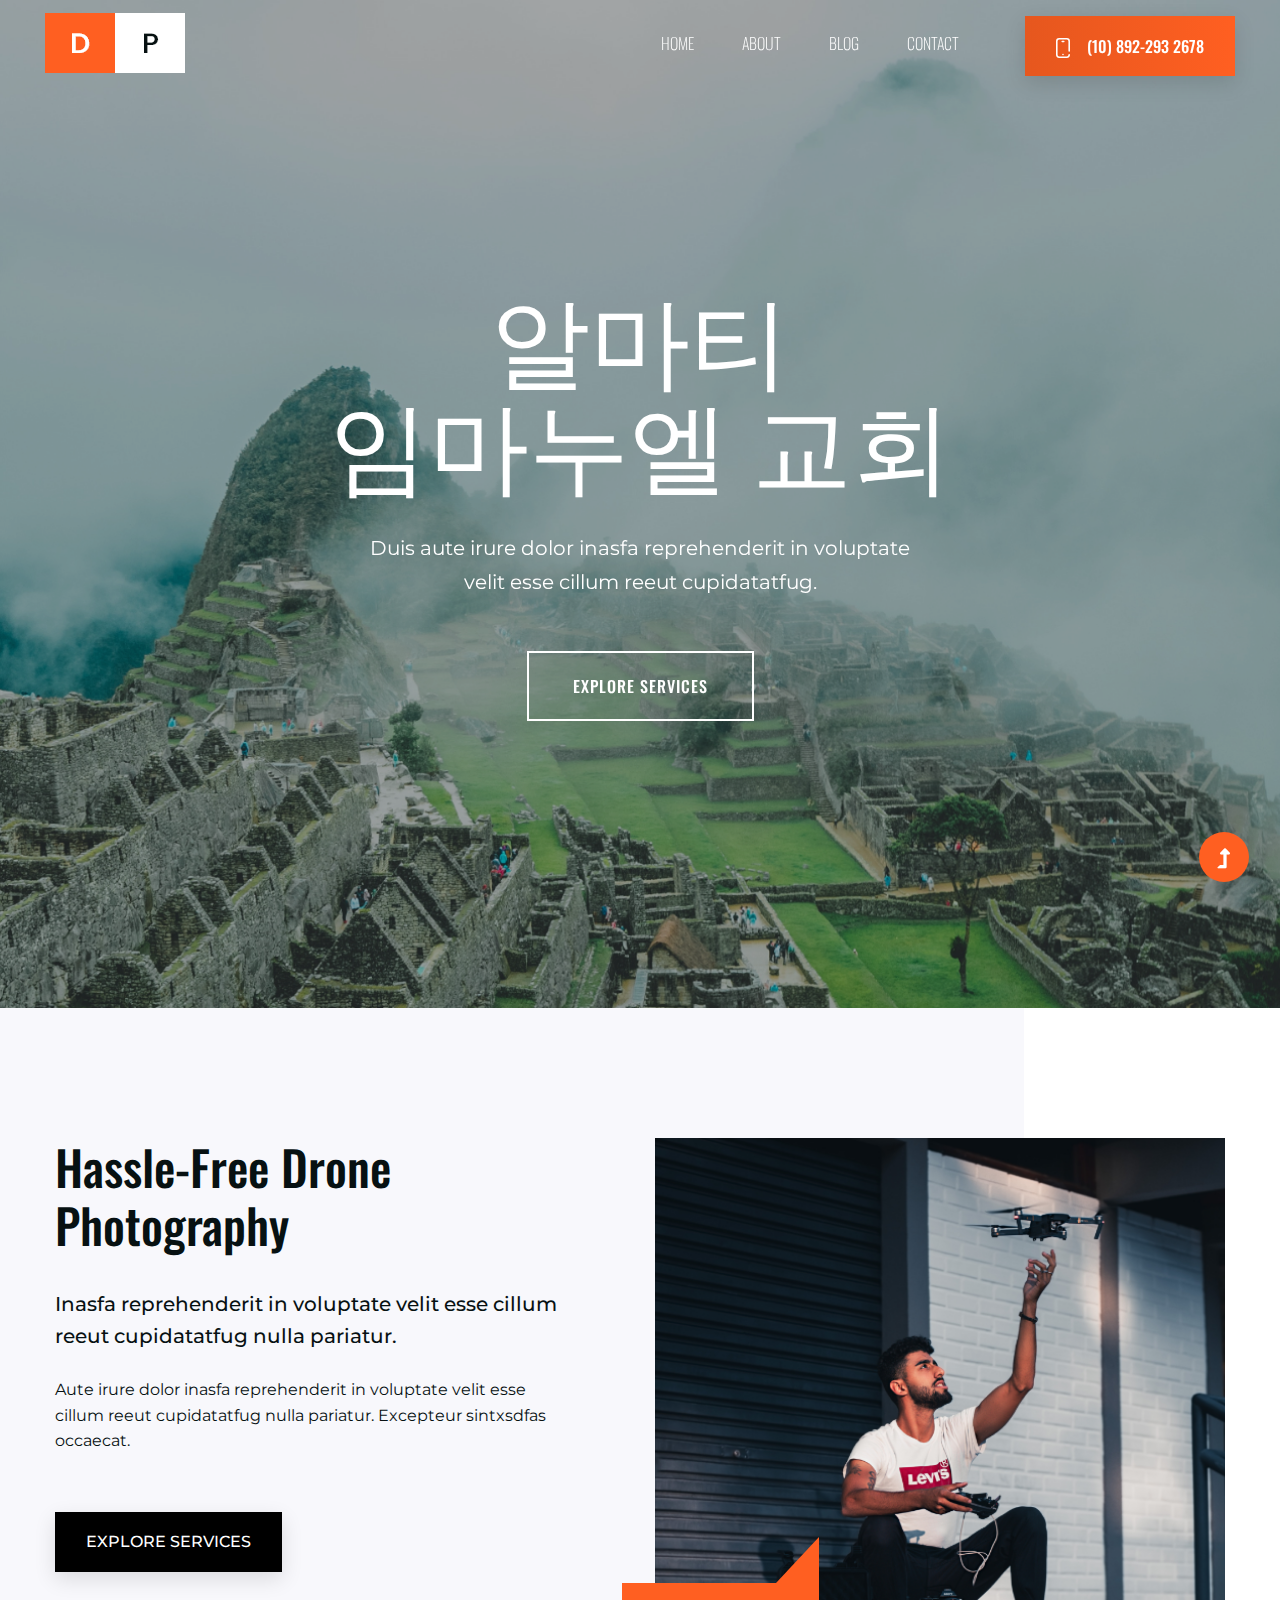
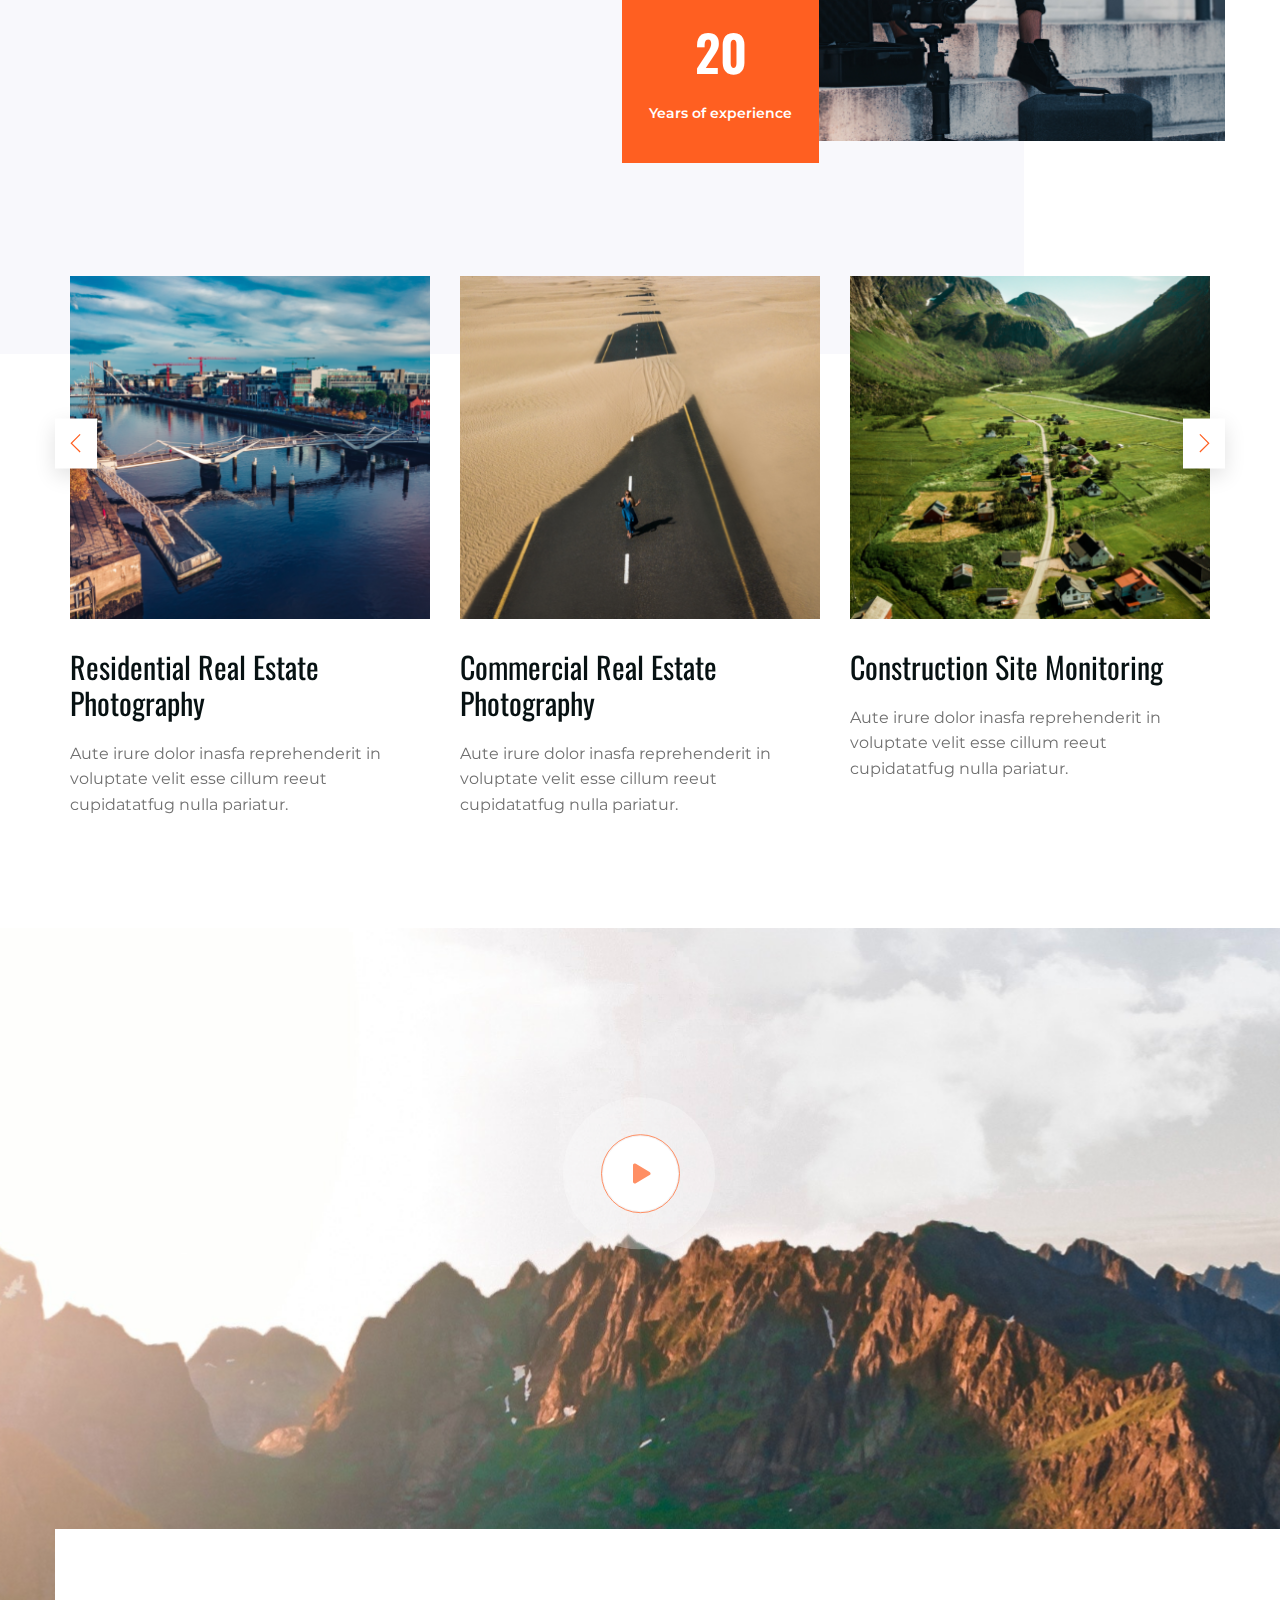
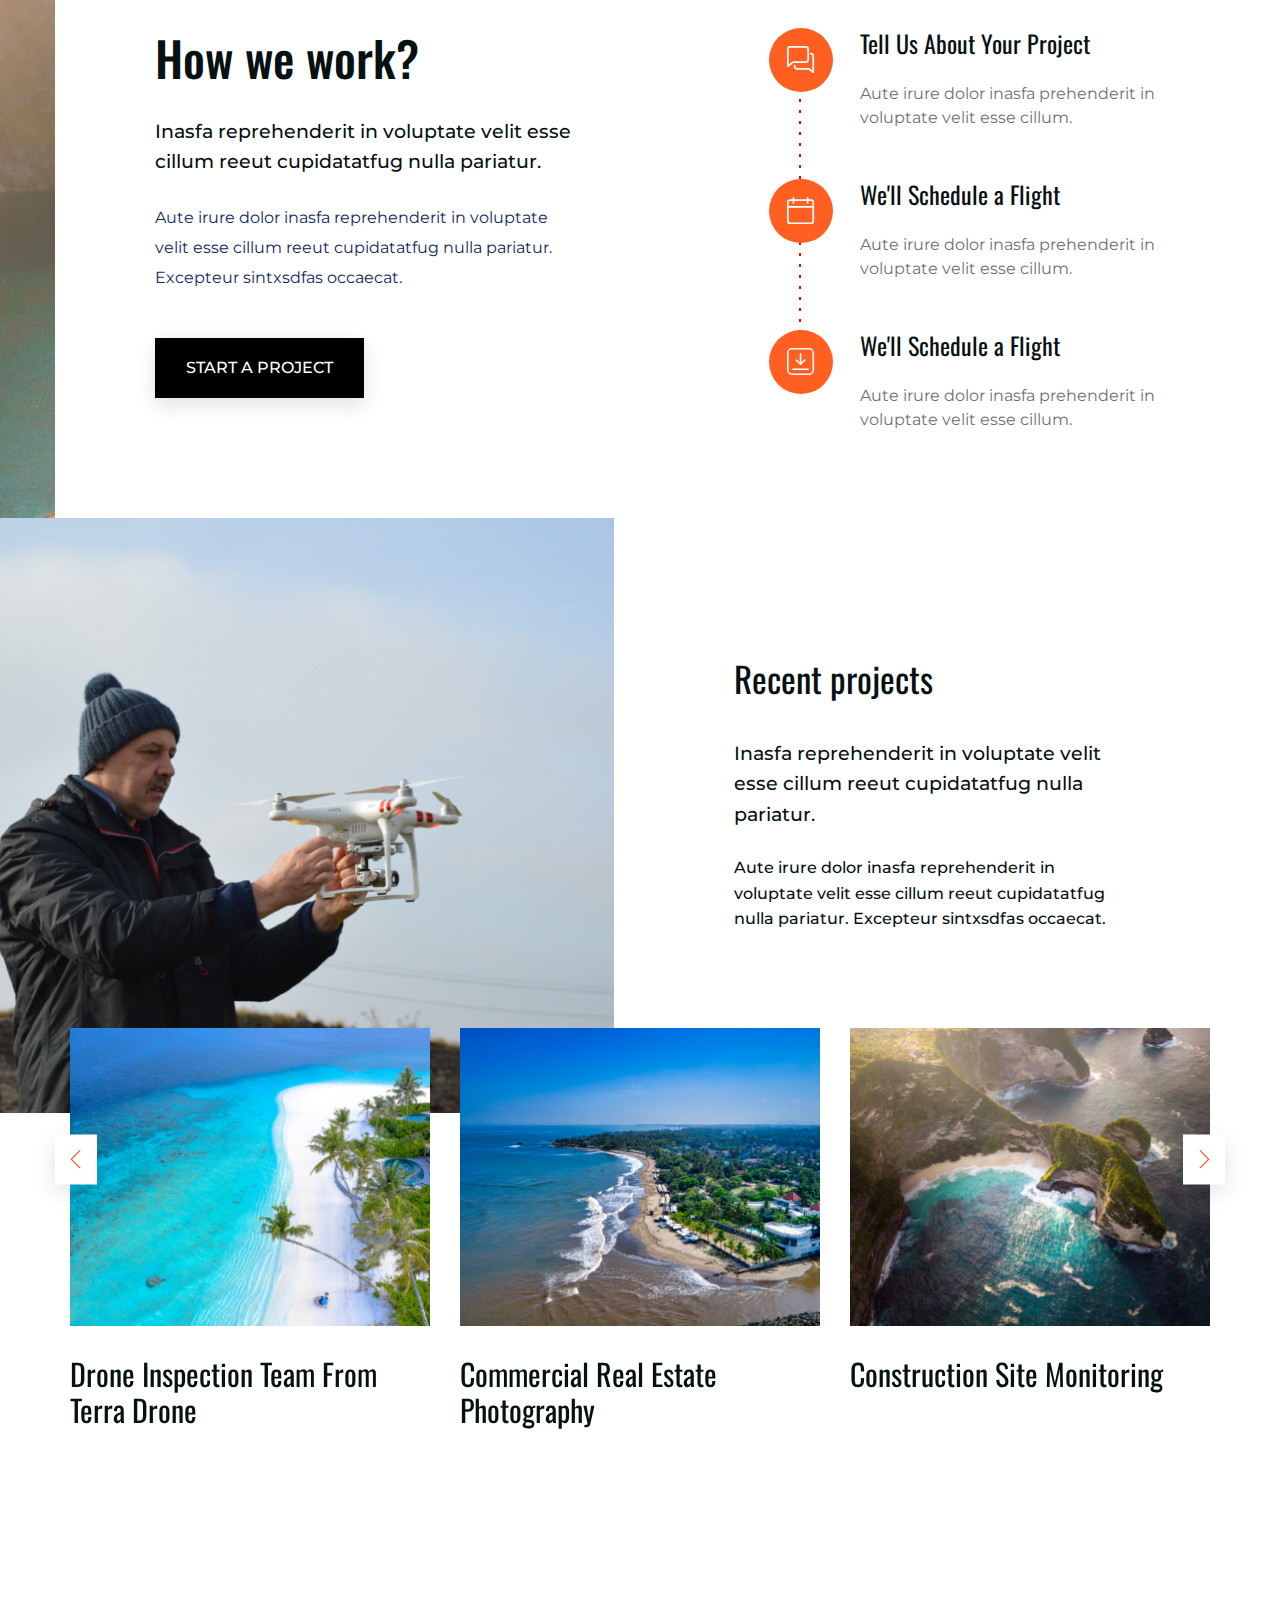
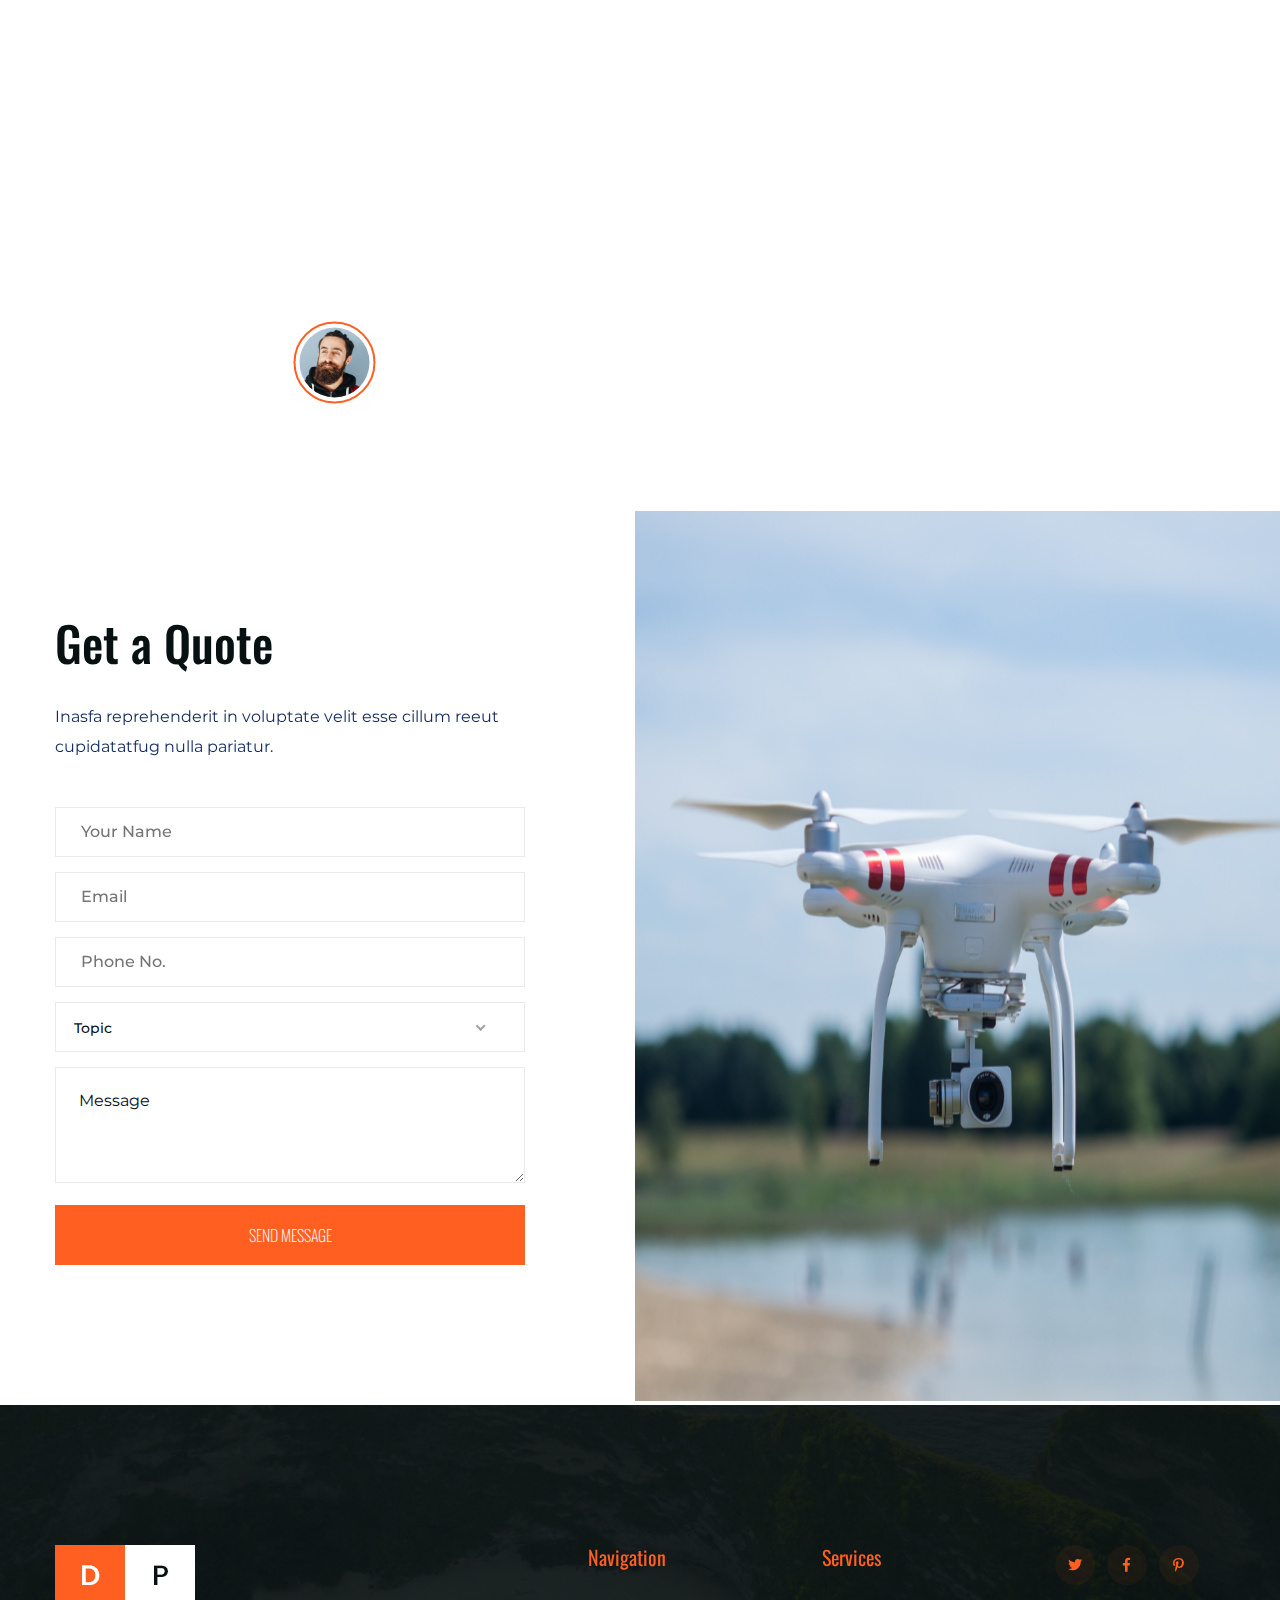
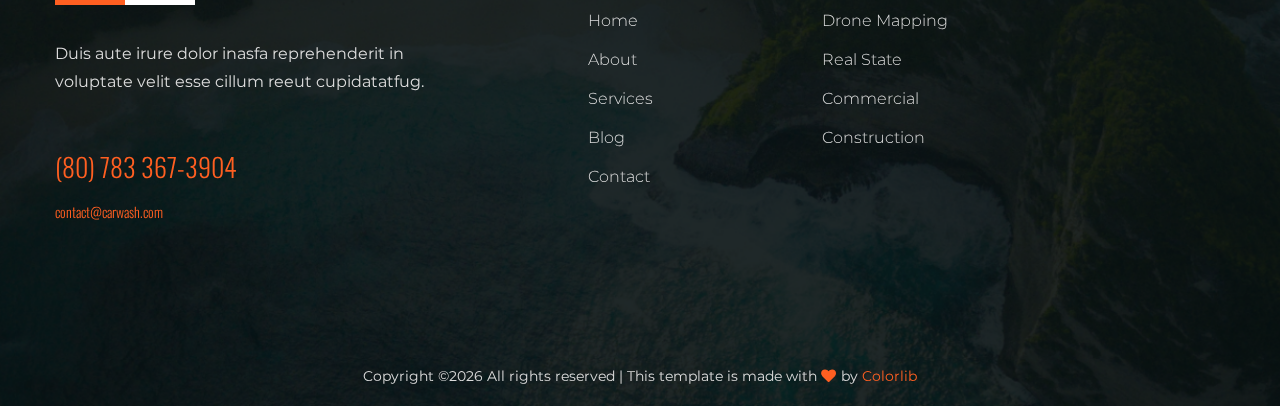
==== src/main/resources/static/index.html @ 74982841 "template add" ====
<!doctype html>
<html class="no-js" lang="zxx">
<head>
    <meta charset="utf-8">
    <meta http-equiv="x-ua-compatible" content="ie=edge">
    <title>Drone Photography</title>
    <meta name="description" content="">
    <meta name="viewport" content="width=device-width, initial-scale=1">
    <link rel="manifest" href="site.webmanifest">
    <link rel="shortcut icon" type="image/x-icon" href="img/favicon.ico">

    <!-- CSS here -->
    <link rel="stylesheet" href="css/bootstrap.min.css">
    <link rel="stylesheet" href="css/owl.carousel.min.css">
    <link rel="stylesheet" href="css/slicknav.css">
    <link rel="stylesheet" href="css/flaticon.css">
    <link rel="stylesheet" href="css/progressbar_barfiller.css">
    <link rel="stylesheet" href="css/gijgo.css">
    <link rel="stylesheet" href="css/animate.min.css">
    <link rel="stylesheet" href="css/animated-headline.css">
    <link rel="stylesheet" href="css/magnific-popup.css">
    <link rel="stylesheet" href="css/fontawesome-all.min.css">
    <link rel="stylesheet" href="css/themify-icons.css">
    <link rel="stylesheet" href="css/slick.css">
    <link rel="stylesheet" href="css/nice-select.css">
    <link rel="stylesheet" href="css/style.css">
</head>

<body>
    <!-- ? Preloader Start -->
    <div id="preloader-active">
        <div class="preloader d-flex align-items-center justify-content-center">
            <div class="preloader-inner position-relative">
                <div class="preloader-circle"></div>
                <div class="preloader-img pere-text">
                    <img src="img/logo/loder.png" alt="">
                </div>
            </div>
        </div>
    </div>
    <!-- Preloader Start -->
    <header>
        <!-- Header Start -->
        <div class="header-area header-transparent">
            <div class="main-header ">
                <div class="header-bottom  header-sticky">
                    <div class="container-fluid">
                        <div class="row align-items-center">
                            <!-- Logo -->
                            <div class="col-xl-2 col-lg-2">
                                <div class="logo">
                                    <a href="index.html"><img src="img/logo/logo.png" alt=""></a>
                                </div>
                            </div>
                            <div class="col-xl-10 col-lg-10">
                                <div class="menu-wrapper  d-flex align-items-center justify-content-end">
                                    <!-- Main-menu -->
                                    <div class="main-menu d-none d-lg-block">
                                        <nav>
                                            <ul id="navigation">
                                                <li><a href="index.html">Home</a></li>
                                                <li><a href="about.html">About</a></li>
                                                <li><a href="#">Blog</a>
                                                    <ul class="submenu">
                                                        <li><a href="blog.html">Blog</a></li>
                                                        <li><a href="blog_details.html">Blog Details</a></li>
                                                        <li><a href="elements.html">Element</a></li>
                                                    </ul>
                                                </li>
                                                <li><a href="contact.html">Contact</a></li>
                                                <!-- Header btn -->
                                                <li>
                                                    <div class="header-right-btn ml-40">
                                                        <a href="#" class="btn"><img src="img/icon/smartphone.svg" alt="">(10) 892-293 2678</a>
                                                    </div>
                                                </li>
                                            </ul>
                                        </nav>
                                    </div>
                                </div>
                            </div> 
                            <!-- Mobile Menu -->
                            <div class="col-12">
                                <div class="mobile_menu d-block d-lg-none"></div>
                            </div>
                        </div>
                    </div>
                </div>
            </div>
        </div>
        <!-- Header End -->
    </header>
    <main>
        <!--? slider Area Start-->
        <section class="slider-area ">
            <div class="slider-active">
                <!-- Single Slider -->
                <div class="single-slider slider-bg1 hero-overly slider-height d-flex align-items-center">
                    <div class="container">
                        <div class="row justify-content-center">
                            <div class="col-xl-8 col-lg-9 col-md-12">
                                <div class="hero__caption text-center">
                                    <h1 data-animation="bounceIn" data-delay="0.2s">알마티 <br> 임마누엘 교회</h1>
                                    <p data-animation="fadeInUp" data-delay="0.4s">Duis aute irure dolor inasfa reprehenderit in voluptate 
                                    velit esse cillum reeut cupidatatfug.</p>
                                    <a href="#" class="hero-btn" data-animation="fadeInUp" data-delay="0.7s">Explore services</a>
                                </div>
                            </div>
                        </div>
                    </div>          
                </div>
                <!-- Single Slider -->
                <div class="single-slider slider-bg1 hero-overly slider-height d-flex align-items-center">
                    <div class="container">
                        <div class="row justify-content-center">
                            <div class="col-xl-8 col-lg-9 col-md-12">
                                <div class="hero__caption text-center">
                                    <h1 data-animation="bounceIn" data-delay="0.2s">Drone Photography<br> & Videography</h1>
                                    <p data-animation="fadeInUp" data-delay="0.4s">Duis aute irure dolor inasfa reprehenderit in voluptate 
                                    velit esse cillum reeut cupidatatfug.</p>
                                    <a href="#" class="hero-btn" data-animation="fadeInUp" data-delay="0.7s">Explore services</a>
                                </div>
                            </div>
                        </div>
                    </div>          
                </div>
            </div>
        </section>
        <!-- slider Area End-->
        <!--? About 1 Start-->
        <section class="about-low-area section-padding30">
            <div class="container">
                <div class="row justify-content-between">
                    <div class="col-xl-6 col-lg-6 col-md-10">
                        <div class="about-caption mb-50">
                            <!-- Section Tittle -->
                            <div class="section-tittle mb-35">
                                <h2>Hassle-Free Drone<br> Photography</h2>
                            </div>
                            <p class="about-cap-top">Inasfa reprehenderit in voluptate velit esse 
                            cillum reeut cupidatatfug nulla pariatur.</p>
                            <p>Aute irure dolor inasfa reprehenderit in voluptate velit esse 
                                cillum reeut cupidatatfug nulla pariatur. Excepteur sintxsdfas 
                            occaecat.</p>
                            <a href="#" class="btn black-btn">Explore services</a>
                        </div>
                    </div>
                    <div class="offset-xl-0 col-xl-6 offset-lg-0 col-lg-6 col-md-9 offset-md-1 offset-sm-1">
                        <div class="about-right-cap">
                            <div class="about-right-img">
                                <img src="img/gallery/about1.png" alt="">
                            </div>
                            <div class="img-cap">
                                <span>20</span>
                                <p>Years of experience</p>
                            </div>
                        </div>
                    </div>
                </div>
            </div>
        </section>
        <!-- About  End-->
        <!--? services area start -->
        <section class="services-section pb-padding fix">
            <div class="container">
                <div class="custom-row">
                    <div class="services-active">
                     <div class="col-lg-4">
                        <div class="single-cat">
                            <div class="cat-icon">
                                <img src="img/gallery/services1.png" alt="">
                            </div>
                            <div class="cat-cap">
                                <h5><a href="services.html">Residential Real Estate Photography</a></h5>
                                <p>Aute irure dolor inasfa reprehenderit in voluptate velit esse cillum reeut cupidatatfug nulla pariatur.</p>
                            </div>
                        </div>
                    </div>
                    <div class="col-lg-4">
                        <div class="single-cat">
                            <div class="cat-icon">
                                <img src="img/gallery/services2.png" alt="">
                            </div>
                            <div class="cat-cap">
                                <h5><a href="services.html">Commercial Real Estate Photography</a></h5>
                                <p>Aute irure dolor inasfa reprehenderit in voluptate velit esse cillum reeut cupidatatfug nulla pariatur.</p>
                            </div>
                        </div>
                    </div>
                    <div class="col-lg-4">
                        <div class="single-cat">
                            <div class="cat-icon">
                                <img src="img/gallery/services3.png" alt="">
                            </div>
                            <div class="cat-cap">
                                <h5><a href="services.html">Construction Site Monitoring</a></h5>
                                <p>Aute irure dolor inasfa reprehenderit in voluptate velit esse cillum reeut cupidatatfug nulla pariatur.</p>
                            </div>
                        </div>
                    </div>
                    <div class="col-lg-4">
                        <div class="single-cat">
                            <div class="cat-icon">
                                <img src="img/gallery/services2.png" alt="">
                            </div>
                            <div class="cat-cap">
                                <h5><a href="services.html">Commercial Real Estate Photography</a></h5>
                                <p>Aute irure dolor inasfa reprehenderit in voluptate velit esse cillum reeut cupidatatfug nulla pariatur.</p>
                            </div>
                        </div>
                    </div>
                </div>
            </div>
        </div>
    </section>
    <!-- Services End -->
    <!--? video_start -->
    <div class="video-area section-bg2 d-flex align-items-end fix"  data-background="img/gallery/video-bg.png">
        <!-- Video icon -->
        <div class="video-icon" >
            <a class="popup-video btn-icon" href="https://www.youtube.com/watch?v=up68UAfH0d0"><i class="fas fa-play"></i></a>
        </div>
        <div class="container">
            <div class="video-contents">
                <div class="row justify-content-between">
                    <div class="col-xl-5 col-lg-5 col-md-10">
                        <div class="section-tittle  mb-90">
                            <h2>How we work?</h2>
                            <p class="tittle-pera1">Inasfa reprehenderit in voluptate velit esse  cillum reeut cupidatatfug nulla pariatur.</p>
                            <p>Aute irure dolor inasfa reprehenderit in voluptate velit esse cillum reeut cupidatatfug nulla pariatur. Excepteur sintxsdfas occaecat.</p>
                            <a href="#" class="btn black-btn">Start a Project</a>
                        </div>
                    </div>
                    <div class="col-xl-5 col-lg-6 col-md-8">
                        <div class="edu-details">
                            <!-- single-item -->
                            <div class="single-items mb-50">
                                <span>Tell Us About Your Project</span>
                                <p>Aute irure dolor inasfa prehenderit  in voluptate velit esse cillum.</p>
                            </div>
                            <!-- single-item -->
                            <div class="single-items single-items2 mb-50">
                                <span>We'll Schedule a Flight</span>
                                <p>Aute irure dolor inasfa prehenderit in voluptate velit esse cillum.</p>
                            </div>
                            <!-- single-item -->
                            <div class="single-items single-items3 mb-50">
                                <span>We'll Schedule a Flight</span>
                                <p>Aute irure dolor inasfa prehenderit in voluptate velit esse cillum.</p>
                            </div>
                        </div>
                    </div>
                </div>
            </div>
        </div>
    </div>
    <!-- video_end -->
    <!--? Visit Our Tailor Start -->
    <div class="visit-tailor-area fix">
        <!--Right Contents  -->
        <div class="tailor-offers"></div>
        <!-- left Contents -->
        <div class="tailor-details">
            <h2>Recent projects</h2>
            <p>Inasfa reprehenderit in voluptate velit esse 
            cillum reeut cupidatatfug nulla pariatur.</p>
            <p class="pera-bottom">Aute irure dolor inasfa reprehenderit in voluptate velit esse cillum reeut cupidatatfug nulla pariatur. Excepteur sintxsdfas occaecat.</p>
        </div>
    </div>
    <!-- Visit Our Tailor End -->
    <!--? services area start -->
    <section class="services-section services-section2 pb-padding  fix">
        <div class="container">
            <div class="custom-row">
                <div class="services-active">
                 <div class="col-lg-4">
                    <div class="single-cat">
                        <div class="cat-icon">
                            <img src="img/gallery/services4.png" alt="">
                        </div>
                        <div class="cat-cap">
                            <h5><a href="services.html">Drone Inspection team from Terra Drone</a></h5>
                        </div>
                    </div>
                </div>
                <div class="col-lg-4">
                    <div class="single-cat">
                        <div class="cat-icon">
                            <img src="img/gallery/services5.png" alt="">
                        </div>
                        <div class="cat-cap">
                            <h5><a href="services.html">Commercial Real Estate Photography</a></h5>
                        </div>
                    </div>
                </div>
                <div class="col-lg-4">
                    <div class="single-cat">
                        <div class="cat-icon">
                            <img src="img/gallery/services6.png" alt="">
                        </div>
                        <div class="cat-cap">
                            <h5><a href="services.html">Construction Site Monitoring</a></h5>
                        </div>
                    </div>
                </div>
                <div class="col-lg-4">
                    <div class="single-cat">
                        <div class="cat-icon">
                            <img src="img/gallery/services5.png" alt="">
                        </div>
                        <div class="cat-cap">
                            <h5><a href="services.html">Commercial Real Estate Photography</a></h5>
                        </div>
                    </div>
                </div>
            </div>
        </div>
    </div>
</section>
<!-- Services End -->
<!--? Testimonial Area Start -->
<section class="testimonial-area testimonial-padding fix section-bg" data-background="img/gallery/section_bg03.png">
    <div class="container">
        <div class="row align-items-center justify-content-center">
            <div class=" col-lg-9">
                <div class="about-caption">
                    <!-- Testimonial Start -->
                    <div class="h1-testimonial-active dot-style">
                        <!-- Single Testimonial -->
                        <div class="single-testimonial position-relative">
                            <div class="testimonial-caption">
                                <img src="img/icon/quotes-sign.png" alt="" class="quotes-sign">
                                <p>"The automated process starts as soon as your clothe go into the machine. This site outcome is gleaming clothe. Placeholder text commonly used. In publishing and graphic.</p>
                            </div>
                            <!-- founder -->
                            <div class="testimonial-founder d-flex align-items-center">
                                <div class="founder-img">
                                    <img src="img/icon/testimonial.png" alt="">
                                </div>
                                <div class="founder-text">
                                    <span>Robart Brown</span>
                                    <p>Creative designer at Colorlib</p>
                                </div>
                            </div>
                        </div>
                        <!-- Single Testimonial -->
                        <div class="single-testimonial position-relative">
                            <div class="testimonial-caption">
                                <img src="img/icon/quotes-sign.png" alt="" class="quotes-sign">
                                <p>"The automated process starts as soon as your clothe go into the machine. This site outcome is gleaming clothe. Placeholder text commonly used. In publishing and graphic.</p>
                            </div>
                            <!-- founder -->
                            <div class="testimonial-founder d-flex align-items-center">
                                <div class="founder-img">
                                    <img src="img/icon/testimonial.png" alt="">
                                </div>
                                <div class="founder-text">
                                    <span>Robart Brown</span>
                                    <p>Creative designer at Colorlib</p>
                                </div>
                            </div>
                        </div>
                    </div>
                    <!-- Testimonial End -->
                </div>
            </div>
        </div>
    </div>
</section>
<!--? Testimonial Area End -->
<div class="contact-form">
    <div class="container">
        <div class="row">
            <div class="col-lg-5">
                <div class="form-wrapper">
                    <div class="row ">
                        <div class="col-xl-12 col-lg-11 col-md-8 col-lg-7 col-sm-9">
                            <div class="section-tittle mb-30">
                                <h2>Get a Quote</h2>
                                <p>Inasfa reprehenderit in voluptate velit esse cillum reeut cupidatatfug nulla pariatur.</p>
                            </div>
                        </div>
                    </div>
                    <form id="contact-form" action="#" method="POST">
                        <div class="row">
                            <div class="col-lg-12 col-md-6">
                                <div class="form-box user-icon mb-15">
                                    <input type="text" name="name" placeholder="Your Name">
                                </div>
                            </div>
                            <div class="col-lg-12 col-md-6">
                                <div class="form-box email-icon mb-15">
                                    <input type="text" name="email" placeholder="Email">
                                </div>
                            </div>
                            <div class="col-lg-12 col-md-6">
                                <div class="form-box email-icon mb-15">
                                    <input type="text" name="email" placeholder="Phone no.">
                                </div>
                            </div>
                            <div class="col-lg-12 col-md-6 mb-15">
                                <div class="select-itms">
                                    <select name="select" id="select2">
                                        <option value="">Topic</option>
                                        <option value="">Topic one</option>
                                        <option value="">Topic Two</option>
                                        <option value="">Topic Three</option>
                                    </select>
                                </div>
                            </div>
                            <div class="col-lg-12">
                                <div class="form-box message-icon mb-15">
                                    <textarea name="message" id="message" placeholder="Message"></textarea>
                                </div>
                                <div class="submit-info">
                                    <button class="submit-btn2" type="submit">Send Message</button>
                                </div>
                            </div>
                        </div>
                    </form> 
                </div>
            </div>
        </div>
    </div>
    <div class="contact-img">
        <img src="img/gallery/contact-img.png" alt="">
    </div>
</div>
</main>
<footer>
    <div class="footer-wrapper section-bg2"  data-background="img/gallery/footer-bg.png">
        <!-- Footer Start-->
        <div class="footer-area footer-padding">
            <div class="container">
                <div class="row justify-content-between">
                    <div class="col-xl-4 col-lg-4 col-md-5 col-sm-7">
                        <div class="single-footer-caption mb-50">
                            <div class="single-footer-caption mb-30">
                                <!-- logo -->
                                <div class="footer-logo mb-35">
                                    <a href="index.html"><img src="img/logo/logo2_footer.png" alt=""></a>
                                </div>
                                <div class="footer-tittle">
                                    <div class="footer-pera">
                                        <p>Duis aute irure dolor inasfa reprehenderit in voluptate velit esse cillum reeut cupidatatfug.</p>
                                    </div>
                                    <ul class="mb-40">
                                        <li class="number"><a href="#">(80) 783 367-3904</a></li>
                                        <li class="number2"><a href="#">contact@carwash.com</a></li>
                                    </ul>
                                </div>
                            </div>
                        </div>
                    </div>
                    <div class="offset-xl-1 col-xl-2 col-lg-2 col-md-4 col-sm-6">
                        <div class="single-footer-caption mb-50">
                            <div class="footer-tittle">
                                <h4>Navigation</h4>
                                <ul>
                                    <li><a href="#">Home</a></li>
                                    <li><a href="#">About</a></li>
                                    <li><a href="#">Services</a></li>
                                    <li><a href="#">Blog</a></li>
                                    <li><a href="#">Contact</a></li>
                                </ul>
                            </div>
                        </div>
                    </div>
                    <div class="col-xl-2 col-lg-2 col-md-4 col-sm-6">
                        <div class="single-footer-caption mb-50">
                            <div class="footer-tittle">
                                <h4>Services</h4>
                                <ul>
                                    <li><a href="#">Drone Mapping</a></li>
                                    <li><a href="#"> Real State</a></li>
                                    <li><a href="#">Commercial</a></li>
                                    <li><a href="#">Construction</a></li>
                                </ul>
                            </div>
                        </div>
                    </div>
                    <div class="col-xl-2 col-lg-3 col-md-4 col-sm-6">
                        <div class="single-footer-caption mb-50">
                            <!-- social -->
                            <div class="footer-social">
                                <a href="#"><i class="fab fa-twitter"></i></a>
                                <a href="https://bit.ly/sai4ull"><i class="fab fa-facebook-f"></i></a>
                                <a href="#"><i class="fab fa-pinterest-p"></i></a>
                            </div>
                        </div>
                    </div>
                </div>
            </div>
        </div>
        <!-- footer-bottom area -->
        <div class="footer-bottom-area">
            <div class="container">
                <div class="footer-border">
                    <div class="row">
                        <div class="col-xl-12 ">
                            <div class="footer-copy-right text-center">
                                <p><!-- Link back to Colorlib can't be removed. Template is licensed under CC BY 3.0. -->
                                  Copyright &copy;<script>document.write(new Date().getFullYear());</script> All rights reserved | This template is made with <i class="fa fa-heart" aria-hidden="true"></i> by <a href="https://colorlib.com" target="_blank">Colorlib</a>
                                  <!-- Link back to Colorlib can't be removed. Template is licensed under CC BY 3.0. --></p>
                              </div>
                          </div>
                      </div>
                  </div>
              </div>
          </div>
          <!-- Footer End-->
      </div>
  </footer>
  <!-- Scroll Up -->
  <div id="back-top" >
    <a title="Go to Top" href="#"> <i class="fas fa-level-up-alt"></i></a>
</div>

<!-- JS here -->

<script src="./js/vendor/modernizr-3.5.0.min.js"></script>
<!-- Jquery, Popper, Bootstrap -->
<script src="./js/vendor/jquery-1.12.4.min.js"></script>
<script src="./js/popper.min.js"></script>
<script src="./js/bootstrap.min.js"></script>
<!-- Jquery Mobile Menu -->
<script src="./js/jquery.slicknav.min.js"></script>

<!-- Jquery Slick , Owl-Carousel Plugins -->
<script src="./js/owl.carousel.min.js"></script>
<script src="./js/slick.min.js"></script>
<!-- One Page, Animated-HeadLin -->
<script src="./js/wow.min.js"></script>
<script src="./js/animated.headline.js"></script>
<script src="./js/jquery.magnific-popup.js"></script>

<!-- Date Picker -->
<script src="./js/gijgo.min.js"></script>
<!-- Nice-select, sticky -->
<script src="./js/jquery.nice-select.min.js"></script>
<script src="./js/jquery.sticky.js"></script>
<!-- Progress -->
<script src="./js/jquery.barfiller.js"></script>

<!-- counter , waypoint,Hover Direction -->
<script src="./js/jquery.counterup.min.js"></script>
<script src="./js/waypoints.min.js"></script>
<script src="./js/jquery.countdown.min.js"></script>
<script src="./js/hover-direction-snake.min.js"></script>

<!-- contact js -->
<script src="./js/contact.js"></script>
<script src="./js/jquery.form.js"></script>
<script src="./js/jquery.validate.min.js"></script>
<script src="./js/mail-script.js"></script>
<script src="./js/jquery.ajaxchimp.min.js"></script>

<!-- Jquery Plugins, main Jquery -->	
<script src="./js/plugins.js"></script>
<script src="./js/main.js"></script>

</body>
</html>
---- src/main/resources/static/css/flaticon.css ----
/*
  	Flaticon icon font: Flaticon
  	Creation date: 02/06/2020 05:24
  	*/

@font-face {
  font-family: "Flaticon";
  src: url("../fonts/Flaticon.eot");
  src: url("../fonts/Flaticon.eot?#iefix") format("embedded-opentype"),
       url("../fonts/Flaticon.woff2") format("woff2"),
       url("../fonts/Flaticon.woff") format("woff"),
       url("../fonts/Flaticon.ttf") format("truetype"),
       url("../fonts/Flaticon.svg#Flaticon") format("svg");
  font-weight: normal;
  font-style: normal;
}

@media screen and (-webkit-min-device-pixel-ratio:0) {
  @font-face {
    font-family: "Flaticon";
    src: url("../fonts/Flaticon.svg#Flaticon") format("svg");
  }
}

[class^="flaticon-"]:before, [class*=" flaticon-"]:before,
[class^="flaticon-"]:after, [class*=" flaticon-"]:after {   
  font-family: Flaticon;
font-style: normal;
}

.flaticon-null:before { content: "\f100"; }
.flaticon-null-1:before { content: "\f101"; }
.flaticon-gear:before { content: "\f102"; }
.flaticon-think:before { content: "\f103"; }
---- src/main/resources/static/css/progressbar_barfiller.css ----
/* Custom Code skills */
.single-skill{
  display: flex;
}

.single-skill span {
	color: #79838b;
	font-size: 13px;
	font-weight: 300;
	letter-spacing: 0;
	margin-bottom: 14px;
	display: block;
}
.single-skill .bar-progress {
	width: 100%;
}
.single-skill .bar-title {
  width: 20%;
  margin-bottom: 19px;
}

.skills-content {
  padding-top: 200px;
  padding-left: 70px;
}

.skills-shape-bg {
  height: 651px;
  width: 868px;
  position: absolute;
  content: "";
  border: 2px solid #4d4d4d;
  left: 40%;
  top: 255px;
}

.skills-shape-bg::before {
  position: absolute;
  content: "";
  height: 465px;
  width: 300px;
  border: 2px solid #4d4d4d;
  left: -35%;
  top: 50%;
  transform: translateY(-50%);
  border-right: 0;
}



/* Default */
.barfiller {
	width: 100%;
	height: 10px;
	background: #f6f9fc;
  position: relative;
  border-radius: 5px;
}

.barfiller .fill {
  display: block;
  position: relative;
  width: 0px;
  height: 100%;
  background: #333;
  z-index: 1;
  border-radius: 5px;
}

.barfiller .tipWrap { display: none; }

.barfiller .tip {
  margin-top: -28px;
  padding: 2px 4px;
  font-size: 16px;
  color: #09cc7f;
  left: 0px;
  position: absolute;
  z-index: 2;
  background: transparent;
  font-weight: 800;
}

.barfiller .tip:after {
  border: solid;
  border-color: rgba(0,0,0,.8) transparent;
  border-width: 6px 6px 0 6px;
  content: "";
  display: block;
  position: absolute;
  left: 9px;
  top: 100%;
  z-index: 9;
  display: none;
  
}
---- src/main/resources/static/css/gijgo.css ----
.gj-button {
    background-color: #f5f5f5;
    border: 1px solid #ddd;
    color: #000;
    border-radius: 3px;
    padding: 6px 10px;
    cursor: pointer;
}

.gj-unselectable {
    -webkit-touch-callout: none;
    -webkit-user-select: none;
    -khtml-user-select: none;
    -moz-user-select: none;
    -ms-user-select: none;
    user-select: none;
}

.gj-row {
    display: -webkit-box;
    display: -ms-flexbox;
    display: flex;
    -ms-flex-wrap: wrap;
    flex-wrap: wrap;
}

.gj-margin-left-5 {
    margin-left: 5px;
}

.gj-margin-left-10 {
    margin-left: 10px;
}

.gj-width-full {
    width: 100%;
}

.gj-cursor-pointer {
    cursor: pointer;
}

.gj-text-align-center {
    text-align: center;
}

.gj-font-size-16 {
    font-size: 16px;
}

.gj-hidden {
    display: none;
}

/** Material Design */
.gj-button-md {
    background: 0 0;
    border: none;
    border-radius: 2px;
    color: rgba(0, 0, 0, 0.87);
    position: relative;
    height: 36px;
    margin: 0;
    min-width: 64px;
    padding: 0 16px;
    display: inline-block;
    font-family: "Roboto","Helvetica","Arial",sans-serif;
    font-size: 1rem;
    font-weight: 500;
    text-transform: uppercase;
    letter-spacing: 0;
    overflow: hidden;
    will-change: box-shadow;
    transition: box-shadow .2s cubic-bezier(.4,0,1,1),background-color .2s cubic-bezier(.4,0,.2,1),color .2s cubic-bezier(.4,0,.2,1);
    outline: none;
    cursor: pointer;
    text-decoration: none;
    text-align: center;
    line-height: 36px;
    vertical-align: middle;
    overflow: hidden;
    -webkit-user-select: none;
    -moz-user-select: none;
    -ms-user-select: none;
    user-select: none;
}

.gj-button-md:hover {
    background-color: rgba(158,158,158,.2);
}

.gj-button-md:disabled {
    color: rgba(0,0,0,.26);
    background: 0 0;
}

.gj-button-md .material-icons,
.gj-button-md .gj-icon {
    vertical-align: middle;
    /*font-size: 1.3rem;
    margin-right: 4px;*/
}

.gj-button-md.gj-button-md-icon {
    width: 24px;
    height: 31px;
    min-width: 24px;
    padding: 0px;
    display: table;
}

.gj-button-md.gj-button-md-icon .material-icons,
.gj-button-md.gj-button-md-icon .gj-icon {
    display: table-cell;
    margin-right: 0px;
    width: 24px;
    height: 24px;
}

.gj-button-md.active {
    background-color: rgba(158,158,158,.4);
}

.gj-button-md-group {
    position: relative;
    display: inline-block;
    vertical-align: middle;
}
.gj-textbox-md {
	/* border: none; */
	/* border-bottom: 1px solid rgba(0,0,0,.42); */
	display: block;
	font-family: "Helvetica","Arial",sans-serif;
	font-size: 16px;
	line-height: 16px;
	/* padding: 4px 0px; */
	margin: 0;
	/* width: 100%; */
	background: 0 0;
	/* text-align: ; */
	color: rgba(0,0,0,.87);
	padding-left: 44px;
	border: 1px solid #dca73a;
	/* padding: 15px 15px; */
	/* text-align: center; */
	width: 177px;
	height: 55px;
	border-radius: 5px;
}
.gj-textbox-md:focus,
.gj-textbox-md:active {
    /* border-bottom: 2px solid rgba(0,0,0,.42); */
    outline: none;
}

.gj-textbox-md::placeholder {
    color: #8e8e8e;
}

.gj-textbox-md:-ms-input-placeholder {
    color: #8e8e8e;
}

.gj-textbox-md::-ms-input-placeholder {
    color: #8e8e8e;
}

.gj-md-spacer-24 {
    min-width: 24px;
    width: 24px;
    display: inline-block;
}

.gj-md-spacer-32 {
    min-width: 32px;
    width: 32px;
    display: inline-block;
}

.gj-modal {
    position: fixed;
    top: 0;
    right: 0;
    bottom: 0;
    left: 0;
    z-index: 1203;
    display: none;
    overflow: hidden;
    -webkit-overflow-scrolling: touch;
    outline: 0;
    background-color: rgba(0, 0, 0, 0.54118);
    transition: 200ms ease opacity;
    will-change: opacity;
}

/* List */
ul.gj-list li [data-role="wrapper"] {
    display: table;
    width: 100%;
}

ul.gj-list li [data-role="checkbox"] {
    display: table-cell;
    vertical-align:middle;
    text-align:center;
}

ul.gj-list li [data-role="image"] {
    display: table-cell;
    vertical-align:middle;
    text-align:center;
}

ul.gj-list li [data-role="display"] {
    display: table-cell;
    vertical-align:middle;
    cursor: pointer;
}

ul.gj-list li [data-role="display"]:empty:before {
  content: "\200b"; /* unicode zero width space character */
}

/* List - Bootstrap */
ul.gj-list-bootstrap {
    padding-left: 0px;
    margin-bottom: 0px;
}

ul.gj-list-bootstrap li {
    padding: 0px;
}

ul.gj-list-bootstrap li [data-role="wrapper"] {
    padding: 0px 10px;
}

ul.gj-list-bootstrap li [data-role="checkbox"] {
    width: 24px;
    padding: 3px;
}

ul.gj-list-bootstrap li [data-role="image"] {
    width: 24px;
    height: 24px;
}

ul.gj-list-bootstrap li [data-role="display"] {
    padding: 8px 0px 8px 4px;
}

.list-group-item.active ul li, .list-group-item.active:focus ul li, .list-group-item.active:hover ul li {
    text-shadow: none;
    color:initial;
}

/* List - Material Design */
ul.gj-list-md {
    padding: 0px;
    list-style: none;
    list-style-type: none;
    line-height: 24px;
    letter-spacing: 0;
    color: #616161; /* Gray 700 */
}

ul.gj-list-md li {
    display: list-item;
    list-style-type: none;
    padding: 0px;
    min-height: unset;
    box-sizing: border-box;
    align-items: center;
    cursor: default;
    overflow: hidden;

    font-family: "Roboto","Helvetica","Arial",sans-serif;
    font-size: 16px;
    font-weight: 400;
    letter-spacing: .04em;
    line-height: 1;
    
    -webkit-flex-direction: row;
    -ms-flex-direction: row;
    flex-direction: row;
    -webkit-flex-wrap: nowrap;
    -ms-flex-wrap: nowrap;
    flex-wrap: nowrap;
}

ul.gj-list-md li [data-role="checkbox"] {
    height: 24px;
    width: 24px;
}

ul.gj-list-md li [data-role="image"] {
    height: 24px;
    width: 24px;
}

ul.gj-list-md li [data-role="display"] {
    padding: 8px 0px 8px 5px;
    order: 0;
    flex-grow: 2;
    text-decoration: none;
    box-sizing: border-box;
    align-items: center;
    text-align: left;
    color: rgba(0,0,0,.87);
}

ul.gj-list-md li.disabled>[data-role="wrapper"]>[data-role="display"] {
    color: #9E9E9E; /* Gray 500 */
}

.gj-list-md-active {
    background: #e0e0e0;
    color: #3f51b5;
}


/* Picker */
.gj-picker {
    position: absolute;
    z-index: 1203;
    background-color: #fff;
}

.gj-picker .selected {
    color: #fff;
}

/* Material Design */
.gj-picker-md {
    font-family: "Roboto","Helvetica","Arial",sans-serif;
    font-size: 16px;
    font-weight: 400;
    letter-spacing: .04em;
    line-height: 1;
    color: rgba(0,0,0,.87);
    border: 1px solid #E0E0E0;
}

.gj-modal .gj-picker-md {
    border: 0px;
}

.gj-picker-md [role="header"] {
    color: rgba(255, 255, 255, 0.54);
    display: flex;
    background: #2196f3;
    align-items: baseline;
    user-select: none;
    justify-content: center;
}

.gj-picker-md [role="footer"] {
    float: right;
    padding: 10px;
}

.gj-picker-md [role="footer"] button.gj-button-md {
    color: #2196f3;
    font-weight: bold;
    font-size: 13px;
}

/* Bootstrap */
.gj-picker-bootstrap {
    border-radius: 4px;
    border: 1px solid #E0E0E0;
}

.gj-picker-bootstrap .selected {
    color: #888;
}

.gj-picker-bootstrap [role="header"] {
    background: #eee;
    color: #AAA;
}
@font-face {
    font-family: 'gijgo-material';
    src: url('../fonts/gijgo-material.eot?235541');
    src: url('../fonts/gijgo-material.eot?235541#iefix') format('embedded-opentype'), url('../fonts/gijgo-material.ttf?235541') format('truetype'), url('../fonts/gijgo-material.woff?235541') format('woff'), url('../fonts/gijgo-material.svg?235541#gijgo-material') format('svg');
    font-weight: normal;
    font-style: normal;
}

.gj-icon {
    /* use !important to prevent issues with browser extensions that change fonts */
    font-family: 'gijgo-material' !important;
    font-size: 24px;
    speak: none;
    font-style: normal;
    font-weight: normal;
    font-variant: normal;
    text-transform: none;
    line-height: 1;
    /* Enable Ligatures ================ */
    letter-spacing: 0;
    -webkit-font-feature-settings: "liga";
    -moz-font-feature-settings: "liga=1";
    -moz-font-feature-settings: "liga";
    -ms-font-feature-settings: "liga" 1;
    font-feature-settings: "liga";
    -webkit-font-variant-ligatures: discretionary-ligatures;
    font-variant-ligatures: discretionary-ligatures;
    /* Better Font Rendering =========== */
    -webkit-font-smoothing: antialiased;
    -moz-osx-font-smoothing: grayscale;
}

.gj-icon.undo:before {
    content: "\e900";
}

.gj-icon.vertical-align-top:before {
    content: "\e901";
}

.gj-icon.vertical-align-center:before {
    content: "\e902";
}

.gj-icon.vertical-align-bottom:before {
    content: "\e903";
}

.gj-icon.arrow-dropup:before {
    content: "\e904";
}

.gj-icon.clock:before {
    content: "\e905";
}

.gj-icon.refresh:before {
    content: "\e906";
}

.gj-icon.last-page:before {
    content: "\e907";
}

.gj-icon.first-page:before {
    content: "\e908";
}

.gj-icon.cancel:before {
    content: "\e909";
}

.gj-icon.clear:before {
    content: "\e90a";
}

.gj-icon.check-circle:before {
    content: "\e90b";
}

.gj-icon.delete:before {
    content: "\e90c";
}

.gj-icon.arrow-upward:before {
    content: "\e90d";
}

.gj-icon.arrow-forward:before {
    content: "\e90e";
}

.gj-icon.arrow-downward:before {
    content: "\e90f";
}

.gj-icon.arrow-back:before {
    content: "\e910";
}

.gj-icon.list-numbered:before {
    content: "\e911";
}

.gj-icon.list-bulleted:before {
    content: "\e912";
}

.gj-icon.indent-increase:before {
    content: "\e913";
}

.gj-icon.indent-decrease:before {
    content: "\e914";
}

.gj-icon.redo:before {
    content: "\e915";
}

.gj-icon.align-right:before {
    content: "\e916";
}

.gj-icon.align-left:before {
    content: "\e917";
}

.gj-icon.align-justify:before {
    content: "\e918";
}

.gj-icon.align-center:before {
    content: "\e919";
}

.gj-icon.strikethrough:before {
    content: "\e91a";
}

.gj-icon.italic:before {
    content: "\e91b";
}

.gj-icon.underlined:before {
    content: "\e91c";
}

.gj-icon.bold:before {
    content: "\e91d";
}

.gj-icon.arrow-dropdown:before {
    content: "\e91e";
}

.gj-icon.done:before {
    content: "\e91f";
}

.gj-icon.pencil:before {
    content: "\e920";
}

.gj-icon.minus:before {
    content: "\e921";
}

.gj-icon.plus:before {
    content: "\e922";
}

.gj-icon.chevron-up:before {
    content: "\e923";
}

.gj-icon.chevron-right:before {
    content: "\e924";
}

.gj-icon.chevron-down:before {
    content: "\e925";
}

.gj-icon.chevron-left:before {
    content: "\e926";
}

.gj-icon.event:before {
    content: "\e927";
}
.gj-draggable {
    cursor: move;
}
.gj-resizable-handle {
    position: absolute;
    font-size: 0.1px;
    display: block;
    -ms-touch-action: none;
    touch-action: none;
    z-index: 1203;
}

.gj-resizable-n {
    cursor: n-resize;
    height: 7px;
    width: 100%;
    top: -5px;
    left: 0;
}
.gj-resizable-e {
    cursor: e-resize;
    width: 7px;
    right: -5px;
    top: 0;
    height: 100%;
}
.gj-resizable-s {
    cursor: s-resize;
    height: 7px;
    width: 100%;
    bottom: -5px;
    left: 0;
}
.gj-resizable-w {
	cursor: w-resize;
	width: 7px;
	left: -5px;
	top: 0;
	height: 100%;
}
.gj-resizable-se {
	cursor: se-resize;
	width: 12px;
	height: 12px;
	right: 1px;
	bottom: 1px;
}
.gj-resizable-sw {
	cursor: sw-resize;
	width: 9px;
	height: 9px;
	left: -5px;
	bottom: -5px;
}
.gj-resizable-nw {
	cursor: nw-resize;
	width: 9px;
	height: 9px;
	left: -5px;
	top: -5px;
}
.gj-resizable-ne {
	cursor: ne-resize;
	width: 9px;
	height: 9px;
	right: -5px;
	top: -5px;
}

.gj-dialog-footer {
    position: absolute;
    bottom: 0px;
    width: 100%;
    margin-top: 0px;
}

.gj-dialog-scrollable [data-role="body"] {
    overflow-x: hidden;
    overflow-y: scroll;
}

/** Bootstrap 3 **/
.gj-dialog-bootstrap {
    overflow: hidden;
    z-index: 1202;
}

.gj-dialog-bootstrap [data-role="title"] {
    display: inline;
}
.gj-dialog-bootstrap [data-role="close"] {
    line-height: 1.42857143;
}

/** Bootstrap 4 **/
.gj-dialog-bootstrap4 {
    overflow: hidden;
    z-index: 1202;
}

.gj-dialog-bootstrap4 [data-role="title"] {
    display: inline;
}
.gj-dialog-bootstrap4 [data-role="close"] {
    line-height: 1.5;
}

/** Material Design **/
.gj-dialog-md {
    background-color: #FFF;
    overflow: hidden;
    border: none;
    box-shadow: 0 11px 15px -7px rgba(0,0,0,.2), 0 24px 38px 3px rgba(0,0,0,.14), 0 9px 46px 8px rgba(0,0,0,.12);
    box-sizing: border-box;
    position: relative;
    display: -webkit-box;
    display: -webkit-flex;
    display: -ms-flexbox;
    display: flex;
    -webkit-box-orient: vertical;
    -webkit-box-direction: normal;
    -webkit-flex-direction: column;
    -ms-flex-direction: column;
    flex-direction: column;
    -webkit-background-clip: padding-box;
    background-clip: padding-box;
    outline: 0;
    z-index: 1202;
}

.gj-dialog-md-header {
    padding: 24px 24px 0px 24px;
    font-family: "Roboto","Helvetica","Arial",sans-serif;
}

.gj-dialog-md-title {
    margin: 0;
    font-weight: 400;
    display: inline;
    line-height: 28px;
    font-size: 20px;
}

.gj-dialog-md-close {
    -webkit-appearance: none;
    padding: 0;
    cursor: pointer;
    background: 0 0;
    border: 0;
    float: right;
    line-height: 28px;
    font-size: 28px;
}

.gj-dialog-md-body {
    padding: 20px 24px 24px 24px;
    color: rgba(0,0,0,.54);
    font-family: "Helvetica","Arial",sans-serif;
    font-size: 14px;
    font-weight: 400;
    line-height: 20px;
}

.gj-dialog-md-footer {
    padding: 8px 8px 8px 24px;
    display: -webkit-flex;
    display: -ms-flexbox;
    display: flex;
    -webkit-flex-direction: row-reverse;
    -ms-flex-direction: row-reverse;
    flex-direction: row-reverse;
    -webkit-flex-wrap: wrap;
    -ms-flex-wrap: wrap;
    flex-wrap: wrap;

    box-sizing: border-box;
}

.gj-dialog-md-footer>*:first-child {
    margin-right: 0;
}

.gj-dialog-md-footer>* {
    margin-right: 8px;
    height: 36px;
}
DIV.gj-grid-wrapper {
    margin: auto;
    position: relative;
    clear:both;
    z-index: 1;
}

TABLE.gj-grid {
    margin: auto;    
    border-collapse: collapse;
    width: 100%;
    table-layout: fixed;
}

TABLE.gj-grid THEAD TH [data-role="selectAll"] {
    margin: auto;
}

TABLE.gj-grid THEAD TH [data-role="title"] {
    display: inline-block;
}

TABLE.gj-grid THEAD TH [data-role="sorticon"] {
    display: inline-block;
}

TABLE.gj-grid THEAD TH {
    overflow: hidden;
    text-overflow: ellipsis;
}

TABLE.gj-grid.autogrow-header-row THEAD TH {
    overflow: auto;
    text-overflow: initial;
    white-space: pre-wrap;
    -ms-word-break: break-word;
    word-break: break-word;
}

TABLE.gj-grid > tbody > tr > td {
    overflow: hidden;
    position: relative;
}

table.gj-grid tbody div[data-role="display"] {
    vertical-align: middle;
    text-indent: 0;
    white-space: pre-wrap;
    -ms-word-break: break-word;
    word-break: break-word;
}

table.gj-grid.fixed-body-rows tbody div[data-role="display"] {
    overflow: hidden;
    text-overflow: ellipsis;
    white-space: nowrap;
    -ms-word-break: initial;
    word-break: initial;
}

table.gj-grid tfoot DIV[data-role="display"] {
    vertical-align: middle;
    text-indent: 0;
    display: flex;
}

TABLE.gj-grid .fa {
    padding: 2px;
}

TABLE.gj-grid > tbody > tr > td > div {
    padding: 2px;
    overflow: hidden;
}

DIV.gj-grid-wrapper DIV.gj-grid-loading-cover
{
    background: #BBBBBB;
    opacity: 0.5;
    position: absolute;
    vertical-align: middle;
}

DIV.gj-grid-wrapper DIV.gj-grid-loading-text
{
    position: absolute;
    font-weight: bold;
}

/* Bootstrap Theme */
table.gj-grid-bootstrap thead th {
    background-color: #f5f5f5;
    vertical-align:middle;
}

table.gj-grid-bootstrap thead th [data-role="sorticon"] {
    margin-left: 5px;
}

table.gj-grid-bootstrap thead th [data-role="sorticon"] i.gj-icon,
table.gj-grid-bootstrap thead th [data-role="sorticon"] i.material-icons {
    position: absolute;
    font-size: 20px;
    top: 15px;
}

table.gj-grid-bootstrap tbody tr td div[data-role="display"] {
    padding: 0px;
}

.gj-grid-bootstrap-4 .gj-checkbox-bootstrap {
    display: inline-block;
    padding-top: 2px;
}

.gj-grid-bootstrap-4 tbody tr.active {
    background-color: rgba(0,0,0,.075);
}

/* Material Design Theme */
.gj-grid-md {
    position: relative;
    border: 1px solid #e0e0e0;
    border-collapse: collapse;
    white-space: nowrap;
    font-size: 13px;
    font-family: "Roboto","Helvetica","Arial",sans-serif;
    background-color: #fff;
}

.gj-grid-md td:first-of-type, .gj-grid-md th:first-of-type {
    padding-left: 24px;
}

.gj-grid-md th {
    position: relative;
    vertical-align: bottom;
    font-weight: 700;
    line-height: 31px;
    letter-spacing: 0;
    height: 56px;
    font-size: 12px;
    color: rgba(0,0,0,.54);
    padding-bottom: 8px;
    box-sizing: border-box;
    padding: 12px 18px;
    text-align: right;
}

.gj-grid-md td {
    position: relative;
    height: 48px;
    border-top: 1px solid #e0e0e0;
    border-bottom: 1px solid #e0e0e0;
    padding: 12px 18px;
    box-sizing: border-box;
    text-align: left;
    color: rgba(0,0,0,.87);
}

.gj-grid-md tbody tr {
    position: relative;
    height: 48px;
    transition-duration: .28s;
    transition-timing-function: cubic-bezier(.4,0,.2,1);
    transition-property: background-color;
}

.gj-grid-md tbody tr:hover {
    background-color: #EEEEEE; /* Gray 200 */
}

.gj-grid-md tbody tr.gj-grid-md-select {
    background-color: #F5F5F5; /* Grey 100 */
}


table.gj-grid-md thead th [data-role="sorticon"] {
    margin-left: 5px;
}

table.gj-grid-md thead th [data-role="sorticon"] i.gj-icon,
table.gj-grid-md thead th [data-role="sorticon"] i.material-icons {
    position: absolute;
    font-size: 16px;
    top: 19px;
}

table.gj-grid-md thead th.gj-grid-select-all {
    padding-bottom: 3px;
}
/* Hide all prioritized columns by default */
@media only all {
	th.display-1120,
	td.display-1120,
	th.display-960,
	td.display-960,
	th.display-800,
	td.display-800,
	th.display-640,
	td.display-640,
	th.display-480,
	td.display-480,
	th.display-320,
	td.display-320 {
		display: none;
	}
}

/* Show at 320px (20em x 16px) */
@media screen and (min-width: 20em) {
	TABLE.gj-grid-bootstrap th.display-320,
	TABLE.gj-grid-bootstrap td.display-320 {
		display: table-cell;
	}
}
/* Show at 480px (30em x 16px) */
@media screen and (min-width: 30em) {
	TABLE.gj-grid-bootstrap th.display-480,
	TABLE.gj-grid-bootstrap td.display-480 {
		display: table-cell;
	}
}
/* Show at 640px (40em x 16px) */
@media screen and (min-width: 40em) {
	TABLE.gj-grid-bootstrap th.display-640,
	TABLE.gj-grid-bootstrap td.display-640 {
		display: table-cell;
	}
}
/* Show at 800px (50em x 16px) */
@media screen and (min-width: 50em) {
	TABLE.gj-grid-bootstrap th.display-800,
	TABLE.gj-grid-bootstrap td.display-800 {
		display: table-cell;
	}
}
/* Show at 960px (60em x 16px) */
@media screen and (min-width: 60em) {
	TABLE.gj-grid-bootstrap th.display-960,
	TABLE.gj-grid-bootstrap td.display-960 {
		display: table-cell;
	}
}
/* Show at 1,120px (70em x 16px) */
@media screen and (min-width: 70em) {
	TABLE.gj-grid-bootstrap th.display-1120,
	TABLE.gj-grid-bootstrap td.display-1120 {
		display: table-cell;
	}
}

/* Material Design Theme */
.gj-grid-md tfoot tr th {
    padding-right: 14px;
}

.gj-grid-md tfoot tr[data-role="pager"] .gj-grid-mdl-pager-label {
    padding-left: 5px;
    padding-right: 5px;
}

.gj-grid-md tfoot tr[data-role="pager"] .gj-dropdown-md {
    margin-left: 12px;
}

.gj-grid-md tfoot tr[data-role="pager"] .gj-dropdown-md [role="presenter"] {
    font-size: 12px;
    font-weight: bold;
    color: rgba(0,0,0,.54);
}

.gj-grid-md tfoot tr[data-role="pager"] .gj-dropdown-md [role="presenter"] [role="display"] {
    text-align: right;
}

.gj-grid-md tfoot tr[data-role="pager"] .gj-grid-md-limit-select {
    margin-left: 10px;
    font-size: 12px;
    font-weight: bold;
    color: rgba(0,0,0,.54);
}

/* Bootstrap */
.gj-grid-bootstrap tfoot tr[data-role="pager"] th {
    line-height: 30px;
    background-color: #f5f5f5;
}

.gj-grid-bootstrap tfoot tr[data-role="pager"] th > div > div {
    margin-right: 5px;
}

.gj-grid-bootstrap tfoot tr[data-role="pager"] th > div > button {
    margin-right: 5px;
}

.gj-grid-bootstrap-4 tfoot tr[data-role="pager"] th > div button {
    height: 34px;
}

.gj-grid-bootstrap-4 tfoot tr[data-role="pager"] th div .gj-dropdown-bootstrap-4 .gj-dropdown-expander-mi .gj-icon {
    top: 5px;
}

.gj-grid-bootstrap-3 tfoot tr[data-role="pager"] th > div > input {
    margin-right: 5px;
    width: 40px;
    text-align: right;
    display: inline-block;
    font-weight: bold;
}

.gj-grid-bootstrap-4 tfoot tr[data-role="pager"] th > div > div.input-group {
    width: 40px;
}

.gj-grid-bootstrap-4 tfoot tr[data-role="pager"] th > div > div.input-group input {
    text-align: right;
    font-weight: bold;
    height: 34px;
    padding-top: 2px;
    padding-bottom: 6px;
}

.gj-grid-bootstrap tfoot tr[data-role="pager"] th > div > select {
    display: inline-block;
    margin-right: 5px;
    width: 60px;
}

.gj-grid-bootstrap tfoot tr[data-role="pager"] th .gj-dropdown-bootstrap .gj-list-bootstrap [data-role="display"] {
    line-height: 14px;
}

.gj-grid-bootstrap tfoot tr[data-role="pager"] th .gj-dropdown-bootstrap [role="presenter"] [role="display"] {
    font-weight: bold;
}

.gj-grid-bootstrap tfoot tr[data-role="pager"] th .gj-dropdown-bootstrap-3 [role="presenter"] {
    padding: 2px 8px;
}

.gj-grid-bootstrap tfoot tr[data-role="pager"] th .gj-dropdown-bootstrap-4 [role="presenter"] {
    padding: 1px 8px;
}
.gj-grid thead tr th div.gj-grid-column-resizer-wrapper {
    position: relative;
    width: 100%;
    height: 0px; 
    top: 0px; 
    left: 0px; 
    padding: 0px;
}

span.gj-grid-column-resizer {
    position: absolute;
    right: 0px;
    width: 10px;
    top: -100px;
    height: 300px;
    z-index: 1203;
    cursor: e-resize;
}

.gj-grid-resize-cursor {
    cursor: e-resize;
}
.gj-grid-md tbody tr.gj-grid-top-border td {
  border-top: 2px solid #777;
}
.gj-grid-md tbody tr.gj-grid-bottom-border td {
  border-bottom: 2px solid #777;
}

.gj-grid-bootstrap tbody tr.gj-grid-top-border td {
  border-top: 2px solid #777;
}
.gj-grid-bootstrap tbody tr.gj-grid-bottom-border td {
  border-bottom: 2px solid #777;
}
.gj-grid-md thead tr th.gj-grid-left-border,
.gj-grid-md tbody tr td.gj-grid-left-border
{
    border-left: 3px solid #777;
}
.gj-grid-md thead tr th.gj-grid-right-border,
.gj-grid-md tbody tr td.gj-grid-right-border
{
    border-right: 3px solid #777;
}

.gj-grid-bootstrap thead tr th.gj-grid-left-border,
.gj-grid-bootstrap tbody tr td.gj-grid-left-border
{
    border-left: 5px solid #ddd;
}
.gj-grid-bootstrap thead tr th.gj-grid-right-border,
.gj-grid-bootstrap tbody tr td.gj-grid-right-border
{
    border-right: 5px solid #ddd;
}
.gj-dirty {
    position: absolute;
    top: 0px;
    left: 0px;
    border-style: solid;
    border-width: 3px;
    border-color: #f00 transparent transparent #f00;
    padding: 0;
    overflow: hidden;
    vertical-align: top;
}

/* Material Design */
.gj-grid-md tbody tr td.gj-grid-management-column {
    padding: 3px;
}

.gj-grid-md tbody tr td[data-mode="edit"] {
    padding: 0px 18px;
}

.gj-grid-md tbody .gj-dropdown-md [role="presenter"] [role="display"] {
    padding: 0px;
}

/* Bootstrap */
.gj-grid-bootstrap tbody tr td[data-mode="edit"] {
    padding: 0px;
}

.gj-grid-bootstrap tbody tr td[data-mode="edit"] [data-role="edit"] {
    padding: 0px;
}

/* Bootstrap 3 */
.gj-grid-bootstrap-3 tbody tr td.gj-grid-management-column {
    padding: 3px;
}

.gj-grid-bootstrap-3 tbody tr td[data-mode="edit"] {
    height: 38px;
}

.gj-grid-bootstrap-3 tbody tr td[data-mode="edit"] [data-role="edit"] input[type="text"] {
    height: 37px;
    padding: 8px;
}

.gj-grid-bootstrap-3 tbody tr td[data-mode="edit"] .gj-dropdown-bootstrap [role="presenter"] {
    border: 0px;
    border-radius: 0px;
    height: 37px;
    padding-left: 8px;
}

.gj-grid-bootstrap-3 tbody tr td[data-mode="edit"] .gj-datepicker-bootstrap {
    height: 37px;
}

.gj-grid-bootstrap-3 tbody tr td[data-mode="edit"] .gj-datepicker-bootstrap [role="input"] {
    height: 37px;
    border:0px;
    border-radius: 0px;
}

.gj-grid-bootstrap-3 tbody tr td[data-mode="edit"] .gj-datepicker-bootstrap [role="right-icon"] {
    border:0px;
    border-radius: 0px;
}

.gj-grid-bootstrap-3 tbody tr td[data-mode="edit"] .gj-checkbox-bootstrap {
    display: inline-block;
    padding-top: 10px;
    height: 32px;
}

/* Bootstrap 4 */
.gj-grid-bootstrap-4 tbody tr td.gj-grid-management-column {
    padding: 6px;
}

.gj-grid-bootstrap-4 tbody tr td[data-mode="edit"] [data-role="edit"] input[type="text"] {
    height: 48px;
    padding-left: 12px;
}

.gj-grid-bootstrap-4 tbody tr td[data-mode="edit"] .gj-dropdown-bootstrap [role="presenter"] {
    border: 0px;
    border-radius: 0px;
    height: 48px;
    padding-left: 12px;
    font-family: -apple-system,system-ui,BlinkMacSystemFont,"Segoe UI",Roboto,"Helvetica Neue",Arial,sans-serif;
}

.gj-grid-bootstrap-4 tbody tr td[data-mode="edit"] .gj-dropdown-bootstrap-4 [role="expander"].gj-dropdown-expander-mi .gj-icon,
.gj-grid-bootstrap-4 tbody tr td[data-mode="edit"] .gj-dropdown-bootstrap-4 [role="expander"].gj-dropdown-expander-mi .material-icons {
    top: 13px;
}

.gj-grid-bootstrap-4 tbody tr td[data-mode="edit"] .gj-datepicker-bootstrap {
    height: 48px;
}

.gj-grid-bootstrap-4 tbody tr td[data-mode="edit"] .gj-datepicker-bootstrap [role="input"] {
    height: 48px;
    border:0px;
    border-radius: 0px;
}

.gj-grid-bootstrap-4 tbody tr td[data-mode="edit"] .gj-datepicker-bootstrap [role="right-icon"] {
    background-color: #fff;
}

.gj-grid-bootstrap-4 tbody tr td[data-mode="edit"] .gj-datepicker-bootstrap [role="right-icon"] button {
    border: 0px;
    border-radius: 0px;
    width: 43px;
    position: relative;
}

.gj-grid-bootstrap-4 tbody tr td[data-mode="edit"] .gj-datepicker-bootstrap [role="right-icon"] .gj-icon,
.gj-grid-bootstrap-4 tbody tr td[data-mode="edit"] .gj-datepicker-bootstrap [role="right-icon"] .material-icons {
    top: 13px;
    left: 10px;
    font-size: 24px;
}

.gj-grid-bootstrap-4 tbody tr td[data-mode="edit"] .gj-checkbox-bootstrap {
    display: inline-block;
    padding-top: 15px;
    height: 42px;
}
.gj-grid-md thead tr[data-role="filter"] th {
    border-top: 1px solid #e0e0e0;
}

div.gj-grid-wrapper div.gj-grid-bootstrap-toolbar {
    background-color: #f5f5f5;
    padding: 8px;
    font-weight: bold;
    border: 1px solid #ddd;
}

div.gj-grid-wrapper div.gj-grid-bootstrap-4-toolbar {
    background-color: #f5f5f5;
    padding: 12px;
    font-weight: bold;
    border: 1px solid #ddd;
}

div.gj-grid-wrapper div.gj-grid-md-toolbar {
    font-weight: bold;
    font-size: 24px;
    font-family: "Helvetica","Arial",sans-serif;
    background-color: rgb(255, 255, 255);
    
    border-top: 1px solid #e0e0e0;
    border-left: 1px solid #e0e0e0;
    border-right: 1px solid #e0e0e0;
    border-bottom: 0px;
    border-collapse: collapse;

    padding: 0 18px 0px 18px;
    line-height: 56px;
}
table.gj-grid-scrollable tbody {
    overflow-y: auto;
    overflow-x: hidden;
    display: block;
}

/* Material Design */
table.gj-grid-md.gj-grid-scrollable {
    border-bottom: 0px;
}

table.gj-grid-md.gj-grid-scrollable tbody {
    border-right: 1px solid #e0e0e0;
    border-bottom: 1px solid #e0e0e0;
}

table.gj-grid-md.gj-grid-scrollable tfoot {
    border-bottom: 1px solid #e0e0e0;
}

/* Bootstrap 3 */
table.gj-grid-bootstrap.gj-grid-scrollable {
    border-bottom: 0px;
}

table.gj-grid-bootstrap.gj-grid-scrollable tbody {
    border-right: 1px solid #ddd;
    border-bottom: 1px solid #ddd;
}

table.gj-grid-bootstrap.gj-grid-scrollable tbody tr[data-role="row"]:first-child td {
    border-top: 0px;
}

table.gj-grid-bootstrap.gj-grid-scrollable tbody tr[data-role="row"] td:first-child {
    border-left: 0px;
}

table.gj-grid-bootstrap.gj-grid-scrollable tbody tr[data-role="row"] td:last-child {
    border-right: 0px;
}

table.gj-grid-bootstrap.gj-grid-scrollable tfoot {
    border-bottom: 1px solid #ddd;
}

ul.gj-list li [data-role="spacer"] {
    display: table-cell;
}

ul.gj-list li [data-role="expander"] {
    display: table-cell;
    vertical-align:middle;
    text-align:center;
    cursor: pointer;
}

[data-type="tree"] ul li [data-role="expander"].gj-tree-material-icons-expander {
    width: 24px;
}

[data-type="tree"] ul li [data-role="expander"].gj-tree-font-awesome-expander {
    width: 24px;
}

[data-type="tree"] ul li [data-role="expander"].gj-tree-glyphicons-expander {
    width: 24px;
}

[data-type="tree"] ul li [data-role="expander"].gj-tree-glyphicons-expander .glyphicon {
    top: 4px;
    height: 24px;
}

/* Bootstrap Theme */
.gj-tree-bootstrap-3 ul.gj-list-bootstrap li {
    border: 0px;
    border-radius: 0px;
    color: #333;
}

.gj-tree-bootstrap-3 ul.gj-list-bootstrap li.active {
    color: #fff;
}

.gj-tree-bootstrap-3 ul.gj-list-bootstrap li.disabled {
    color: #777;
    background-color: #eee;
}

.gj-tree-bootstrap-4 ul.gj-list-bootstrap li {
    border: 0px;
    border-radius: 0px;
    color: #212529;
}

.gj-tree-bootstrap-4 ul.gj-list-bootstrap li.active {
    color: #fff;
}

.gj-tree-bootstrap-4 ul.gj-list-bootstrap li.disabled {
    color: #868e96;
}

.gj-tree-bootstrap-4 ul.gj-list-bootstrap li ul.gj-list-bootstrap {
    width: 100%;
}

.gj-tree-bootstrap-border ul.gj-list-bootstrap li {
    border: 1px solid #ddd;
}

.gj-tree-bootstrap-border ul.gj-list-bootstrap li ul.gj-list-bootstrap li {
    border-left: 0px;
    border-right: 0px;
}

.gj-tree-bootstrap-border ul.gj-list-bootstrap li:first-child {
    border-top-left-radius: 4px;
    border-top-right-radius: 4px;
}

.gj-tree-bootstrap-border ul.gj-list-bootstrap li:last-child {
    border-bottom-left-radius: 4px;
    border-bottom-right-radius: 4px;
}

.gj-tree-bootstrap-border ul.gj-list-bootstrap li ul.gj-list-bootstrap li:first-child {
    border-top-left-radius: 0px;
    border-top-right-radius: 0px;
}

.gj-tree-bootstrap-border ul.gj-list-bootstrap li ul.gj-list-bootstrap li:last-child {
    border-bottom: 0px;
    border-bottom-left-radius: 0px;
    border-bottom-right-radius: 0px;
}

ul.gj-list-bootstrap li [data-role="expander"].gj-tree-material-icons-expander {
    padding-top: 8px;
    padding-bottom: 4px;
}

ul.gj-list-bootstrap li [data-role="expander"].gj-tree-material-icons-expander .gj-icon {
    width: 24px;
    height: 24px;
}

/* Material Design Theme */
ul.gj-list-md li.disabled > [data-role="wrapper"] > [data-role="expander"] {
    color: #9E9E9E; /* Gray 500 */
}

.gj-tree-md-border ul.gj-list-md li {
    border: 1px solid #616161; /* Gray 700 */
    margin-bottom: -1px;
}

.gj-tree-md-border ul.gj-list-md li ul.gj-list-md li {
    border-left: 0px;
    border-right: 0px;
}

.gj-tree-md-border ul.gj-list-md li ul.gj-list-md li:last-child {
    border-bottom: 0px;
}
.gj-tree-drop-above {    
    border-top: 1px solid #000;
}

.gj-tree-drop-below {
    border-bottom: 1px solid #000;
}

.gj-tree-bootstrap-3 ul.gj-list-bootstrap li [data-role="wrapper"].drop-above {
    border-top: 2px solid #000;
}

.gj-tree-bootstrap-3 ul.gj-list-bootstrap li [data-role="wrapper"].drop-below {
    border-bottom: 2px solid #000;
}

.gj-tree-bootstrap-4 ul.gj-list-bootstrap li [data-role="wrapper"].drop-above {
    border-top: 2px solid #000;
}

.gj-tree-bootstrap-4 ul.gj-list-bootstrap li [data-role="wrapper"].drop-below {
    border-bottom: 2px solid #000;
}

.gj-tree-drag-el {
    padding: 0px;
    margin: 0px;
    z-index: 1203;
}

.gj-tree-drag-el li {
    padding: 0px;
    margin: 0px;
}

.gj-tree-drag-el [data-role="wrapper"] {
    cursor: move;
    display: table;
}

.gj-tree-drag-el [data-role="indicator"] {
    width: 14px;
    padding: 0px 3px;
    display: table-cell;
    vertical-align: middle;
    text-align: center;
}

.gj-tree-bootstrap-drag-el li.list-group-item {
    border: 0px;
    background: unset;
}

.gj-tree-bootstrap-drag-el [data-role="indicator"] {
    width: 24px;
    height: 24px;
    padding: 0px;
}

.gj-tree-md-drag-el [data-role="indicator"] {
    width: 24px;
    height: 24px;
    padding: 0px;
}
/* Bootstrap */
.gj-checkbox-bootstrap {
    min-width: 0;
    font-size: 0;
    font-weight: normal;
    margin: 0px;
    text-align: center;
    width: 18px;
    height: 18px;
    position: relative;
    display: inline;
}

.gj-checkbox-bootstrap input[type="checkbox"] {
    display: none;
    margin-bottom: -12px;
}

.gj-checkbox-bootstrap span {
    background: #fff;
    display: block;
    content: " ";
    width: 18px;
    height: 18px;
    line-height: 11px;
    font-size: 11px;
    padding: 2px;
    color: #555555;
    border: 1px solid #CCCCCC;
    border-radius: 3px;
    transition: box-shadow 0.2s linear, border-color 0.2s linear;
    cursor: pointer;
    margin: auto;
}

.gj-checkbox-bootstrap input[type="checkbox"]:focus + span:before {
    outline: 0;
    box-shadow: 0 0 0 0 #66afe9, 0 0 6px rgba(102, 175, 233, .6);
    border-color: #66afe9;
}

.gj-checkbox-bootstrap input[type="checkbox"][disabled] + span {
    opacity: 0.6;
    cursor: not-allowed;
}

/* Bootstrap 4 */
.gj-checkbox-bootstrap.gj-checkbox-bootstrap-4 span {
    line-height: 16px;
    padding: 0px;
}

.gj-checkbox-bootstrap-4.gj-checkbox-material-icons input[type="checkbox"]:checked + span:after {
    font-size: 16px;
}

.gj-checkbox-bootstrap-4.gj-checkbox-material-icons input[type="checkbox"]:indeterminate + span:after {
    font-size: 16px;
}

/* Material Design */
.gj-checkbox-md {
    min-width: 0;
    font-size: 0;
    font-weight: normal;
    margin: 0px;
    text-align: center;
    width: 16px;
    height: 16px;
    position: relative;
}

.gj-checkbox-md input[type="checkbox"] {
    display: none;
    margin-bottom: -12px;
}

.gj-checkbox-md span {
    display: inline-block;
    box-sizing: border-box;
    width: 16px;
    height: 16px;
    margin: 0;
    cursor: pointer;
    overflow: hidden;
    border: 2px solid #616161; /* Gray 700 */
    border-radius: 2px;
    z-index: 2;
}

.gj-checkbox-md input[type="checkbox"]:checked + span {
    border: 2px solid #536DFE; /* Indigo A200 */
}

.gj-checkbox-md input[type="checkbox"]:checked + span:after {
    color: #FFF;
    background-color: #536DFE; /* Indigo A200 */
    position: absolute;
    left: 1px;
    top: -15px;
}

.gj-checkbox-md input[type="checkbox"]:indeterminate + span {
    border: 2px solid #616161; /* Gray 700 */
}

.gj-checkbox-md input[type="checkbox"]:indeterminate + span:after {    
    color: #616161;/*color: rgba(0, 0, 0, 1);*/
    position: absolute;
    left: 1px;
    top: -15px;
}

.gj-checkbox-md input[type="checkbox"][disabled] + span {
    border: 2px solid #9E9E9E;
}

.gj-checkbox-md input[type="checkbox"][disabled] + span:after {
    background-color: #9E9E9E;
}

.gj-checkbox-md input[type="checkbox"][disabled]:indeterminate + span:after {
    color: #FFFFFF;
}

/* Material Icons */
.gj-checkbox-material-icons input[type="checkbox"]:checked + span:after {
    content: "\e91f";
    font-size: 14px;
    font-weight: bold;
    white-space: pre;
}

.gj-checkbox-material-icons input[type="checkbox"]:indeterminate + span:after {
    content: "\e921";
    font-size: 14px;
    font-weight: bold;
    white-space: pre;
}

/* Glyphicons */
.gj-checkbox-glyphicons input[type="checkbox"]:checked + span:after {
    display: inline-block;
    font-family: 'Glyphicons Halflings';
    content: "\e013 ";
}

.gj-checkbox-glyphicons input[type="checkbox"]:indeterminate + span:after {
    display: inline-block;
    font-family: 'Glyphicons Halflings';
    content: "\2212 ";
    padding-right: 1px;
}

/* fontawesome */
.gj-checkbox-fontawesome .fa {
    font-size: 14px;
}
.gj-checkbox-bootstrap.gj-checkbox-fontawesome .fa {
    line-height: 18px;
}

.gj-checkbox-fontawesome input[type="checkbox"]:checked + span:before {
    content: "\f00c ";
}

.gj-checkbox-fontawesome input[type="checkbox"]:indeterminate + span:before {
    content: "\f068 ";
}
.gj-editor [role="body"] {
    overflow: auto;
    outline: 0px solid transparent;
    box-sizing: border-box;
}

/* Material Design */
.gj-editor-md {
    padding: 7px;
    font-family: "Roboto","Helvetica","Arial",sans-serif;
    font-size: 14px;
    font-weight: 500;
    letter-spacing: 0;
    border: 1px solid rgba(158,158,158,.2);
}

.gj-editor-md [role="toolbar"] {
    margin-bottom: 7px;
}

.gj-editor-md [role="toolbar"] .gj-button-md {
    min-width: 54px;
    margin-right: 5px;
}

.gj-editor-md [role="toolbar"] .gj-button-md .gj-icon {
    width: 24px;
    height: 24px;
}

.gj-editor-md [role="body"] {
    border: 1px solid rgba(158,158,158,.2);
}

.gj-editor-md p {
    margin: 0;
    padding: 0;
}

.gj-editor-md blockquote {
    font-size: 14px;
}

/* Bootstrap */
.gj-editor-bootstrap {
    padding: 7px;
    border: 1px solid #eceeef;
}

.gj-editor-bootstrap [role="toolbar"] {
    margin-bottom: 7px;
}

.gj-editor-bootstrap [role="toolbar"] .btn-group {
    margin-right: 10px;
}

.gj-editor-bootstrap [role="toolbar"] button {
    height: 36px;
}

.gj-editor-bootstrap [role="body"] {
    border: 1px solid #eceeef;
}

.gj-editor-bootstrap p {
    margin: 0;
    padding: 0;
}

.gj-editor-bootstrap blockquote {
    font-size: 14px;
}
.gj-dropdown {
    position: relative;
    border-collapse: separate;
}

.gj-dropdown [role="presenter"] {
    display: table;
    cursor: pointer;
    outline: none;
    position: relative;
}

.gj-dropdown [role="presenter"] [role="display"] {
    display: table-cell;
    text-align: left;
    width: 100%;
}

.gj-dropdown [role="presenter"] [role="expander"] {
    display: table-cell;
    vertical-align:middle;
    text-align:center;
    width: 24px;
    height: 24px;
}

/* Material Design */
.gj-dropdown-md [role="presenter"] {
    font-family: "Roboto","Helvetica","Arial",sans-serif;
    font-size: 16px;
    font-weight: 400;
    letter-spacing: .04em;
    line-height: 1;
    color: rgba(0,0,0,.87);
    padding: 0px;
    border: 0px;
    border-bottom: 1px solid rgba(0,0,0,.42);
    background: transparent;
}

.gj-dropdown-md [role="presenter"]:focus,
.gj-dropdown-md [role="presenter"]:active {
    border-bottom: 2px solid rgba(0,0,0,.42);
}

.gj-dropdown-md [role="presenter"] [role="display"] {
    padding: 4px 0px;
    line-height: 18px;
}

.gj-dropdown-md [role="presenter"] [role="display"] .placeholder {
    color: #8e8e8e;
}

.gj-dropdown-list-md {
    position: absolute;
    top: 0px;
    left: 0px;
    background-color: #f5f5f5;
    color: #000;
    margin: 0px;
    z-index: 1203;
}

.gj-dropdown-list-md li:hover, .gj-dropdown-list-md li.active {
    background-color: #eee;
}

/* Bootstrap */
.gj-dropdown-bootstrap [role="presenter"] [role="display"] {
    padding-right: 5px;
}

.gj-dropdown-bootstrap [role="presenter"] [role="expander"] {
    padding-left: 5px;
}

.gj-dropdown-bootstrap [role="presenter"] [role="expander"].gj-dropdown-expander-mi {
    width: 24px;
}

.gj-dropdown-bootstrap-3 [role="presenter"] [role="display"] {
    line-height: 20px;
}

.gj-dropdown-bootstrap-3 [role="presenter"] [role="display"] .placeholder {
    color: #9999b3;
}

.gj-dropdown-bootstrap-3 [role="presenter"] [role="expander"] {
    width: 20px;
    height: 20px;
}

.gj-dropdown-bootstrap-3 [role="presenter"] [role="expander"].gj-dropdown-expander-mi .gj-icon,
.gj-dropdown-bootstrap-3 [role="presenter"] [role="expander"].gj-dropdown-expander-mi .material-icons {
    top: 5px;
    right: 10px;
    position: absolute;
}

.gj-dropdown-bootstrap-4 [role="presenter"] {
    border: 1px solid #ced4da;
}

.gj-dropdown-bootstrap-4 [role="presenter"] [role="display"] {
    line-height: 24px;
}

.gj-dropdown-bootstrap-4 [role="presenter"] [role="expander"].gj-dropdown-expander-mi .gj-icon,
.gj-dropdown-bootstrap-4 [role="presenter"] [role="expander"].gj-dropdown-expander-mi .material-icons {
    top: 7px;
    right: 10px;
    position: absolute;
}

.gj-dropdown-list-bootstrap {
    position: absolute;
    top: 32px;
    left: 0px;
    margin: 0px;
    z-index: 1203;
}
.gj-datepicker [role="input"]::-ms-clear {
    display: none;
}

.gj-datepicker [role="right-icon"] {
    cursor: pointer;
}

.gj-picker div[role="navigator"] {
    display: -webkit-box;
    display: -ms-flexbox;
    display: flex;
    -ms-flex-wrap: wrap;
    flex-wrap: wrap;
}

.gj-picker div[role="navigator"] div {
    cursor: pointer;
    position: relative;
    flex-basis: 0;
    -webkit-box-flex: 1;
    -ms-flex-positive: 1;
    flex-grow: 1;
    max-width: 100%;
}

.gj-picker div[role="navigator"] div[role="period"] {
    width: 100%;
    text-align: center;
}

/* Material Design */
.gj-datepicker-md {
	font-family: "Roboto","Helvetica","Arial",sans-serif;
	font-size: 16px;
	font-weight: 400;
	letter-spacing: .04em;
	line-height: 1;
	color: #9d9d9d;
    position: relative;
    /* background-image: url(../img/logo/date-picker-icon.png); */
}
.gj-datepicker-md [role="right-icon"] {
	position: absolute;
	left: 13px;
	top: 16px;
	font-size: 24px;
}

.gj-datepicker-md.small .gj-textbox-md {
    font-size: 14px;
}

.gj-datepicker-md.small .gj-icon {
    font-size: 22px;
}

.gj-datepicker-md.large .gj-textbox-md {
    font-size: 18px;
}

.gj-datepicker-md.large .gj-icon {
    font-size: 28px;
}

.gj-picker-md.datepicker [role="header"] {
    padding: 20px 20px;
    display: block;
}

.gj-picker-md.datepicker [role="header"] [role="year"] {
    font-size: 17px;
    padding-bottom: 5px;
    cursor: pointer;
}

.gj-picker-md.datepicker [role="header"] [role="date"] {
    font-size: 36px;
    cursor: pointer;
}

.gj-picker-md div[role="navigator"] {
    height: 42px;
    line-height: 42px;
}

.gj-picker div[role="navigator"] div[role="period"] {
    font-weight: bold;
    font-size: 15px;
}

.gj-picker-md div[role="navigator"] div:first-child {
    max-width: 42px;
}

.gj-picker-md div[role="navigator"] div:last-child {
    max-width: 42px;
}

.gj-picker-md div[role="navigator"] div i.gj-icon,
.gj-picker-md div[role="navigator"] div i.material-icons {
    position: absolute;
    top: 8px;
}

.gj-picker-md div[role="navigator"] div:first-child i.gj-icon,
.gj-picker-md div[role="navigator"] div:first-child i.material-icons {
    left: 10px;
}

.gj-picker-md div[role="navigator"] div:last-child i.gj-icon,
.gj-picker-md div[role="navigator"] div:last-child i.material-icons {
    right: 11px;
}

.gj-picker-md table thead {
    color: #9E9E9E; /* Gray 500 */
}

.gj-picker-md table tr th div,
.gj-picker-md table tr td div {
    display: block;
    width: 40px;
    height: 40px;
    line-height: 40px;
    font-size: 13px;
    text-align: center;
    vertical-align: middle;
}

[type="year"].gj-picker-md table tr td div,
[type="decade"].gj-picker-md table tr td div,
[type="century"].gj-picker-md table tr td div {
    width: 73px;
    height: 73px;
    line-height: 73px;
    cursor: pointer;
}

.gj-picker-md table tr td.gj-cursor-pointer div:hover {
    background: #EEEEEE;
    border-radius: 50%;
    color: rgba(0,0,0,.87);
}

.gj-picker-md table tr td.other-month div,
.gj-picker-md table tr td.disabled div {
    color: #BDBDBD; /* Gray 400 */
}

.gj-picker-md table tr td.focused div {
    background: #E0E0E0; /* Gray 300 */
    border-radius: 50%;
}

.gj-picker-md table tr td.today div {
    color: #1976D2;
}

.gj-picker-md table tr td.selected.gj-cursor-pointer div {
    color: #FFFFFF;
    background: #1976D2; /* Blue 700 */
    border-radius: 50%;
}

.gj-picker-md table tr td.calendar-week div {
    font-weight: bold;
}

/* Bootstrap */
.gj-datepicker-bootstrap :focus,
.gj-datepicker-bootstrap :active {
    box-shadow: none;
}

.gj-picker-bootstrap {
    border: 1px solid rgba(0,0,0,0.15);
    border-radius: 4px;
    padding: 4px;
}

.gj-modal .gj-picker-bootstrap {
    padding: 0px;
}

.gj-picker-bootstrap.datepicker [role="header"] {
    padding: 10px 20px;
    display: block;
}

.gj-picker-bootstrap.datepicker [role="header"] [role="year"] {
    font-size: 15px;
    cursor: pointer;
}

.gj-picker-bootstrap [role="header"] [role="date"] {
    font-size: 24px;
    cursor: pointer;
}

.gj-modal .gj-picker-bootstrap.datepicker [role="body"] {
    padding: 15px;
}

.gj-picker-bootstrap div[role="navigator"] {
    height: 30px;
    line-height: 30px;
    text-align: center;
}

.gj-picker-bootstrap div[role="navigator"] div:first-child {
    max-width: 30px;
}

.gj-picker-bootstrap div[role="navigator"] div:last-child {
    max-width: 30px;
}

.gj-picker-bootstrap table tr td div,
.gj-picker-bootstrap table tr th div {
    display: block;
    width: 30px;
    height: 30px;
    line-height: 30px;
    text-align: center;
    vertical-align: middle;
}

[type="year"].gj-picker-bootstrap table tr td div,
[type="decade"].gj-picker-bootstrap table tr td div,
[type="century"].gj-picker-bootstrap table tr td div {
    width: 53px;
    height: 53px;
    line-height: 53px;
    cursor: pointer;
}

.gj-picker-bootstrap table tr th div i,
.gj-picker-bootstrap table tr th div span {
    line-height: 30px;
}

.gj-picker-bootstrap div[role="navigator"] .gj-icon,
.gj-picker-bootstrap div[role="navigator"] .material-icons {
    margin: 3px;
}

.gj-picker-bootstrap table tr td.focused div,
.gj-picker-bootstrap table tr td.gj-cursor-pointer div:hover {
    background: #EEEEEE;
    border-radius: 4px;
    color: #212529;
}

.gj-picker-bootstrap table tr td.today div {
    color: #204d74;
    font-weight: bold;
}

.gj-picker-bootstrap table tr td.selected.gj-cursor-pointer div {
    color: #fff;
    background-color: #204d74;
    border-color: #122b40;
    border-radius: 4px;
}

.gj-picker-bootstrap table tr td.other-month div,
.gj-picker-bootstrap table tr td.disabled div {
    color: #777;
}

/* Bootstrap 3 */
.gj-datepicker-bootstrap span[role="right-icon"].input-group-addon {
    border-top-left-radius: 0px;
    border-bottom-left-radius: 0px;
    border-top-right-radius: 4px;
    border-bottom-right-radius: 4px;
    border-left: 0px;
    position: relative;
    /*width: 38px;*/
}

.gj-datepicker-bootstrap span[role="right-icon"].input-group-addon .gj-icon,
.gj-datepicker-bootstrap span[role="right-icon"].input-group-addon .material-icons {
    position: absolute;
    top: 7px;
    left: 7px;
}

/* Bootstrap 4 */
.gj-datepicker-bootstrap [role="right-icon"] button {
    width: 38px;
    position: relative;
    border: 1px solid #ced4da;
}

.gj-datepicker-bootstrap [role="right-icon"] button:hover {
    color: #6c757d;
    background-color: transparent;
}

.gj-datepicker-bootstrap.input-group-sm [role="right-icon"] button {
    width: 30px;
}

.gj-datepicker-bootstrap.input-group-lg [role="right-icon"] button {
    width: 48px;
}

.gj-datepicker-bootstrap [role="right-icon"] button .gj-icon,
.gj-datepicker-bootstrap [role="right-icon"] button .material-icons {
    position: absolute;
    font-size: 21px;
    top: 9px;
    left: 9px;
}

.gj-datepicker-bootstrap.input-group-sm [role="right-icon"] button .gj-icon,
.gj-datepicker-bootstrap.input-group-sm [role="right-icon"] button .material-icons {
    top: 6px;
    left: 6px;
    font-size: 19px;
}

.gj-datepicker-bootstrap.input-group-lg [role="right-icon"] button .gj-icon,
.gj-datepicker-bootstrap.input-group-lg [role="right-icon"] button .material-icons {
    font-size: 27px;
    top: 10px;
    left: 10px;
}
.gj-timepicker [role="input"]::-ms-clear {
    display: none;
}

.gj-timepicker [role="right-icon"] {
    cursor: pointer;
}

.gj-picker.timepicker [role="header"] {
    font-size: 58px;
    padding: 20px 0;
    line-height: 58px;

    display: flex;
    align-items: baseline;
    user-select: none;
    justify-content: center;
}

.gj-picker.timepicker [role="header"] div {
    cursor: pointer;
    width: 66px;
    text-align: right;
}

.gj-picker [role="header"] [role="mode"] {
    position: relative;
    width: 0px;
}

.gj-picker [role="header"] [role="mode"] span {
    position: absolute;
    left: 7px;
    line-height: 18px;
    font-size: 18px;
}

.gj-picker [role="header"] [role="mode"] span[role="am"] {
    top: 7px;
}

.gj-picker [role="header"] [role="mode"] span[role="pm"] {
    bottom: 7px;
}

.gj-picker [role="body"] [role="dial"] {
    width: 256px;
    color: rgba(0, 0, 0, 0.87);
    height: 256px;
    position: relative;
    background: #eeeeee;
    border-radius: 50%;
    margin: 10px;
}

.gj-picker [role="body"] [role="hour"] {
    top: calc(50% - 16px);
    left: calc(50% - 16px);
    width: 32px;
    height: 32px;
    cursor: pointer;
    position: absolute;
    font-size: 14px;
    text-align: center;
    line-height: 32px;
    user-select: none;
    pointer-events: none;
}

.gj-picker [role="body"] [role="hour"].selected {
    color: rgba(255, 255, 255, 1);
}

.gj-picker [role="body"] [role="arrow"] {
    top: calc(50% - 1px);
    left: 50%;
    width: calc(50% - 20px);
    height: 2px;
    position: absolute;
    pointer-events: none;
    transform-origin: left center;
    transition: all 250ms cubic-bezier(0.4, 0, 0.2, 1);
    width: calc(50% - 52px);
}

.gj-picker .arrow-begin {
    top: -3px;
    left: -4px;
    width: 8px;
    height: 8px;
    position: absolute;
    border-radius: 50%;
}

.gj-picker .arrow-end {
    top: -15px;
    right: -16px;
    width: 0;
    height: 0;
    position: absolute;
    box-sizing: content-box;
    border-width: 16px;
    border-radius: 50%;
}

/* Material Design */
.gj-timepicker-md {
    font-family: "Roboto","Helvetica","Arial",sans-serif;
    font-size: 16px;
    font-weight: 400;
    letter-spacing: .04em;
    line-height: 1;
    color: rgba(0,0,0,.87);
    position: relative;
}

.gj-timepicker-md.small .gj-textbox-md {
    font-size: 14px;
}

.gj-timepicker-md.small .gj-icon {
    font-size: 22px;
}

.gj-timepicker-md.large .gj-textbox-md {
    font-size: 18px;
}

.gj-timepicker-md.large .gj-icon {
    font-size: 28px;
}

.gj-timepicker-md [role="right-icon"] {
    cursor: pointer;
    position: absolute;
    right: 0px;
    top: 0px;
    font-size: 24px;
}

.gj-picker-md .arrow-begin {
    background-color: #2196f3;
}
.gj-picker-md .arrow-end {
    border: 16px solid #2196f3;
}

.gj-picker-md [role="body"] [role="arrow"] {
    background-color: #2196f3;
}

/* Bootstrap */
.gj-timepicker-bootstrap :focus,
.gj-timepicker-bootstrap :active {
    box-shadow: none;
}

.gj-picker-bootstrap [role="body"] [role="arrow"] {
    background-color: #888;
}

.gj-picker-bootstrap .arrow-begin {
    background-color: #888;
}

.gj-picker-bootstrap .arrow-end {
    border: 16px solid #888;
}

/* Bootstrap 3 */
.gj-timepicker-bootstrap .input-group-addon {
    border-top-left-radius: 0px;
    border-bottom-left-radius: 0px;
    border-top-right-radius: 4px;
    border-bottom-right-radius: 4px;
    border-left: 0px;
    position: relative;
    width: 38px;
}

.gj-timepicker-bootstrap.input-group-sm .input-group-addon {
    width: 30px;
}

.gj-timepicker-bootstrap.input-group-lg .input-group-addon {
    width: 46px;
}

.gj-timepicker-bootstrap .input-group-addon .gj-icon,
.gj-timepicker-bootstrap .input-group-addon .material-icons {
    position: absolute;
    font-size: 21px;
    top: 6px;
    left: 8px;
}

.gj-timepicker-bootstrap.input-group-sm .input-group-addon .gj-icon,
.gj-timepicker-bootstrap.input-group-sm .input-group-addon .material-icons {
    font-size: 19px;
    top: 5px;
    left: 5px;
}

.gj-timepicker-bootstrap.input-group-lg .input-group-addon .gj-icon,
.gj-timepicker-bootstrap.input-group-lg .input-group-addon .material-icons {
    font-size: 27px;
    top: 10px;
    left: 10px;
}

/* Bootstrap 4 */
.gj-timepicker-bootstrap [role="right-icon"] button {
    width: 38px;
    position: relative;
}

.gj-timepicker-bootstrap.input-group-sm [role="right-icon"] button {
    width: 30px;
}

.gj-timepicker-bootstrap.input-group-lg [role="right-icon"] button {
    width: 48px;
}

.gj-timepicker-bootstrap [role="right-icon"] button .gj-icon,
.gj-timepicker-bootstrap [role="right-icon"] button .material-icons {
    position: absolute;
    font-size: 21px;
    top: 7px;
    left: 9px;
}

.gj-timepicker-bootstrap.input-group-sm [role="right-icon"] button .gj-icon,
.gj-timepicker-bootstrap.input-group-sm [role="right-icon"] button .material-icons {
    top: 4px;
    left: 6px;
    font-size: 19px;
}

.gj-timepicker-bootstrap.input-group-lg [role="right-icon"] button .gj-icon,
.gj-timepicker-bootstrap.input-group-lg [role="right-icon"] button .material-icons {
    font-size: 27px;
    top: 8px;
    left: 10px;
}
.gj-picker.datetimepicker [role="header"] [role="date"] {
    padding-bottom: 5px;
    text-align: center;
    cursor: pointer;
}

.gj-picker [role="switch"] {
    align-items: baseline;
    user-select: none;
    position: relative;
}

.gj-picker [role="switch"] [role="calendarMode"] {
    cursor: pointer;
    position: absolute;
    bottom: 2px;
    left: 0px;
}

.gj-picker [role="switch"] [role="time"] {
    width: 100%;
    text-align: center;
}

.gj-picker [role="switch"] [role="time"] div {
    display: inline;
    cursor: pointer;
}

.gj-picker [role="switch"] [role="calendarMode"] {
    cursor: pointer;
}

.gj-picker [role="switch"] [role="clockMode"] {
    position: absolute;
    right: 0px;
    bottom: 3px;
    cursor: pointer;
}

/* Material Design */
.gj-picker-md.datetimepicker [role="header"] {
    font-size: 36px;
    padding: 10px 20px;
    display: block;
}

.gj-picker-md [role="switch"] {
    color: rgba(255, 255, 255, 0.54);
    background: #2196f3;
    font-size: 32px;
}

/* Bootstrap */
.gj-picker-bootstrap.datetimepicker [role="header"] {
    font-size: 36px;
    padding: 10px 20px;
    display: block;
}

.gj-picker-bootstrap.datetimepicker [role="header"] [role="time"] {
    font-size: 22px;
}

.gj-slider {
    position: relative;
    padding: 8px 6px;
}

.gj-slider [role="track"] {
    width: 100%;
}

.gj-slider [role="progress"] {
    position: absolute;
    z-index: 1203;
}

.gj-slider [role="handle"] {
    position: absolute;
}

.gj-slider-md [role="track"] {
    display: -webkit-box;
    display: -ms-flexbox;
    display: flex;
    -webkit-box-orient: vertical;
    -webkit-box-direction: normal;
    -ms-flex-direction: column;
    flex-direction: column;
    -webkit-box-pack: center;
    -ms-flex-pack: center;
    justify-content: center;
    color: #fff;
    text-align: center;
    background-color: #e9ecef;
    height: 2px;
    background-color: rgba(0,0,0,.26);
}

.gj-slider-md [role="progress"] {
    display: -webkit-box;
    display: -ms-flexbox;
    display: flex;
    -webkit-box-orient: vertical;
    -webkit-box-direction: normal;
    -ms-flex-direction: column;
    flex-direction: column;
    -webkit-box-pack: center;
    -ms-flex-pack: center;
    justify-content: center;
    color: #fff;
    text-align: center;
    height: 2px;
    background-color: #536DFE; /* Indigo A200 */
    top: 8px;
    left: 6px;
}

.gj-slider-md [role="handle"] {
    top: 3px;
    left: 0px;
    width: 12px;
    height: 12px;
    background-color: #536DFE; /* Indigo A200 */
    filter: progid:DXImageTransform.Microsoft.gradient(startColorstr='#ff337ab7', endColorstr='#ff2e6da4', GradientType=0);
    filter: none;
    -webkit-box-shadow: inset 0 1px 0 rgba(255,255,255,.2), 0 1px 2px rgba(0,0,0,.05);
    box-shadow: inset 0 1px 0 rgba(255,255,255,.2), 0 1px 2px rgba(0,0,0,.05);
    border: 0px solid transparent;
    border-radius: 50%;
    cursor: pointer;
    z-index: 1204;
}

/* Bootstrap */
.gj-slider-bootstrap [role="track"] {
    border-radius: 4px;
    height: 10px;
}

.gj-slider-bootstrap [role="progress"] {
    height: 10px;
    border-radius: 4px;
    top: 8px;
    left: 6px;
    transition: none;
}

.gj-slider-bootstrap [role="handle"] {
    top: 2px;
    left: 0px;
    width: 20px;
    height: 20px;
    filter: progid:DXImageTransform.Microsoft.gradient(startColorstr='#ff337ab7', endColorstr='#ff2e6da4', GradientType=0);
    filter: none;
    -webkit-box-shadow: inset 0 1px 0 rgba(255,255,255,.2), 0 1px 2px rgba(0,0,0,.05);
    box-shadow: inset 0 1px 0 rgba(255,255,255,.2), 0 1px 2px rgba(0,0,0,.05);
    border: 0px solid transparent;
    border-radius: 50%;
    cursor: pointer;
    z-index: 1204;
}

.gj-slider-bootstrap-3 [role="handle"] {
    background-color: #337ab7;
    background-image: -webkit-linear-gradient(top, #337ab7 0%, #2e6da4 100%);
    background-image: -o-linear-gradient(top, #337ab7 0%, #2e6da4 100%);
    background-image: linear-gradient(to bottom, #337ab7 0%, #2e6da4 100%);
    background-repeat: repeat-x;
}

.gj-slider-bootstrap-4 [role="handle"] {
    background-color: #007bff;
    background-image: -webkit-linear-gradient(top, #007bff 0%, #2e6da4 100%);
    background-image: -o-linear-gradient(top, #007bff 0%, #2e6da4 100%);
    background-image: linear-gradient(to bottom, #007bff 0%, #2e6da4 100%);
    background-repeat: repeat-x;
}


.gj-colorpicker [role="right-icon"] {
    cursor: pointer;
}


/* Material Design */
.gj-colorpicker-md {
    font-family: "Roboto","Helvetica","Arial",sans-serif;
    font-size: 16px;
    font-weight: 400;
    letter-spacing: .04em;
    line-height: 1;
    color: rgba(0,0,0,.87);
    position: relative;
}

.gj-colorpicker-md [role="right-icon"] {
    position: absolute;
    right: 0px;
    top: 0px;
    font-size: 24px;
}
---- src/main/resources/static/css/animated-headline.css ----
/* -------------------------------- 

Primary style

-------------------------------- */
*, *::after, *::before {
  -webkit-box-sizing: border-box;
  -moz-box-sizing: border-box;
  box-sizing: border-box;
}

html * {
  -webkit-font-smoothing: antialiased;
  -moz-osx-font-smoothing: grayscale;
}

html {
  font-size: 62.5%;
}


a {
  text-decoration: none;
}

.cd-title {
  position: relative;
  height: 160px;
  line-height: 230px;
  text-align: center;
}
.cd-title h1 {
  font-size: 2.4rem;
  font-weight: 700;
}
@media only screen and (min-width: 768px) {
  .cd-title {
    line-height: 250px;
  }
}
@media only screen and (min-width: 1170px) {
  .cd-title {
    height: 200px;
    line-height: 300px;
  }
  .cd-title h1 {
    font-size: 3rem;
  }
}

.cd-intro {
  width: 90%;
  max-width: 768px;
  text-align: center;
}

.cd-intro {
  margin: 4em auto;
}
@media only screen and (min-width: 768px) {
  .cd-intro {
    margin: 5em auto;
  }
}
@media only screen and (min-width: 1170px) {
  .cd-intro {
    margin: 6em auto;
  }
}

.cd-headline {
  font-size: 3rem;
  line-height: 1.2;
}
@media only screen and (min-width: 768px) {
  .cd-headline {
    font-size: 4.4rem;
    font-weight: 300;
  }
}
@media only screen and (min-width: 1170px) {
  .cd-headline {
    font-size: 6rem;
  }
}

.cd-words-wrapper {
  display: inline-block;
  position: relative;
  text-align: left;
}
.cd-words-wrapper b {
  display: inline-block;
  position: absolute;
  white-space: nowrap;
  left: 0;
  top: 0;
}
.cd-words-wrapper b.is-visible {
  position: relative;
}
.no-js .cd-words-wrapper b {
  opacity: 0;
}
.no-js .cd-words-wrapper b.is-visible {
  opacity: 1;
}

/* -------------------------------- 

xrotate-1 

-------------------------------- */
.cd-headline.rotate-1 .cd-words-wrapper {
  -webkit-perspective: 300px;
  -moz-perspective: 300px;
  perspective: 300px;
}
.cd-headline.rotate-1 b {
  opacity: 0;
  -webkit-transform-origin: 50% 100%;
  -moz-transform-origin: 50% 100%;
  -ms-transform-origin: 50% 100%;
  -o-transform-origin: 50% 100%;
  transform-origin: 50% 100%;
  -webkit-transform: rotateX(180deg);
  -moz-transform: rotateX(180deg);
  -ms-transform: rotateX(180deg);
  -o-transform: rotateX(180deg);
  transform: rotateX(180deg);
}
.cd-headline.rotate-1 b.is-visible {
  opacity: 1;
  -webkit-transform: rotateX(0deg);
  -moz-transform: rotateX(0deg);
  -ms-transform: rotateX(0deg);
  -o-transform: rotateX(0deg);
  transform: rotateX(0deg);
  -webkit-animation: cd-rotate-1-in 1.2s;
  -moz-animation: cd-rotate-1-in 1.2s;
  animation: cd-rotate-1-in 1.2s;
}
.cd-headline.rotate-1 b.is-hidden {
  -webkit-transform: rotateX(180deg);
  -moz-transform: rotateX(180deg);
  -ms-transform: rotateX(180deg);
  -o-transform: rotateX(180deg);
  transform: rotateX(180deg);
  -webkit-animation: cd-rotate-1-out 1.2s;
  -moz-animation: cd-rotate-1-out 1.2s;
  animation: cd-rotate-1-out 1.2s;
}

@-webkit-keyframes cd-rotate-1-in {
  0% {
    -webkit-transform: rotateX(180deg);
    opacity: 0;
  }
  35% {
    -webkit-transform: rotateX(120deg);
    opacity: 0;
  }
  65% {
    opacity: 0;
  }
  100% {
    -webkit-transform: rotateX(360deg);
    opacity: 1;
  }
}
@-moz-keyframes cd-rotate-1-in {
  0% {
    -moz-transform: rotateX(180deg);
    opacity: 0;
  }
  35% {
    -moz-transform: rotateX(120deg);
    opacity: 0;
  }
  65% {
    opacity: 0;
  }
  100% {
    -moz-transform: rotateX(360deg);
    opacity: 1;
  }
}
@keyframes cd-rotate-1-in {
  0% {
    -webkit-transform: rotateX(180deg);
    -moz-transform: rotateX(180deg);
    -ms-transform: rotateX(180deg);
    -o-transform: rotateX(180deg);
    transform: rotateX(180deg);
    opacity: 0;
  }
  35% {
    -webkit-transform: rotateX(120deg);
    -moz-transform: rotateX(120deg);
    -ms-transform: rotateX(120deg);
    -o-transform: rotateX(120deg);
    transform: rotateX(120deg);
    opacity: 0;
  }
  65% {
    opacity: 0;
  }
  100% {
    -webkit-transform: rotateX(360deg);
    -moz-transform: rotateX(360deg);
    -ms-transform: rotateX(360deg);
    -o-transform: rotateX(360deg);
    transform: rotateX(360deg);
    opacity: 1;
  }
}
@-webkit-keyframes cd-rotate-1-out {
  0% {
    -webkit-transform: rotateX(0deg);
    opacity: 1;
  }
  35% {
    -webkit-transform: rotateX(-40deg);
    opacity: 1;
  }
  65% {
    opacity: 0;
  }
  100% {
    -webkit-transform: rotateX(180deg);
    opacity: 0;
  }
}
@-moz-keyframes cd-rotate-1-out {
  0% {
    -moz-transform: rotateX(0deg);
    opacity: 1;
  }
  35% {
    -moz-transform: rotateX(-40deg);
    opacity: 1;
  }
  65% {
    opacity: 0;
  }
  100% {
    -moz-transform: rotateX(180deg);
    opacity: 0;
  }
}
@keyframes cd-rotate-1-out {
  0% {
    -webkit-transform: rotateX(0deg);
    -moz-transform: rotateX(0deg);
    -ms-transform: rotateX(0deg);
    -o-transform: rotateX(0deg);
    transform: rotateX(0deg);
    opacity: 1;
  }
  35% {
    -webkit-transform: rotateX(-40deg);
    -moz-transform: rotateX(-40deg);
    -ms-transform: rotateX(-40deg);
    -o-transform: rotateX(-40deg);
    transform: rotateX(-40deg);
    opacity: 1;
  }
  65% {
    opacity: 0;
  }
  100% {
    -webkit-transform: rotateX(180deg);
    -moz-transform: rotateX(180deg);
    -ms-transform: rotateX(180deg);
    -o-transform: rotateX(180deg);
    transform: rotateX(180deg);
    opacity: 0;
  }
}
/* -------------------------------- 

xtype 

-------------------------------- */
.cd-headline.type .cd-words-wrapper {
  vertical-align: top;
  overflow: hidden;
}
.cd-headline.type .cd-words-wrapper::after {
  /* vertical bar */
  content: '';
  position: absolute;
  right: 0;
  top: 50%;
  bottom: auto;
  -webkit-transform: translateY(-50%);
  -moz-transform: translateY(-50%);
  -ms-transform: translateY(-50%);
  -o-transform: translateY(-50%);
  transform: translateY(-50%);
  height: 90%;
  width: 1px;
  background-color: #aebcb9;
}
.cd-headline.type .cd-words-wrapper.waiting::after {
  -webkit-animation: cd-pulse 1s infinite;
  -moz-animation: cd-pulse 1s infinite;
  animation: cd-pulse 1s infinite;
}
.cd-headline.type .cd-words-wrapper.selected {
  background-color: #aebcb9;
}
.cd-headline.type .cd-words-wrapper.selected::after {
  visibility: hidden;
}
.cd-headline.type .cd-words-wrapper.selected b {
  color: #0d0d0d;
}
.cd-headline.type b {
  visibility: hidden;
}
.cd-headline.type b.is-visible {
  visibility: visible;
}
.cd-headline.type i {
  position: absolute;
  visibility: hidden;
}
.cd-headline.type i.in {
  position: relative;
  visibility: visible;
}

@-webkit-keyframes cd-pulse {
  0% {
    -webkit-transform: translateY(-50%) scale(1);
    opacity: 1;
  }
  40% {
    -webkit-transform: translateY(-50%) scale(0.9);
    opacity: 0;
  }
  100% {
    -webkit-transform: translateY(-50%) scale(0);
    opacity: 0;
  }
}
@-moz-keyframes cd-pulse {
  0% {
    -moz-transform: translateY(-50%) scale(1);
    opacity: 1;
  }
  40% {
    -moz-transform: translateY(-50%) scale(0.9);
    opacity: 0;
  }
  100% {
    -moz-transform: translateY(-50%) scale(0);
    opacity: 0;
  }
}
@keyframes cd-pulse {
  0% {
    -webkit-transform: translateY(-50%) scale(1);
    -moz-transform: translateY(-50%) scale(1);
    -ms-transform: translateY(-50%) scale(1);
    -o-transform: translateY(-50%) scale(1);
    transform: translateY(-50%) scale(1);
    opacity: 1;
  }
  40% {
    -webkit-transform: translateY(-50%) scale(0.9);
    -moz-transform: translateY(-50%) scale(0.9);
    -ms-transform: translateY(-50%) scale(0.9);
    -o-transform: translateY(-50%) scale(0.9);
    transform: translateY(-50%) scale(0.9);
    opacity: 0;
  }
  100% {
    -webkit-transform: translateY(-50%) scale(0);
    -moz-transform: translateY(-50%) scale(0);
    -ms-transform: translateY(-50%) scale(0);
    -o-transform: translateY(-50%) scale(0);
    transform: translateY(-50%) scale(0);
    opacity: 0;
  }
}
/* -------------------------------- 

xrotate-2 

-------------------------------- */
.cd-headline.rotate-2 .cd-words-wrapper {
  -webkit-perspective: 300px;
  -moz-perspective: 300px;
  perspective: 300px;
}
.cd-headline.rotate-2 i, .cd-headline.rotate-2 em {
  display: inline-block;
  -webkit-backface-visibility: hidden;
  backface-visibility: hidden;
}
.cd-headline.rotate-2 b {
  opacity: 0;
}
.cd-headline.rotate-2 i {
  -webkit-transform-style: preserve-3d;
  -moz-transform-style: preserve-3d;
  -ms-transform-style: preserve-3d;
  -o-transform-style: preserve-3d;
  transform-style: preserve-3d;
  -webkit-transform: translateZ(-20px) rotateX(90deg);
  -moz-transform: translateZ(-20px) rotateX(90deg);
  -ms-transform: translateZ(-20px) rotateX(90deg);
  -o-transform: translateZ(-20px) rotateX(90deg);
  transform: translateZ(-20px) rotateX(90deg);
  opacity: 0;
}
.is-visible .cd-headline.rotate-2 i {
  opacity: 1;
}
.cd-headline.rotate-2 i.in {
  -webkit-animation: cd-rotate-2-in 0.4s forwards;
  -moz-animation: cd-rotate-2-in 0.4s forwards;
  animation: cd-rotate-2-in 0.4s forwards;
}
.cd-headline.rotate-2 i.out {
  -webkit-animation: cd-rotate-2-out 0.4s forwards;
  -moz-animation: cd-rotate-2-out 0.4s forwards;
  animation: cd-rotate-2-out 0.4s forwards;
}
.cd-headline.rotate-2 em {
  -webkit-transform: translateZ(20px);
  -moz-transform: translateZ(20px);
  -ms-transform: translateZ(20px);
  -o-transform: translateZ(20px);
  transform: translateZ(20px);
}

.no-csstransitions .cd-headline.rotate-2 i {
  -webkit-transform: rotateX(0deg);
  -moz-transform: rotateX(0deg);
  -ms-transform: rotateX(0deg);
  -o-transform: rotateX(0deg);
  transform: rotateX(0deg);
  opacity: 0;
}
.no-csstransitions .cd-headline.rotate-2 i em {
  -webkit-transform: scale(1);
  -moz-transform: scale(1);
  -ms-transform: scale(1);
  -o-transform: scale(1);
  transform: scale(1);
}

.no-csstransitions .cd-headline.rotate-2 .is-visible i {
  opacity: 1;
}

@-webkit-keyframes cd-rotate-2-in {
  0% {
    opacity: 0;
    -webkit-transform: translateZ(-20px) rotateX(90deg);
  }
  60% {
    opacity: 1;
    -webkit-transform: translateZ(-20px) rotateX(-10deg);
  }
  100% {
    opacity: 1;
    -webkit-transform: translateZ(-20px) rotateX(0deg);
  }
}
@-moz-keyframes cd-rotate-2-in {
  0% {
    opacity: 0;
    -moz-transform: translateZ(-20px) rotateX(90deg);
  }
  60% {
    opacity: 1;
    -moz-transform: translateZ(-20px) rotateX(-10deg);
  }
  100% {
    opacity: 1;
    -moz-transform: translateZ(-20px) rotateX(0deg);
  }
}
@keyframes cd-rotate-2-in {
  0% {
    opacity: 0;
    -webkit-transform: translateZ(-20px) rotateX(90deg);
    -moz-transform: translateZ(-20px) rotateX(90deg);
    -ms-transform: translateZ(-20px) rotateX(90deg);
    -o-transform: translateZ(-20px) rotateX(90deg);
    transform: translateZ(-20px) rotateX(90deg);
  }
  60% {
    opacity: 1;
    -webkit-transform: translateZ(-20px) rotateX(-10deg);
    -moz-transform: translateZ(-20px) rotateX(-10deg);
    -ms-transform: translateZ(-20px) rotateX(-10deg);
    -o-transform: translateZ(-20px) rotateX(-10deg);
    transform: translateZ(-20px) rotateX(-10deg);
  }
  100% {
    opacity: 1;
    -webkit-transform: translateZ(-20px) rotateX(0deg);
    -moz-transform: translateZ(-20px) rotateX(0deg);
    -ms-transform: translateZ(-20px) rotateX(0deg);
    -o-transform: translateZ(-20px) rotateX(0deg);
    transform: translateZ(-20px) rotateX(0deg);
  }
}
@-webkit-keyframes cd-rotate-2-out {
  0% {
    opacity: 1;
    -webkit-transform: translateZ(-20px) rotateX(0);
  }
  60% {
    opacity: 0;
    -webkit-transform: translateZ(-20px) rotateX(-100deg);
  }
  100% {
    opacity: 0;
    -webkit-transform: translateZ(-20px) rotateX(-90deg);
  }
}
@-moz-keyframes cd-rotate-2-out {
  0% {
    opacity: 1;
    -moz-transform: translateZ(-20px) rotateX(0);
  }
  60% {
    opacity: 0;
    -moz-transform: translateZ(-20px) rotateX(-100deg);
  }
  100% {
    opacity: 0;
    -moz-transform: translateZ(-20px) rotateX(-90deg);
  }
}
@keyframes cd-rotate-2-out {
  0% {
    opacity: 1;
    -webkit-transform: translateZ(-20px) rotateX(0);
    -moz-transform: translateZ(-20px) rotateX(0);
    -ms-transform: translateZ(-20px) rotateX(0);
    -o-transform: translateZ(-20px) rotateX(0);
    transform: translateZ(-20px) rotateX(0);
  }
  60% {
    opacity: 0;
    -webkit-transform: translateZ(-20px) rotateX(-100deg);
    -moz-transform: translateZ(-20px) rotateX(-100deg);
    -ms-transform: translateZ(-20px) rotateX(-100deg);
    -o-transform: translateZ(-20px) rotateX(-100deg);
    transform: translateZ(-20px) rotateX(-100deg);
  }
  100% {
    opacity: 0;
    -webkit-transform: translateZ(-20px) rotateX(-90deg);
    -moz-transform: translateZ(-20px) rotateX(-90deg);
    -ms-transform: translateZ(-20px) rotateX(-90deg);
    -o-transform: translateZ(-20px) rotateX(-90deg);
    transform: translateZ(-20px) rotateX(-90deg);
  }
}
/* -------------------------------- 

xloading-bar 

-------------------------------- */
.cd-headline.loading-bar span {
  display: inline-block;
  padding: .2em 0;
}
.cd-headline.loading-bar .cd-words-wrapper {
  overflow: hidden;
  vertical-align: top;
}
.cd-headline.loading-bar .cd-words-wrapper::after {
  /* loading bar */
  content: '';
  position: absolute;
  left: 0;
  bottom: 0;
  height: 3px;
  width: 0;
  background: #0096a7;
  z-index: 2;
  -webkit-transition: width 0.3s -0.1s;
  -moz-transition: width 0.3s -0.1s;
  transition: width 0.3s -0.1s;
}
.cd-headline.loading-bar .cd-words-wrapper.is-loading::after {
  width: 100%;
  -webkit-transition: width 3s;
  -moz-transition: width 3s;
  transition: width 3s;
}
.cd-headline.loading-bar b {
  top: .2em;
  opacity: 0;
  -webkit-transition: opacity 0.3s;
  -moz-transition: opacity 0.3s;
  transition: opacity 0.3s;
}
.cd-headline.loading-bar b.is-visible {
  opacity: 1;
  top: 0;
}

/* -------------------------------- 

xslide 

-------------------------------- */
.cd-headline.slide span {
  display: inline-block;
  padding: .2em 0;
}
.cd-headline.slide .cd-words-wrapper {
  overflow: hidden;
  vertical-align: top;
}
.cd-headline.slide b {
  opacity: 0;
  top: .2em;
}
.cd-headline.slide b.is-visible {
  top: 0;
  opacity: 1;
  -webkit-animation: slide-in 0.6s;
  -moz-animation: slide-in 0.6s;
  animation: slide-in 0.6s;
}
.cd-headline.slide b.is-hidden {
  -webkit-animation: slide-out 0.6s;
  -moz-animation: slide-out 0.6s;
  animation: slide-out 0.6s;
}

@-webkit-keyframes slide-in {
  0% {
    opacity: 0;
    -webkit-transform: translateY(-100%);
  }
  60% {
    opacity: 1;
    -webkit-transform: translateY(20%);
  }
  100% {
    opacity: 1;
    -webkit-transform: translateY(0);
  }
}
@-moz-keyframes slide-in {
  0% {
    opacity: 0;
    -moz-transform: translateY(-100%);
  }
  60% {
    opacity: 1;
    -moz-transform: translateY(20%);
  }
  100% {
    opacity: 1;
    -moz-transform: translateY(0);
  }
}
@keyframes slide-in {
  0% {
    opacity: 0;
    -webkit-transform: translateY(-100%);
    -moz-transform: translateY(-100%);
    -ms-transform: translateY(-100%);
    -o-transform: translateY(-100%);
    transform: translateY(-100%);
  }
  60% {
    opacity: 1;
    -webkit-transform: translateY(20%);
    -moz-transform: translateY(20%);
    -ms-transform: translateY(20%);
    -o-transform: translateY(20%);
    transform: translateY(20%);
  }
  100% {
    opacity: 1;
    -webkit-transform: translateY(0);
    -moz-transform: translateY(0);
    -ms-transform: translateY(0);
    -o-transform: translateY(0);
    transform: translateY(0);
  }
}
@-webkit-keyframes slide-out {
  0% {
    opacity: 1;
    -webkit-transform: translateY(0);
  }
  60% {
    opacity: 0;
    -webkit-transform: translateY(120%);
  }
  100% {
    opacity: 0;
    -webkit-transform: translateY(100%);
  }
}
@-moz-keyframes slide-out {
  0% {
    opacity: 1;
    -moz-transform: translateY(0);
  }
  60% {
    opacity: 0;
    -moz-transform: translateY(120%);
  }
  100% {
    opacity: 0;
    -moz-transform: translateY(100%);
  }
}
@keyframes slide-out {
  0% {
    opacity: 1;
    -webkit-transform: translateY(0);
    -moz-transform: translateY(0);
    -ms-transform: translateY(0);
    -o-transform: translateY(0);
    transform: translateY(0);
  }
  60% {
    opacity: 0;
    -webkit-transform: translateY(120%);
    -moz-transform: translateY(120%);
    -ms-transform: translateY(120%);
    -o-transform: translateY(120%);
    transform: translateY(120%);
  }
  100% {
    opacity: 0;
    -webkit-transform: translateY(100%);
    -moz-transform: translateY(100%);
    -ms-transform: translateY(100%);
    -o-transform: translateY(100%);
    transform: translateY(100%);
  }
}
/* -------------------------------- 

xclip 

-------------------------------- */
.cd-headline.clip span {
  display: inline-block;
  padding: .2em 0;
}
.cd-headline.clip .cd-words-wrapper {
  overflow: hidden;
  vertical-align: top;
}
.cd-headline.clip .cd-words-wrapper::after {
  /* line */
  content: '';
  position: absolute;
  top: 0;
  right: 0;
  width: 2px;
  height: 100%;
  background-color: #aebcb9;
}
.cd-headline.clip b {
  opacity: 0;
}
.cd-headline.clip b.is-visible {
  opacity: 1;
}

/* -------------------------------- 

xzoom 

-------------------------------- */
.cd-headline.zoom .cd-words-wrapper {
  -webkit-perspective: 300px;
  -moz-perspective: 300px;
  perspective: 300px;
}
.cd-headline.zoom b {
  opacity: 0;
}
.cd-headline.zoom b.is-visible {
  opacity: 1;
  -webkit-animation: zoom-in 0.8s;
  -moz-animation: zoom-in 0.8s;
  animation: zoom-in 0.8s;
}
.cd-headline.zoom b.is-hidden {
  -webkit-animation: zoom-out 0.8s;
  -moz-animation: zoom-out 0.8s;
  animation: zoom-out 0.8s;
}

@-webkit-keyframes zoom-in {
  0% {
    opacity: 0;
    -webkit-transform: translateZ(100px);
  }
  100% {
    opacity: 1;
    -webkit-transform: translateZ(0);
  }
}
@-moz-keyframes zoom-in {
  0% {
    opacity: 0;
    -moz-transform: translateZ(100px);
  }
  100% {
    opacity: 1;
    -moz-transform: translateZ(0);
  }
}
@keyframes zoom-in {
  0% {
    opacity: 0;
    -webkit-transform: translateZ(100px);
    -moz-transform: translateZ(100px);
    -ms-transform: translateZ(100px);
    -o-transform: translateZ(100px);
    transform: translateZ(100px);
  }
  100% {
    opacity: 1;
    -webkit-transform: translateZ(0);
    -moz-transform: translateZ(0);
    -ms-transform: translateZ(0);
    -o-transform: translateZ(0);
    transform: translateZ(0);
  }
}
@-webkit-keyframes zoom-out {
  0% {
    opacity: 1;
    -webkit-transform: translateZ(0);
  }
  100% {
    opacity: 0;
    -webkit-transform: translateZ(-100px);
  }
}
@-moz-keyframes zoom-out {
  0% {
    opacity: 1;
    -moz-transform: translateZ(0);
  }
  100% {
    opacity: 0;
    -moz-transform: translateZ(-100px);
  }
}
@keyframes zoom-out {
  0% {
    opacity: 1;
    -webkit-transform: translateZ(0);
    -moz-transform: translateZ(0);
    -ms-transform: translateZ(0);
    -o-transform: translateZ(0);
    transform: translateZ(0);
  }
  100% {
    opacity: 0;
    -webkit-transform: translateZ(-100px);
    -moz-transform: translateZ(-100px);
    -ms-transform: translateZ(-100px);
    -o-transform: translateZ(-100px);
    transform: translateZ(-100px);
  }
}
/* -------------------------------- 

xrotate-3 

-------------------------------- */
.cd-headline.rotate-3 .cd-words-wrapper {
  -webkit-perspective: 300px;
  -moz-perspective: 300px;
  perspective: 300px;
}
.cd-headline.rotate-3 b {
  opacity: 0;
}
.cd-headline.rotate-3 i {
  display: inline-block;
  -webkit-transform: rotateY(180deg);
  -moz-transform: rotateY(180deg);
  -ms-transform: rotateY(180deg);
  -o-transform: rotateY(180deg);
  transform: rotateY(180deg);
  -webkit-backface-visibility: hidden;
  backface-visibility: hidden;
}
.is-visible .cd-headline.rotate-3 i {
  -webkit-transform: rotateY(0deg);
  -moz-transform: rotateY(0deg);
  -ms-transform: rotateY(0deg);
  -o-transform: rotateY(0deg);
  transform: rotateY(0deg);
}
.cd-headline.rotate-3 i.in {
  -webkit-animation: cd-rotate-3-in 0.6s forwards;
  -moz-animation: cd-rotate-3-in 0.6s forwards;
  animation: cd-rotate-3-in 0.6s forwards;
}
.cd-headline.rotate-3 i.out {
  -webkit-animation: cd-rotate-3-out 0.6s forwards;
  -moz-animation: cd-rotate-3-out 0.6s forwards;
  animation: cd-rotate-3-out 0.6s forwards;
}

.no-csstransitions .cd-headline.rotate-3 i {
  -webkit-transform: rotateY(0deg);
  -moz-transform: rotateY(0deg);
  -ms-transform: rotateY(0deg);
  -o-transform: rotateY(0deg);
  transform: rotateY(0deg);
  opacity: 0;
}

.no-csstransitions .cd-headline.rotate-3 .is-visible i {
  opacity: 1;
}

@-webkit-keyframes cd-rotate-3-in {
  0% {
    -webkit-transform: rotateY(180deg);
  }
  100% {
    -webkit-transform: rotateY(0deg);
  }
}
@-moz-keyframes cd-rotate-3-in {
  0% {
    -moz-transform: rotateY(180deg);
  }
  100% {
    -moz-transform: rotateY(0deg);
  }
}
@keyframes cd-rotate-3-in {
  0% {
    -webkit-transform: rotateY(180deg);
    -moz-transform: rotateY(180deg);
    -ms-transform: rotateY(180deg);
    -o-transform: rotateY(180deg);
    transform: rotateY(180deg);
  }
  100% {
    -webkit-transform: rotateY(0deg);
    -moz-transform: rotateY(0deg);
    -ms-transform: rotateY(0deg);
    -o-transform: rotateY(0deg);
    transform: rotateY(0deg);
  }
}
@-webkit-keyframes cd-rotate-3-out {
  0% {
    -webkit-transform: rotateY(0);
  }
  100% {
    -webkit-transform: rotateY(-180deg);
  }
}
@-moz-keyframes cd-rotate-3-out {
  0% {
    -moz-transform: rotateY(0);
  }
  100% {
    -moz-transform: rotateY(-180deg);
  }
}
@keyframes cd-rotate-3-out {
  0% {
    -webkit-transform: rotateY(0);
    -moz-transform: rotateY(0);
    -ms-transform: rotateY(0);
    -o-transform: rotateY(0);
    transform: rotateY(0);
  }
  100% {
    -webkit-transform: rotateY(-180deg);
    -moz-transform: rotateY(-180deg);
    -ms-transform: rotateY(-180deg);
    -o-transform: rotateY(-180deg);
    transform: rotateY(-180deg);
  }
}
/* -------------------------------- 

xscale 

-------------------------------- */
.cd-headline.scale b {
  opacity: 0;
}
.cd-headline.scale i {
  display: inline-block;
  opacity: 0;
  -webkit-transform: scale(0);
  -moz-transform: scale(0);
  -ms-transform: scale(0);
  -o-transform: scale(0);
  transform: scale(0);
  font-style: normal;
}
.is-visible .cd-headline.scale i {
  opacity: 1;
}
.cd-headline.scale i.in {
  -webkit-animation: scale-up 0.6s forwards;
  -moz-animation: scale-up 0.6s forwards;
  animation: scale-up 0.6s forwards;
}
.cd-headline.scale i.out {
  -webkit-animation: scale-down 0.6s forwards;
  -moz-animation: scale-down 0.6s forwards;
  animation: scale-down 0.6s forwards;
}

.no-csstransitions .cd-headline.scale i {
  -webkit-transform: scale(1);
  -moz-transform: scale(1);
  -ms-transform: scale(1);
  -o-transform: scale(1);
  transform: scale(1);
  opacity: 0;
}

.no-csstransitions .cd-headline.scale .is-visible i {
  opacity: 1;
}

@-webkit-keyframes scale-up {
  0% {
    -webkit-transform: scale(0);
    opacity: 0;
  }
  60% {
    -webkit-transform: scale(1.2);
    opacity: 1;
  }
  100% {
    -webkit-transform: scale(1);
    opacity: 1;
  }
}
@-moz-keyframes scale-up {
  0% {
    -moz-transform: scale(0);
    opacity: 0;
  }
  60% {
    -moz-transform: scale(1.2);
    opacity: 1;
  }
  100% {
    -moz-transform: scale(1);
    opacity: 1;
  }
}
@keyframes scale-up {
  0% {
    -webkit-transform: scale(0);
    -moz-transform: scale(0);
    -ms-transform: scale(0);
    -o-transform: scale(0);
    transform: scale(0);
    opacity: 0;
  }
  60% {
    -webkit-transform: scale(1.2);
    -moz-transform: scale(1.2);
    -ms-transform: scale(1.2);
    -o-transform: scale(1.2);
    transform: scale(1.2);
    opacity: 1;
  }
  100% {
    -webkit-transform: scale(1);
    -moz-transform: scale(1);
    -ms-transform: scale(1);
    -o-transform: scale(1);
    transform: scale(1);
    opacity: 1;
  }
}
@-webkit-keyframes scale-down {
  0% {
    -webkit-transform: scale(1);
    opacity: 1;
  }
  60% {
    -webkit-transform: scale(0);
    opacity: 0;
  }
}
@-moz-keyframes scale-down {
  0% {
    -moz-transform: scale(1);
    opacity: 1;
  }
  60% {
    -moz-transform: scale(0);
    opacity: 0;
  }
}
@keyframes scale-down {
  0% {
    -webkit-transform: scale(1);
    -moz-transform: scale(1);
    -ms-transform: scale(1);
    -o-transform: scale(1);
    transform: scale(1);
    opacity: 1;
  }
  60% {
    -webkit-transform: scale(0);
    -moz-transform: scale(0);
    -ms-transform: scale(0);
    -o-transform: scale(0);
    transform: scale(0);
    opacity: 0;
  }
}
/* -------------------------------- 

xpush 

-------------------------------- */
.cd-headline.push b {
  opacity: 0;
}
.cd-headline.push b.is-visible {
  opacity: 1;
  -webkit-animation: push-in 0.6s;
  -moz-animation: push-in 0.6s;
  animation: push-in 0.6s;
}
.cd-headline.push b.is-hidden {
  -webkit-animation: push-out 0.6s;
  -moz-animation: push-out 0.6s;
  animation: push-out 0.6s;
}

@-webkit-keyframes push-in {
  0% {
    opacity: 0;
    -webkit-transform: translateX(-100%);
  }
  60% {
    opacity: 1;
    -webkit-transform: translateX(10%);
  }
  100% {
    opacity: 1;
    -webkit-transform: translateX(0);
  }
}
@-moz-keyframes push-in {
  0% {
    opacity: 0;
    -moz-transform: translateX(-100%);
  }
  60% {
    opacity: 1;
    -moz-transform: translateX(10%);
  }
  100% {
    opacity: 1;
    -moz-transform: translateX(0);
  }
}
@keyframes push-in {
  0% {
    opacity: 0;
    -webkit-transform: translateX(-100%);
    -moz-transform: translateX(-100%);
    -ms-transform: translateX(-100%);
    -o-transform: translateX(-100%);
    transform: translateX(-100%);
  }
  60% {
    opacity: 1;
    -webkit-transform: translateX(10%);
    -moz-transform: translateX(10%);
    -ms-transform: translateX(10%);
    -o-transform: translateX(10%);
    transform: translateX(10%);
  }
  100% {
    opacity: 1;
    -webkit-transform: translateX(0);
    -moz-transform: translateX(0);
    -ms-transform: translateX(0);
    -o-transform: translateX(0);
    transform: translateX(0);
  }
}
@-webkit-keyframes push-out {
  0% {
    opacity: 1;
    -webkit-transform: translateX(0);
  }
  60% {
    opacity: 0;
    -webkit-transform: translateX(110%);
  }
  100% {
    opacity: 0;
    -webkit-transform: translateX(100%);
  }
}
@-moz-keyframes push-out {
  0% {
    opacity: 1;
    -moz-transform: translateX(0);
  }
  60% {
    opacity: 0;
    -moz-transform: translateX(110%);
  }
  100% {
    opacity: 0;
    -moz-transform: translateX(100%);
  }
}
@keyframes push-out {
  0% {
    opacity: 1;
    -webkit-transform: translateX(0);
    -moz-transform: translateX(0);
    -ms-transform: translateX(0);
    -o-transform: translateX(0);
    transform: translateX(0);
  }
  60% {
    opacity: 0;
    -webkit-transform: translateX(110%);
    -moz-transform: translateX(110%);
    -ms-transform: translateX(110%);
    -o-transform: translateX(110%);
    transform: translateX(110%);
  }
  100% {
    opacity: 0;
    -webkit-transform: translateX(100%);
    -moz-transform: translateX(100%);
    -ms-transform: translateX(100%);
    -o-transform: translateX(100%);
    transform: translateX(100%);
  }
}
---- src/main/resources/static/css/themify-icons.css ----
@font-face {
	font-family: 'themify';
	src:url('../fonts/themify.eot?-fvbane');


	src:url('../fonts/themify.eot?#iefix-fvbane') format('embedded-opentype'),
		url('../fonts/themify.woff?-fvbane') format('woff'),
		url('../fonts/themify.ttf?-fvbane') format('truetype'),
		url('../fonts/themify.svg?-fvbane#themify') format('svg');
	font-weight: normal;
	font-style: normal;
}

[class^="ti-"], [class*=" ti-"] {
	font-family: 'themify';
	speak: none;
	font-style: normal;
	font-weight: normal;
	font-variant: normal;
	text-transform: none;
	line-height: 1;

	/* Better Font Rendering =========== */
	-webkit-font-smoothing: antialiased;
	-moz-osx-font-smoothing: grayscale;
}

.ti-wand:before {
	content: "\e600";
}
.ti-volume:before {
	content: "\e601";
}
.ti-user:before {
	content: "\e602";
}
.ti-unlock:before {
	content: "\e603";
}
.ti-unlink:before {
	content: "\e604";
}
.ti-trash:before {
	content: "\e605";
}
.ti-thought:before {
	content: "\e606";
}
.ti-target:before {
	content: "\e607";
}
.ti-tag:before {
	content: "\e608";
}
.ti-tablet:before {
	content: "\e609";
}
.ti-star:before {
	content: "\e60a";
}
.ti-spray:before {
	content: "\e60b";
}
.ti-signal:before {
	content: "\e60c";
}
.ti-shopping-cart:before {
	content: "\e60d";
}
.ti-shopping-cart-full:before {
	content: "\e60e";
}
.ti-settings:before {
	content: "\e60f";
}
.ti-search:before {
	content: "\e610";
}
.ti-zoom-in:before {
	content: "\e611";
}
.ti-zoom-out:before {
	content: "\e612";
}
.ti-cut:before {
	content: "\e613";
}
.ti-ruler:before {
	content: "\e614";
}
.ti-ruler-pencil:before {
	content: "\e615";
}
.ti-ruler-alt:before {
	content: "\e616";
}
.ti-bookmark:before {
	content: "\e617";
}
.ti-bookmark-alt:before {
	content: "\e618";
}
.ti-reload:before {
	content: "\e619";
}
.ti-plus:before {
	content: "\e61a";
}
.ti-pin:before {
	content: "\e61b";
}
.ti-pencil:before {
	content: "\e61c";
}
.ti-pencil-alt:before {
	content: "\e61d";
}
.ti-paint-roller:before {
	content: "\e61e";
}
.ti-paint-bucket:before {
	content: "\e61f";
}
.ti-na:before {
	content: "\e620";
}
.ti-mobile:before {
	content: "\e621";
}
.ti-minus:before {
	content: "\e622";
}
.ti-medall:before {
	content: "\e623";
}
.ti-medall-alt:before {
	content: "\e624";
}
.ti-marker:before {
	content: "\e625";
}
.ti-marker-alt:before {
	content: "\e626";
}
.ti-arrow-up:before {
	content: "\e627";
}
.ti-arrow-right:before {
	content: "\e628";
}
.ti-arrow-left:before {
	content: "\e629";
}
.ti-arrow-down:before {
	content: "\e62a";
}
.ti-lock:before {
	content: "\e62b";
}
.ti-location-arrow:before {
	content: "\e62c";
}
.ti-link:before {
	content: "\e62d";
}
.ti-layout:before {
	content: "\e62e";
}
.ti-layers:before {
	content: "\e62f";
}
.ti-layers-alt:before {
	content: "\e630";
}
.ti-key:before {
	content: "\e631";
}
.ti-import:before {
	content: "\e632";
}
.ti-image:before {
	content: "\e633";
}
.ti-heart:before {
	content: "\e634";
}
.ti-heart-broken:before {
	content: "\e635";
}
.ti-hand-stop:before {
	content: "\e636";
}
.ti-hand-open:before {
	content: "\e637";
}
.ti-hand-drag:before {
	content: "\e638";
}
.ti-folder:before {
	content: "\e639";
}
.ti-flag:before {
	content: "\e63a";
}
.ti-flag-alt:before {
	content: "\e63b";
}
.ti-flag-alt-2:before {
	content: "\e63c";
}
.ti-eye:before {
	content: "\e63d";
}
.ti-export:before {
	content: "\e63e";
}
.ti-exchange-vertical:before {
	content: "\e63f";
}
.ti-desktop:before {
	content: "\e640";
}
.ti-cup:before {
	content: "\e641";
}
.ti-crown:before {
	content: "\e642";
}
.ti-comments:before {
	content: "\e643";
}
.ti-comment:before {
	content: "\e644";
}
.ti-comment-alt:before {
	content: "\e645";
}
.ti-close:before {
	content: "\e646";
}
.ti-clip:before {
	content: "\e647";
}
.ti-angle-up:before {
	content: "\e648";
}
.ti-angle-right:before {
	content: "\e649";
}
.ti-angle-left:before {
	content: "\e64a";
}
.ti-angle-down:before {
	content: "\e64b";
}
.ti-check:before {
	content: "\e64c";
}
.ti-check-box:before {
	content: "\e64d";
}
.ti-camera:before {
	content: "\e64e";
}
.ti-announcement:before {
	content: "\e64f";
}
.ti-brush:before {
	content: "\e650";
}
.ti-briefcase:before {
	content: "\e651";
}
.ti-bolt:before {
	content: "\e652";
}
.ti-bolt-alt:before {
	content: "\e653";
}
.ti-blackboard:before {
	content: "\e654";
}
.ti-bag:before {
	content: "\e655";
}
.ti-move:before {
	content: "\e656";
}
.ti-arrows-vertical:before {
	content: "\e657";
}
.ti-arrows-horizontal:before {
	content: "\e658";
}
.ti-fullscreen:before {
	content: "\e659";
}
.ti-arrow-top-right:before {
	content: "\e65a";
}
.ti-arrow-top-left:before {
	content: "\e65b";
}
.ti-arrow-circle-up:before {
	content: "\e65c";
}
.ti-arrow-circle-right:before {
	content: "\e65d";
}
.ti-arrow-circle-left:before {
	content: "\e65e";
}
.ti-arrow-circle-down:before {
	content: "\e65f";
}
.ti-angle-double-up:before {
	content: "\e660";
}
.ti-angle-double-right:before {
	content: "\e661";
}
.ti-angle-double-left:before {
	content: "\e662";
}
.ti-angle-double-down:before {
	content: "\e663";
}
.ti-zip:before {
	content: "\e664";
}
.ti-world:before {
	content: "\e665";
}
.ti-wheelchair:before {
	content: "\e666";
}
.ti-view-list:before {
	content: "\e667";
}
.ti-view-list-alt:before {
	content: "\e668";
}
.ti-view-grid:before {
	content: "\e669";
}
.ti-uppercase:before {
	content: "\e66a";
}
.ti-upload:before {
	content: "\e66b";
}
.ti-underline:before {
	content: "\e66c";
}
.ti-truck:before {
	content: "\e66d";
}
.ti-timer:before {
	content: "\e66e";
}
.ti-ticket:before {
	content: "\e66f";
}
.ti-thumb-up:before {
	content: "\e670";
}
.ti-thumb-down:before {
	content: "\e671";
}
.ti-text:before {
	content: "\e672";
}
.ti-stats-up:before {
	content: "\e673";
}
.ti-stats-down:before {
	content: "\e674";
}
.ti-split-v:before {
	content: "\e675";
}
.ti-split-h:before {
	content: "\e676";
}
.ti-smallcap:before {
	content: "\e677";
}
.ti-shine:before {
	content: "\e678";
}
.ti-shift-right:before {
	content: "\e679";
}
.ti-shift-left:before {
	content: "\e67a";
}
.ti-shield:before {
	content: "\e67b";
}
.ti-notepad:before {
	content: "\e67c";
}
.ti-server:before {
	content: "\e67d";
}
.ti-quote-right:before {
	content: "\e67e";
}
.ti-quote-left:before {
	content: "\e67f";
}
.ti-pulse:before {
	content: "\e680";
}
.ti-printer:before {
	content: "\e681";
}
.ti-power-off:before {
	content: "\e682";
}
.ti-plug:before {
	content: "\e683";
}
.ti-pie-chart:before {
	content: "\e684";
}
.ti-paragraph:before {
	content: "\e685";
}
.ti-panel:before {
	content: "\e686";
}
.ti-package:before {
	content: "\e687";
}
.ti-music:before {
	content: "\e688";
}
.ti-music-alt:before {
	content: "\e689";
}
.ti-mouse:before {
	content: "\e68a";
}
.ti-mouse-alt:before {
	content: "\e68b";
}
.ti-money:before {
	content: "\e68c";
}
.ti-microphone:before {
	content: "\e68d";
}
.ti-menu:before {
	content: "\e68e";
}
.ti-menu-alt:before {
	content: "\e68f";
}
.ti-map:before {
	content: "\e690";
}
.ti-map-alt:before {
	content: "\e691";
}
.ti-loop:before {
	content: "\e692";
}
.ti-location-pin:before {
	content: "\e693";
}
.ti-list:before {
	content: "\e694";
}
.ti-light-bulb:before {
	content: "\e695";
}
.ti-Italic:before {
	content: "\e696";
}
.ti-info:before {
	content: "\e697";
}
.ti-infinite:before {
	content: "\e698";
}
.ti-id-badge:before {
	content: "\e699";
}
.ti-hummer:before {
	content: "\e69a";
}
.ti-home:before {
	content: "\e69b";
}
.ti-help:before {
	content: "\e69c";
}
.ti-headphone:before {
	content: "\e69d";
}
.ti-harddrives:before {
	content: "\e69e";
}
.ti-harddrive:before {
	content: "\e69f";
}
.ti-gift:before {
	content: "\e6a0";
}
.ti-game:before {
	content: "\e6a1";
}
.ti-filter:before {
	content: "\e6a2";
}
.ti-files:before {
	content: "\e6a3";
}
.ti-file:before {
	content: "\e6a4";
}
.ti-eraser:before {
	content: "\e6a5";
}
.ti-envelope:before {
	content: "\e6a6";
}
.ti-download:before {
	content: "\e6a7";
}
.ti-direction:before {
	content: "\e6a8";
}
.ti-direction-alt:before {
	content: "\e6a9";
}
.ti-dashboard:before {
	content: "\e6aa";
}
.ti-control-stop:before {
	content: "\e6ab";
}
.ti-control-shuffle:before {
	content: "\e6ac";
}
.ti-control-play:before {
	content: "\e6ad";
}
.ti-control-pause:before {
	content: "\e6ae";
}
.ti-control-forward:before {
	content: "\e6af";
}
.ti-control-backward:before {
	content: "\e6b0";
}
.ti-cloud:before {
	content: "\e6b1";
}
.ti-cloud-up:before {
	content: "\e6b2";
}
.ti-cloud-down:before {
	content: "\e6b3";
}
.ti-clipboard:before {
	content: "\e6b4";
}
.ti-car:before {
	content: "\e6b5";
}
.ti-calendar:before {
	content: "\e6b6";
}
.ti-book:before {
	content: "\e6b7";
}
.ti-bell:before {
	content: "\e6b8";
}
.ti-basketball:before {
	content: "\e6b9";
}
.ti-bar-chart:before {
	content: "\e6ba";
}
.ti-bar-chart-alt:before {
	content: "\e6bb";
}
.ti-back-right:before {
	content: "\e6bc";
}
.ti-back-left:before {
	content: "\e6bd";
}
.ti-arrows-corner:before {
	content: "\e6be";
}
.ti-archive:before {
	content: "\e6bf";
}
.ti-anchor:before {
	content: "\e6c0";
}
.ti-align-right:before {
	content: "\e6c1";
}
.ti-align-left:before {
	content: "\e6c2";
}
.ti-align-justify:before {
	content: "\e6c3";
}
.ti-align-center:before {
	content: "\e6c4";
}
.ti-alert:before {
	content: "\e6c5";
}
.ti-alarm-clock:before {
	content: "\e6c6";
}
.ti-agenda:before {
	content: "\e6c7";
}
.ti-write:before {
	content: "\e6c8";
}
.ti-window:before {
	content: "\e6c9";
}
.ti-widgetized:before {
	content: "\e6ca";
}
.ti-widget:before {
	content: "\e6cb";
}
.ti-widget-alt:before {
	content: "\e6cc";
}
.ti-wallet:before {
	content: "\e6cd";
}
.ti-video-clapper:before {
	content: "\e6ce";
}
.ti-video-camera:before {
	content: "\e6cf";
}
.ti-vector:before {
	content: "\e6d0";
}
.ti-themify-logo:before {
	content: "\e6d1";
}
.ti-themify-favicon:before {
	content: "\e6d2";
}
.ti-themify-favicon-alt:before {
	content: "\e6d3";
}
.ti-support:before {
	content: "\e6d4";
}
.ti-stamp:before {
	content: "\e6d5";
}
.ti-split-v-alt:before {
	content: "\e6d6";
}
.ti-slice:before {
	content: "\e6d7";
}
.ti-shortcode:before {
	content: "\e6d8";
}
.ti-shift-right-alt:before {
	content: "\e6d9";
}
.ti-shift-left-alt:before {
	content: "\e6da";
}
.ti-ruler-alt-2:before {
	content: "\e6db";
}
.ti-receipt:before {
	content: "\e6dc";
}
.ti-pin2:before {
	content: "\e6dd";
}
.ti-pin-alt:before {
	content: "\e6de";
}
.ti-pencil-alt2:before {
	content: "\e6df";
}
.ti-palette:before {
	content: "\e6e0";
}
.ti-more:before {
	content: "\e6e1";
}
.ti-more-alt:before {
	content: "\e6e2";
}
.ti-microphone-alt:before {
	content: "\e6e3";
}
.ti-magnet:before {
	content: "\e6e4";
}
.ti-line-double:before {
	content: "\e6e5";
}
.ti-line-dotted:before {
	content: "\e6e6";
}
.ti-line-dashed:before {
	content: "\e6e7";
}
.ti-layout-width-full:before {
	content: "\e6e8";
}
.ti-layout-width-default:before {
	content: "\e6e9";
}
.ti-layout-width-default-alt:before {
	content: "\e6ea";
}
.ti-layout-tab:before {
	content: "\e6eb";
}
.ti-layout-tab-window:before {
	content: "\e6ec";
}
.ti-layout-tab-v:before {
	content: "\e6ed";
}
.ti-layout-tab-min:before {
	content: "\e6ee";
}
.ti-layout-slider:before {
	content: "\e6ef";
}
.ti-layout-slider-alt:before {
	content: "\e6f0";
}
.ti-layout-sidebar-right:before {
	content: "\e6f1";
}
.ti-layout-sidebar-none:before {
	content: "\e6f2";
}
.ti-layout-sidebar-left:before {
	content: "\e6f3";
}
.ti-layout-placeholder:before {
	content: "\e6f4";
}
.ti-layout-menu:before {
	content: "\e6f5";
}
.ti-layout-menu-v:before {
	content: "\e6f6";
}
.ti-layout-menu-separated:before {
	content: "\e6f7";
}
.ti-layout-menu-full:before {
	content: "\e6f8";
}
.ti-layout-media-right-alt:before {
	content: "\e6f9";
}
.ti-layout-media-right:before {
	content: "\e6fa";
}
.ti-layout-media-overlay:before {
	content: "\e6fb";
}
.ti-layout-media-overlay-alt:before {
	content: "\e6fc";
}
.ti-layout-media-overlay-alt-2:before {
	content: "\e6fd";
}
.ti-layout-media-left-alt:before {
	content: "\e6fe";
}
.ti-layout-media-left:before {
	content: "\e6ff";
}
.ti-layout-media-center-alt:before {
	content: "\e700";
}
.ti-layout-media-center:before {
	content: "\e701";
}
.ti-layout-list-thumb:before {
	content: "\e702";
}
.ti-layout-list-thumb-alt:before {
	content: "\e703";
}
.ti-layout-list-post:before {
	content: "\e704";
}
.ti-layout-list-large-image:before {
	content: "\e705";
}
.ti-layout-line-solid:before {
	content: "\e706";
}
.ti-layout-grid4:before {
	content: "\e707";
}
.ti-layout-grid3:before {
	content: "\e708";
}
.ti-layout-grid2:before {
	content: "\e709";
}
.ti-layout-grid2-thumb:before {
	content: "\e70a";
}
.ti-layout-cta-right:before {
	content: "\e70b";
}
.ti-layout-cta-left:before {
	content: "\e70c";
}
.ti-layout-cta-center:before {
	content: "\e70d";
}
.ti-layout-cta-btn-right:before {
	content: "\e70e";
}
.ti-layout-cta-btn-left:before {
	content: "\e70f";
}
.ti-layout-column4:before {
	content: "\e710";
}
.ti-layout-column3:before {
	content: "\e711";
}
.ti-layout-column2:before {
	content: "\e712";
}
.ti-layout-accordion-separated:before {
	content: "\e713";
}
.ti-layout-accordion-merged:before {
	content: "\e714";
}
.ti-layout-accordion-list:before {
	content: "\e715";
}
.ti-ink-pen:before {
	content: "\e716";
}
.ti-info-alt:before {
	content: "\e717";
}
.ti-help-alt:before {
	content: "\e718";
}
.ti-headphone-alt:before {
	content: "\e719";
}
.ti-hand-point-up:before {
	content: "\e71a";
}
.ti-hand-point-right:before {
	content: "\e71b";
}
.ti-hand-point-left:before {
	content: "\e71c";
}
.ti-hand-point-down:before {
	content: "\e71d";
}
.ti-gallery:before {
	content: "\e71e";
}
.ti-face-smile:before {
	content: "\e71f";
}
.ti-face-sad:before {
	content: "\e720";
}
.ti-credit-card:before {
	content: "\e721";
}
.ti-control-skip-forward:before {
	content: "\e722";
}
.ti-control-skip-backward:before {
	content: "\e723";
}
.ti-control-record:before {
	content: "\e724";
}
.ti-control-eject:before {
	content: "\e725";
}
.ti-comments-smiley:before {
	content: "\e726";
}
.ti-brush-alt:before {
	content: "\e727";
}
.ti-youtube:before {
	content: "\e728";
}
.ti-vimeo:before {
	content: "\e729";
}
.ti-twitter:before {
	content: "\e72a";
}
.ti-time:before {
	content: "\e72b";
}
.ti-tumblr:before {
	content: "\e72c";
}
.ti-skype:before {
	content: "\e72d";
}
.ti-share:before {
	content: "\e72e";
}
.ti-share-alt:before {
	content: "\e72f";
}
.ti-rocket:before {
	content: "\e730";
}
.ti-pinterest:before {
	content: "\e731";
}
.ti-new-window:before {
	content: "\e732";
}
.ti-microsoft:before {
	content: "\e733";
}
.ti-list-ol:before {
	content: "\e734";
}
.ti-linkedin:before {
	content: "\e735";
}
.ti-layout-sidebar-2:before {
	content: "\e736";
}
.ti-layout-grid4-alt:before {
	content: "\e737";
}
.ti-layout-grid3-alt:before {
	content: "\e738";
}
.ti-layout-grid2-alt:before {
	content: "\e739";
}
.ti-layout-column4-alt:before {
	content: "\e73a";
}
.ti-layout-column3-alt:before {
	content: "\e73b";
}
.ti-layout-column2-alt:before {
	content: "\e73c";
}
.ti-instagram:before {
	content: "\e73d";
}
.ti-google:before {
	content: "\e73e";
}
.ti-github:before {
	content: "\e73f";
}
.ti-flickr:before {
	content: "\e740";
}
.ti-facebook:before {
	content: "\e741";
}
.ti-dropbox:before {
	content: "\e742";
}
.ti-dribbble:before {
	content: "\e743";
}
.ti-apple:before {
	content: "\e744";
}
.ti-android:before {
	content: "\e745";
}
.ti-save:before {
	content: "\e746";
}
.ti-save-alt:before {
	content: "\e747";
}
.ti-yahoo:before {
	content: "\e748";
}
.ti-wordpress:before {
	content: "\e749";
}
.ti-vimeo-alt:before {
	content: "\e74a";
}
.ti-twitter-alt:before {
	content: "\e74b";
}
.ti-tumblr-alt:before {
	content: "\e74c";
}
.ti-trello:before {
	content: "\e74d";
}
.ti-stack-overflow:before {
	content: "\e74e";
}
.ti-soundcloud:before {
	content: "\e74f";
}
.ti-sharethis:before {
	content: "\e750";
}
.ti-sharethis-alt:before {
	content: "\e751";
}
.ti-reddit:before {
	content: "\e752";
}
.ti-pinterest-alt:before {
	content: "\e753";
}
.ti-microsoft-alt:before {
	content: "\e754";
}
.ti-linux:before {
	content: "\e755";
}
.ti-jsfiddle:before {
	content: "\e756";
}
.ti-joomla:before {
	content: "\e757";
}
.ti-html5:before {
	content: "\e758";
}
.ti-flickr-alt:before {
	content: "\e759";
}
.ti-email:before {
	content: "\e75a";
}
.ti-drupal:before {
	content: "\e75b";
}
.ti-dropbox-alt:before {
	content: "\e75c";
}
.ti-css3:before {
	content: "\e75d";
}
.ti-rss:before {
	content: "\e75e";
}
.ti-rss-alt:before {
	content: "\e75f";
}
---- src/main/resources/static/css/nice-select.css ----
.nice-select {
  -webkit-tap-highlight-color: transparent;
  background-color: #fff;
  border-radius: 5px;
  border: solid 1px #e8e8e8;
  box-sizing: border-box;
  clear: both;
  cursor: pointer;
  display: block;
  float: left;
  font-family: inherit;
  font-size: 14px;
  font-weight: normal;
  height: 42px;
  line-height: 40px;
  outline: none;
  padding-left: 18px;
  padding-right: 30px;
  position: relative;
  text-align: left !important;
  -webkit-transition: all 0.2s ease-in-out;
  transition: all 0.2s ease-in-out;
  -webkit-user-select: none;
     -moz-user-select: none;
      -ms-user-select: none;
          user-select: none;
  white-space: nowrap;
  width: auto; }
  .nice-select:hover {
    border-color: #dbdbdb; }
  .nice-select:active, .nice-select.open, .nice-select:focus {
    border-color: #999; }
  .nice-select:after {
    border-bottom: 2px solid #999;
    border-right: 2px solid #999;
    content: '';
    display: block;
    height: 5px;
    margin-top: -4px;
    pointer-events: none;
    position: absolute;
    right: 12px;
    top: 50%;
    -webkit-transform-origin: 66% 66%;
        -ms-transform-origin: 66% 66%;
            transform-origin: 66% 66%;
    -webkit-transform: rotate(45deg);
        -ms-transform: rotate(45deg);
            transform: rotate(45deg);
    -webkit-transition: all 0.15s ease-in-out;
    transition: all 0.15s ease-in-out;
    width: 5px; }
  .nice-select.open:after {
    -webkit-transform: rotate(-135deg);
        -ms-transform: rotate(-135deg);
            transform: rotate(-135deg); }
  .nice-select.open .list {
    opacity: 1;
    pointer-events: auto;
    -webkit-transform: scale(1) translateY(0);
        -ms-transform: scale(1) translateY(0);
            transform: scale(1) translateY(0); }
  .nice-select.disabled {
    border-color: #ededed;
    color: #999;
    pointer-events: none; }
    .nice-select.disabled:after {
      border-color: #cccccc; }
  .nice-select.wide {
    width: 100%; }
    .nice-select.wide .list {
      left: 0 !important;
      right: 0 !important; }
  .nice-select.right {
    float: right; }
    .nice-select.right .list {
      left: auto;
      right: 0; }
  .nice-select.small {
    font-size: 12px;
    height: 36px;
    line-height: 34px; }
    .nice-select.small:after {
      height: 4px;
      width: 4px; }
    .nice-select.small .option {
      line-height: 34px;
      min-height: 34px; }
  .nice-select .list {
    background-color: #fff;
    border-radius: 5px;
    box-shadow: 0 0 0 1px rgba(68, 68, 68, 0.11);
    box-sizing: border-box;
    margin-top: 4px;
    opacity: 0;
    overflow: hidden;
    padding: 0;
    pointer-events: none;
    position: absolute;
    top: 100%;
    left: 0;
    -webkit-transform-origin: 50% 0;
        -ms-transform-origin: 50% 0;
            transform-origin: 50% 0;
    -webkit-transform: scale(0.75) translateY(-21px);
        -ms-transform: scale(0.75) translateY(-21px);
            transform: scale(0.75) translateY(-21px);
    -webkit-transition: all 0.2s cubic-bezier(0.5, 0, 0, 1.25), opacity 0.15s ease-out;
    transition: all 0.2s cubic-bezier(0.5, 0, 0, 1.25), opacity 0.15s ease-out;
    z-index: 9; }
    .nice-select .list:hover .option:not(:hover) {
      background-color: transparent !important; }
  .nice-select .option {
    cursor: pointer;
    font-weight: 400;
    line-height: 40px;
    list-style: none;
    min-height: 40px;
    outline: none;
    padding-left: 18px;
    padding-right: 29px;
    text-align: left;
    -webkit-transition: all 0.2s;
    transition: all 0.2s; }
    .nice-select .option:hover, .nice-select .option.focus, .nice-select .option.selected.focus {
      background-color: #f6f6f6; }
    .nice-select .option.selected {
      font-weight: bold; }
    .nice-select .option.disabled {
      background-color: transparent;
      color: #999;
      cursor: default; }

.no-csspointerevents .nice-select .list {
  display: none; }

.no-csspointerevents .nice-select.open .list {
  display: block; }
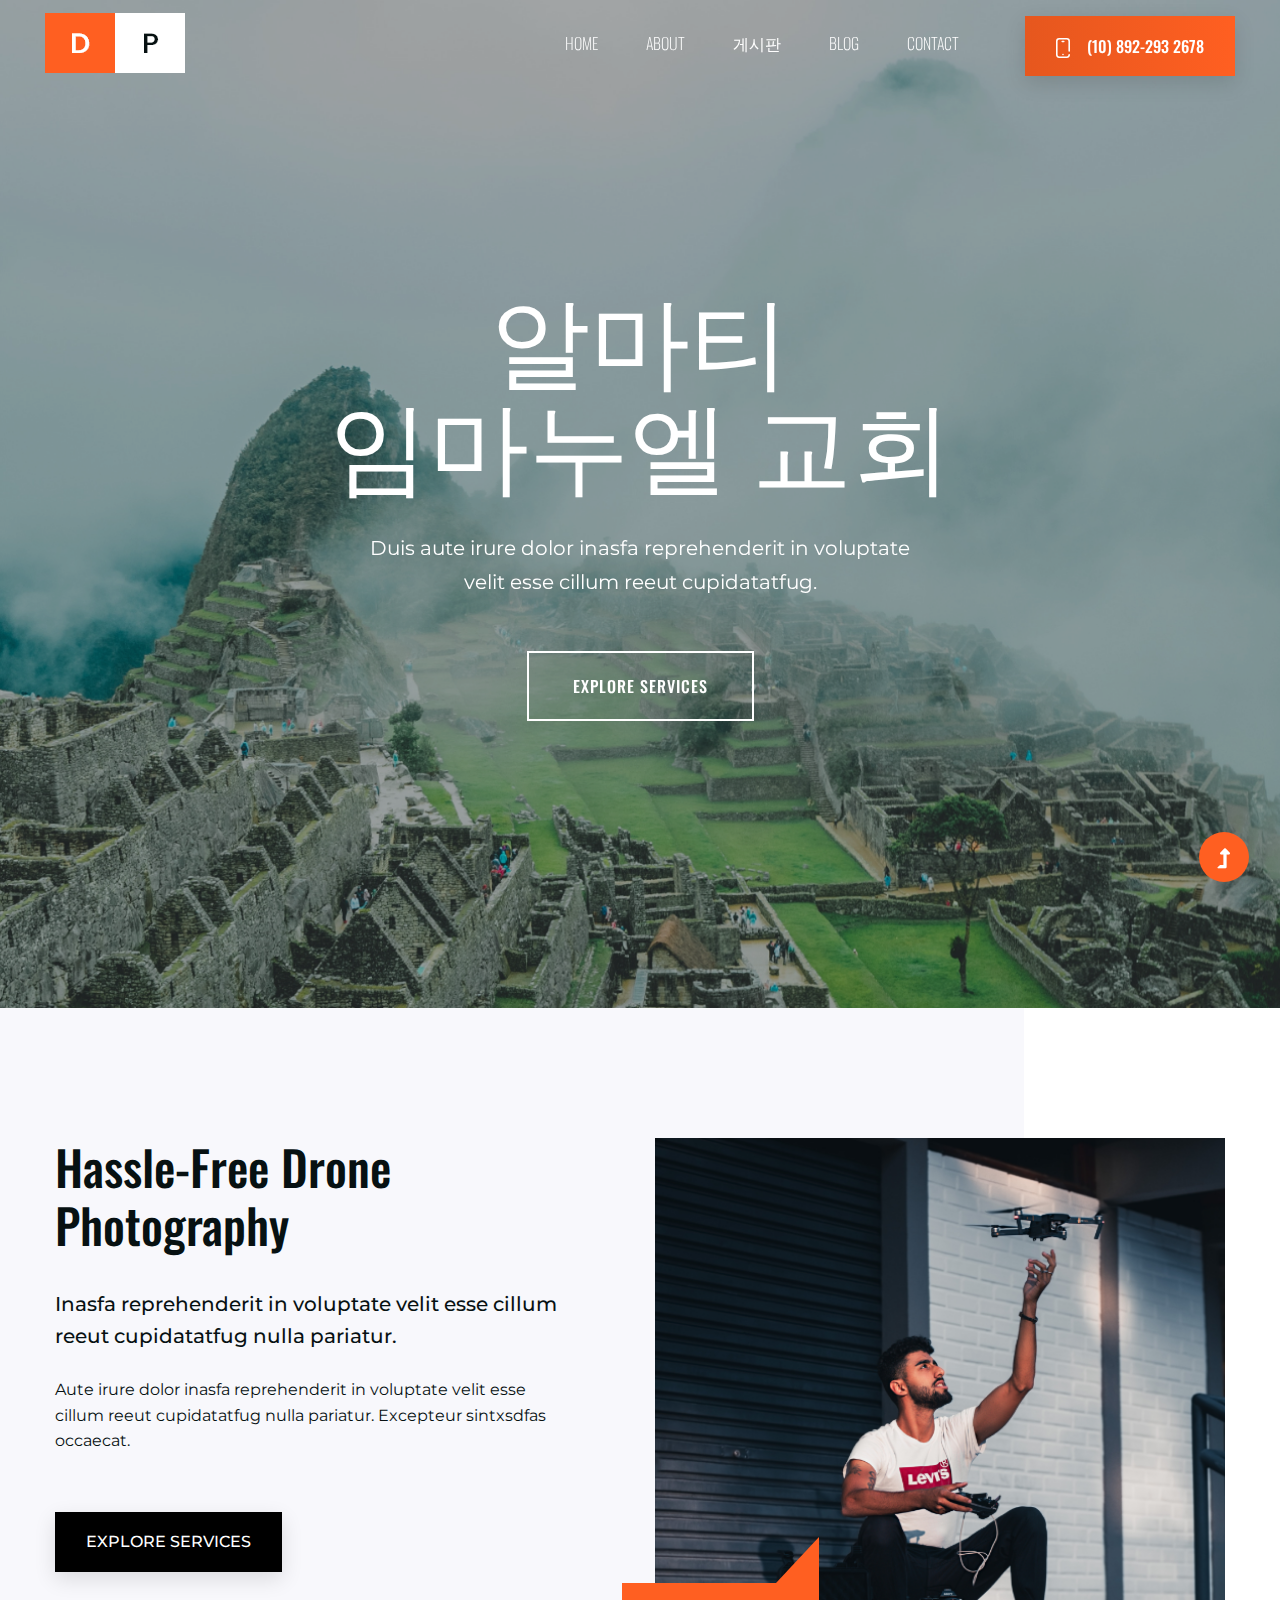
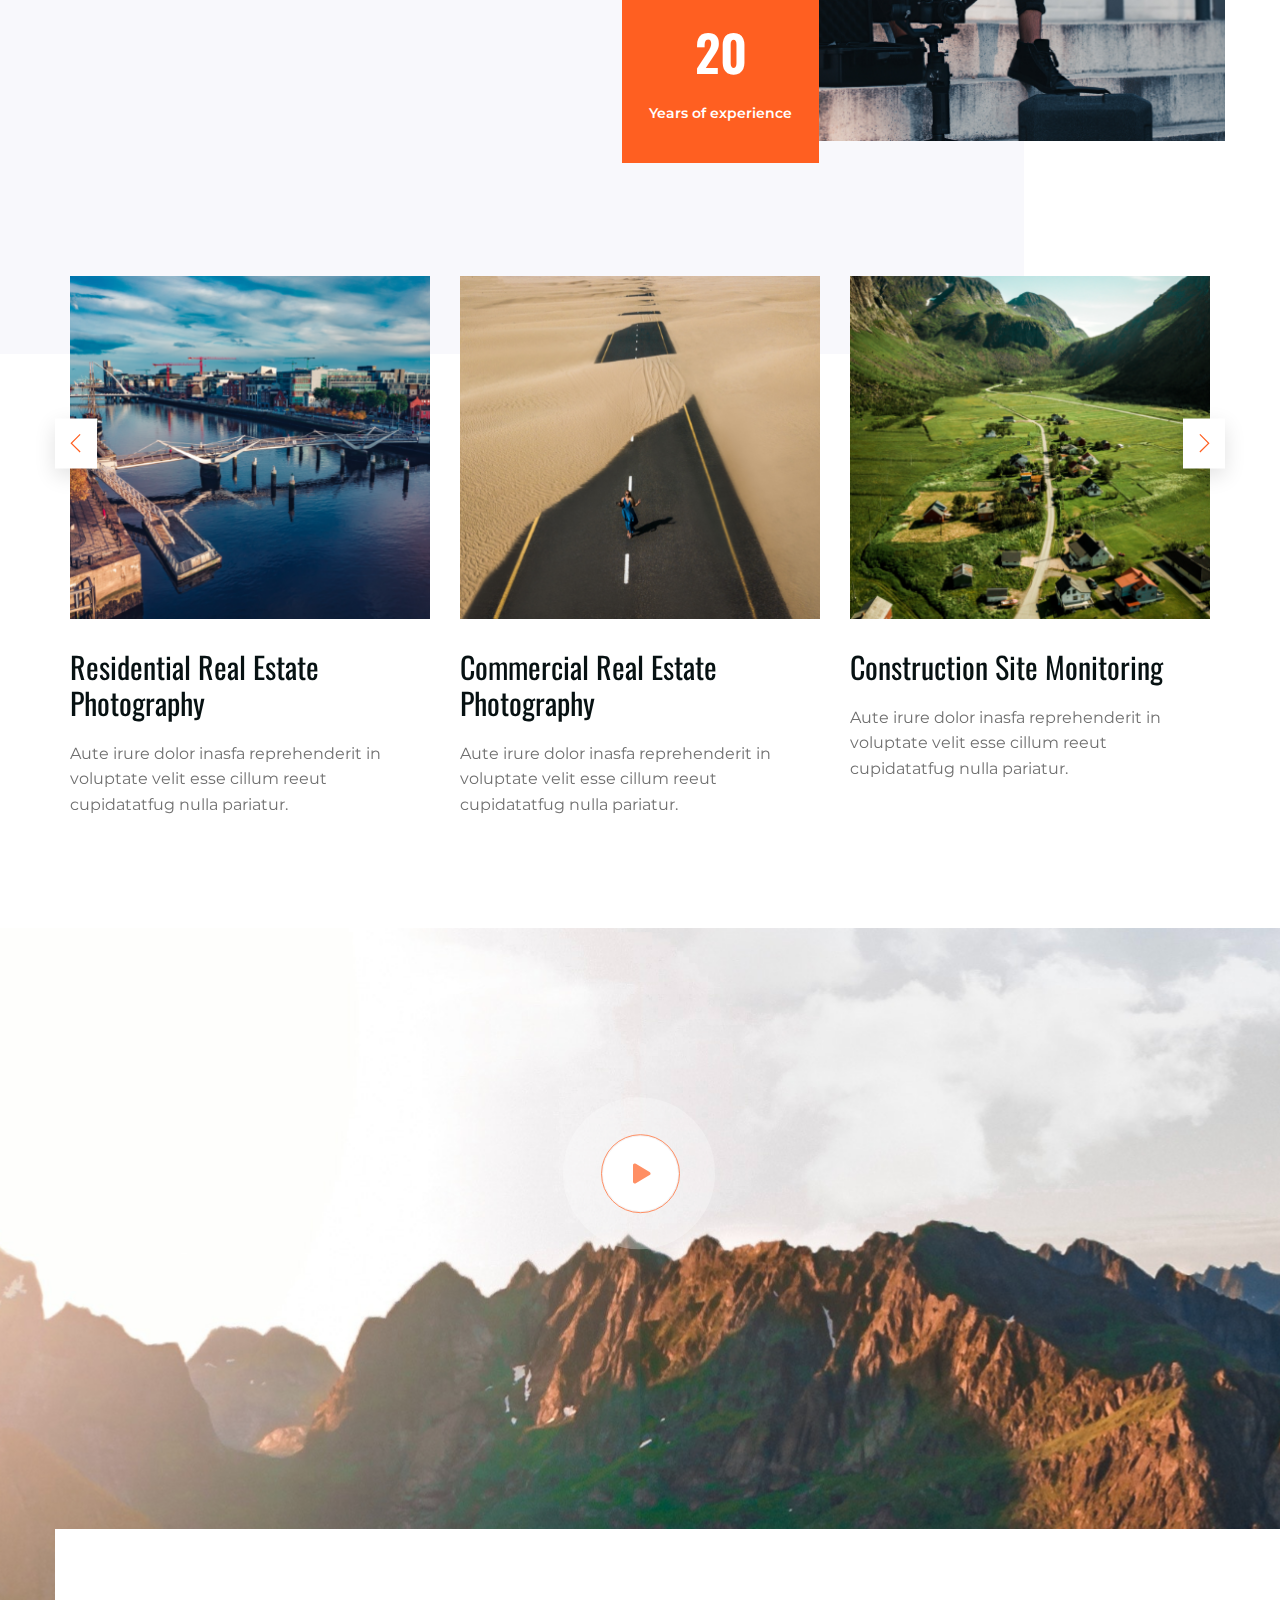
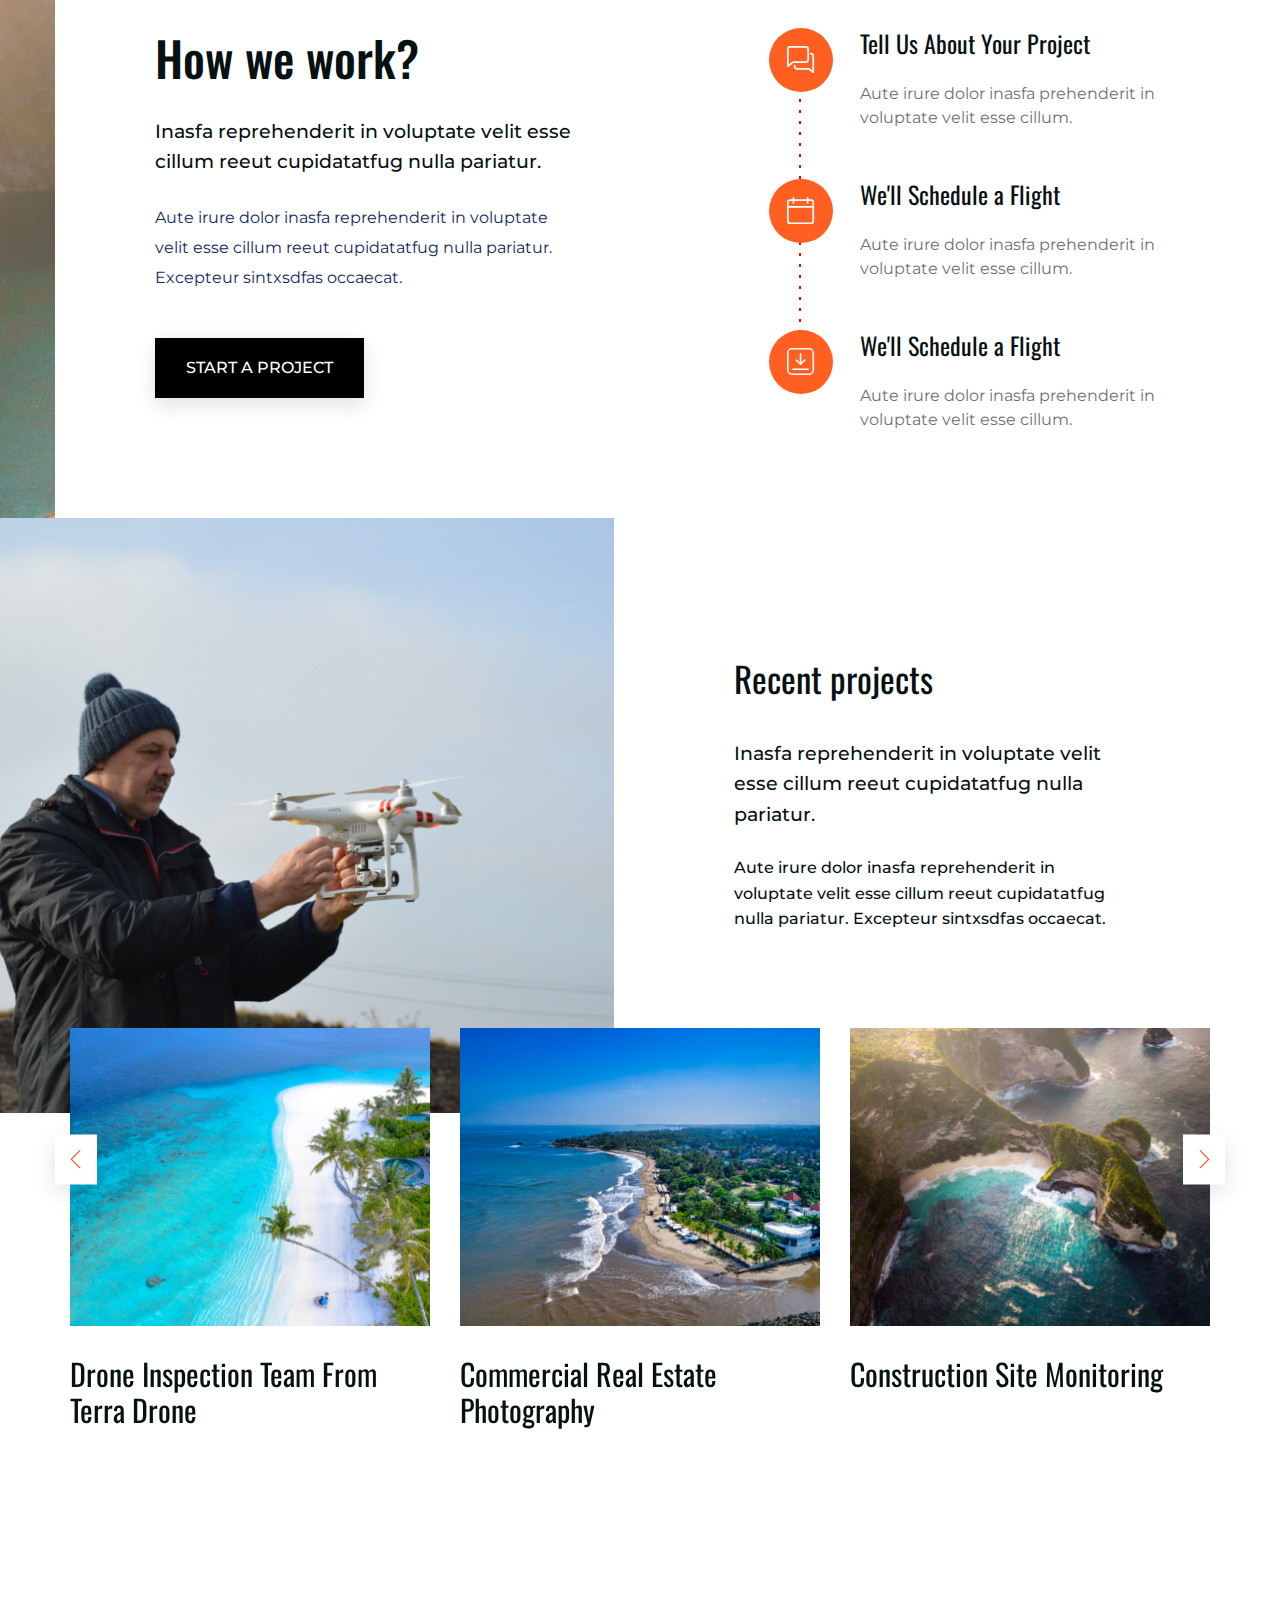
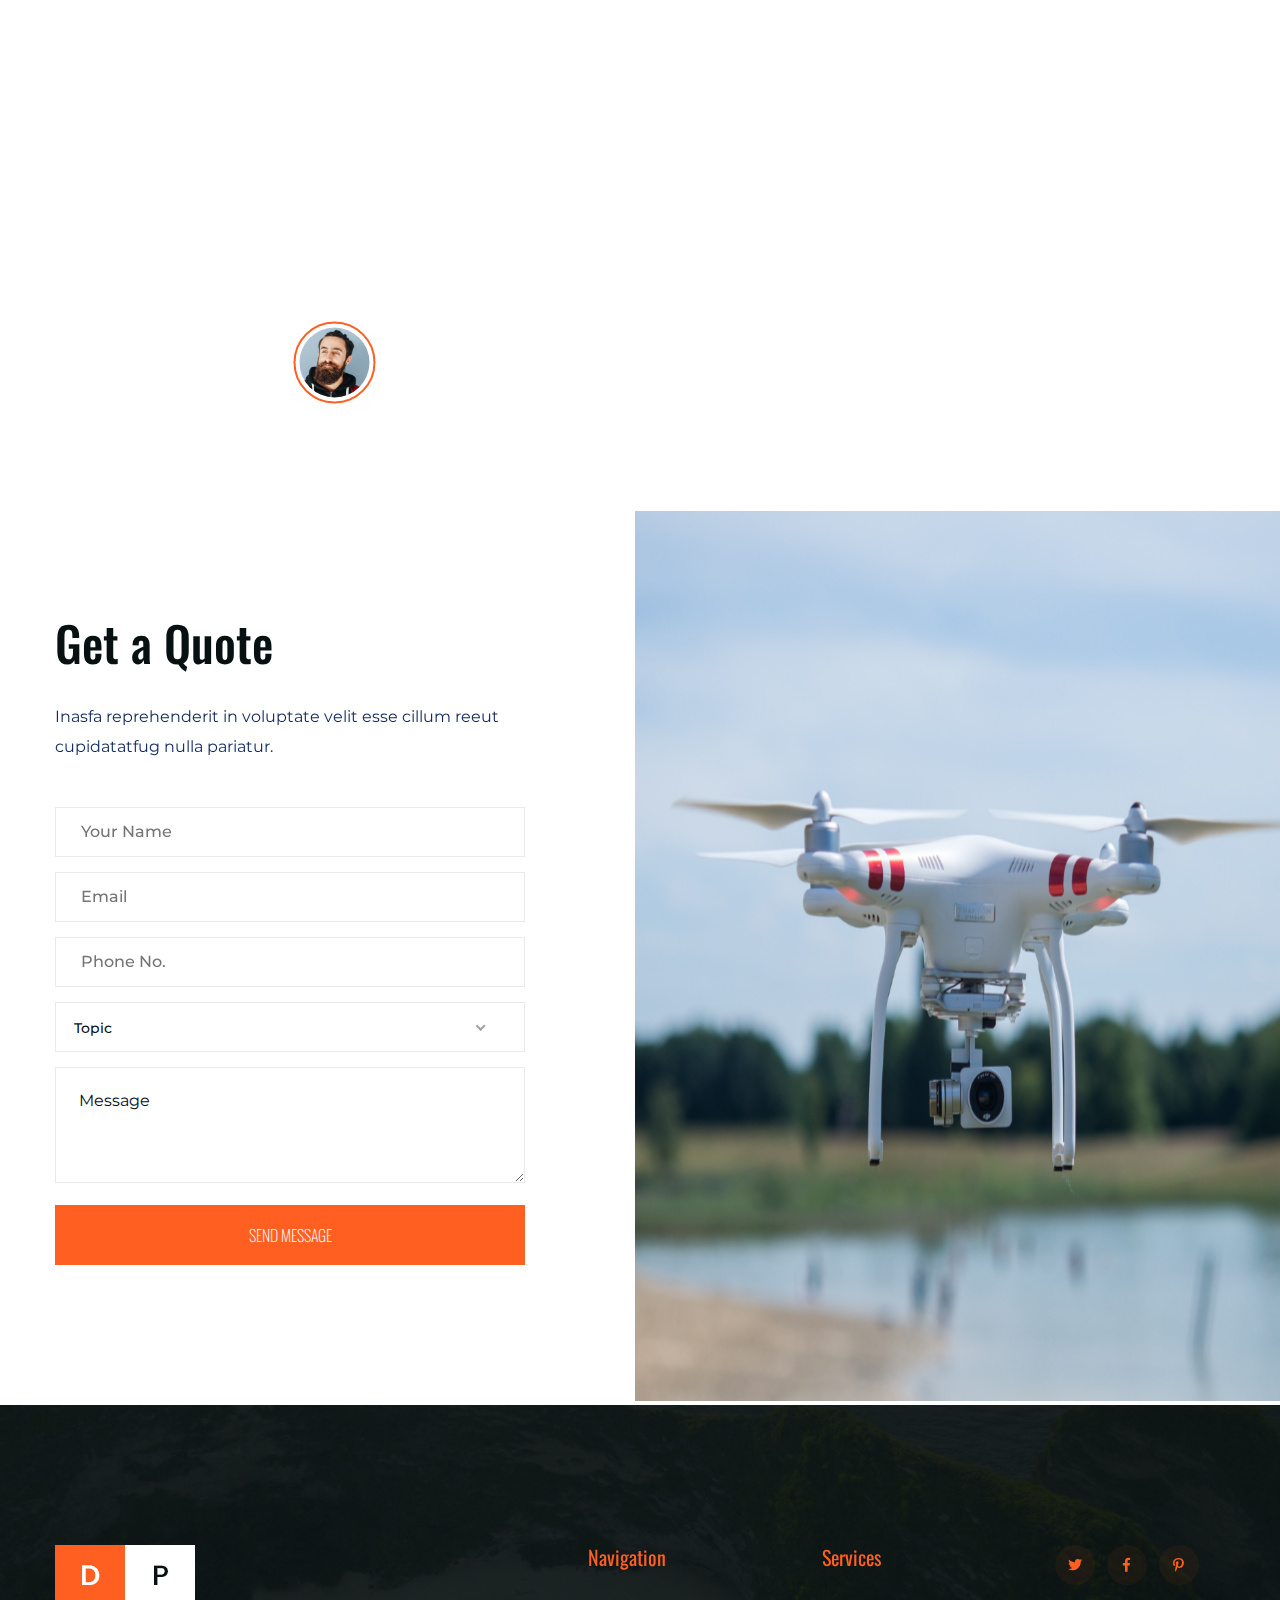
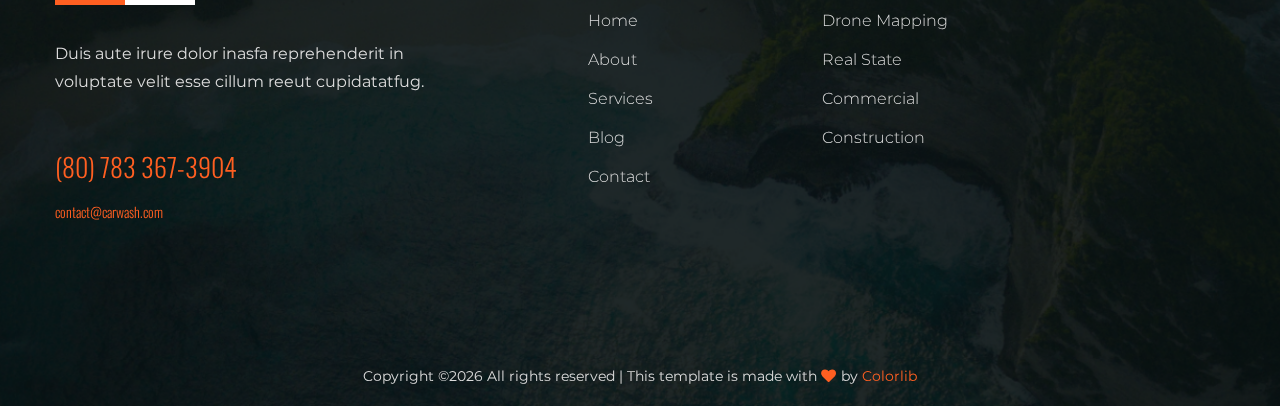
==== commit 7bda64af: "add board list" ====
--- a/src/main/resources/static/index.html
+++ b/src/main/resources/static/index.html
@@ -60,6 +60,7 @@
                                             <ul id="navigation">
                                                 <li><a href="index.html">Home</a></li>
                                                 <li><a href="about.html">About</a></li>
+                                                <li><a href="/board/list">게시판</a></li>
                                                 <li><a href="#">Blog</a>
                                                     <ul class="submenu">
                                                         <li><a href="blog.html">Blog</a></li>
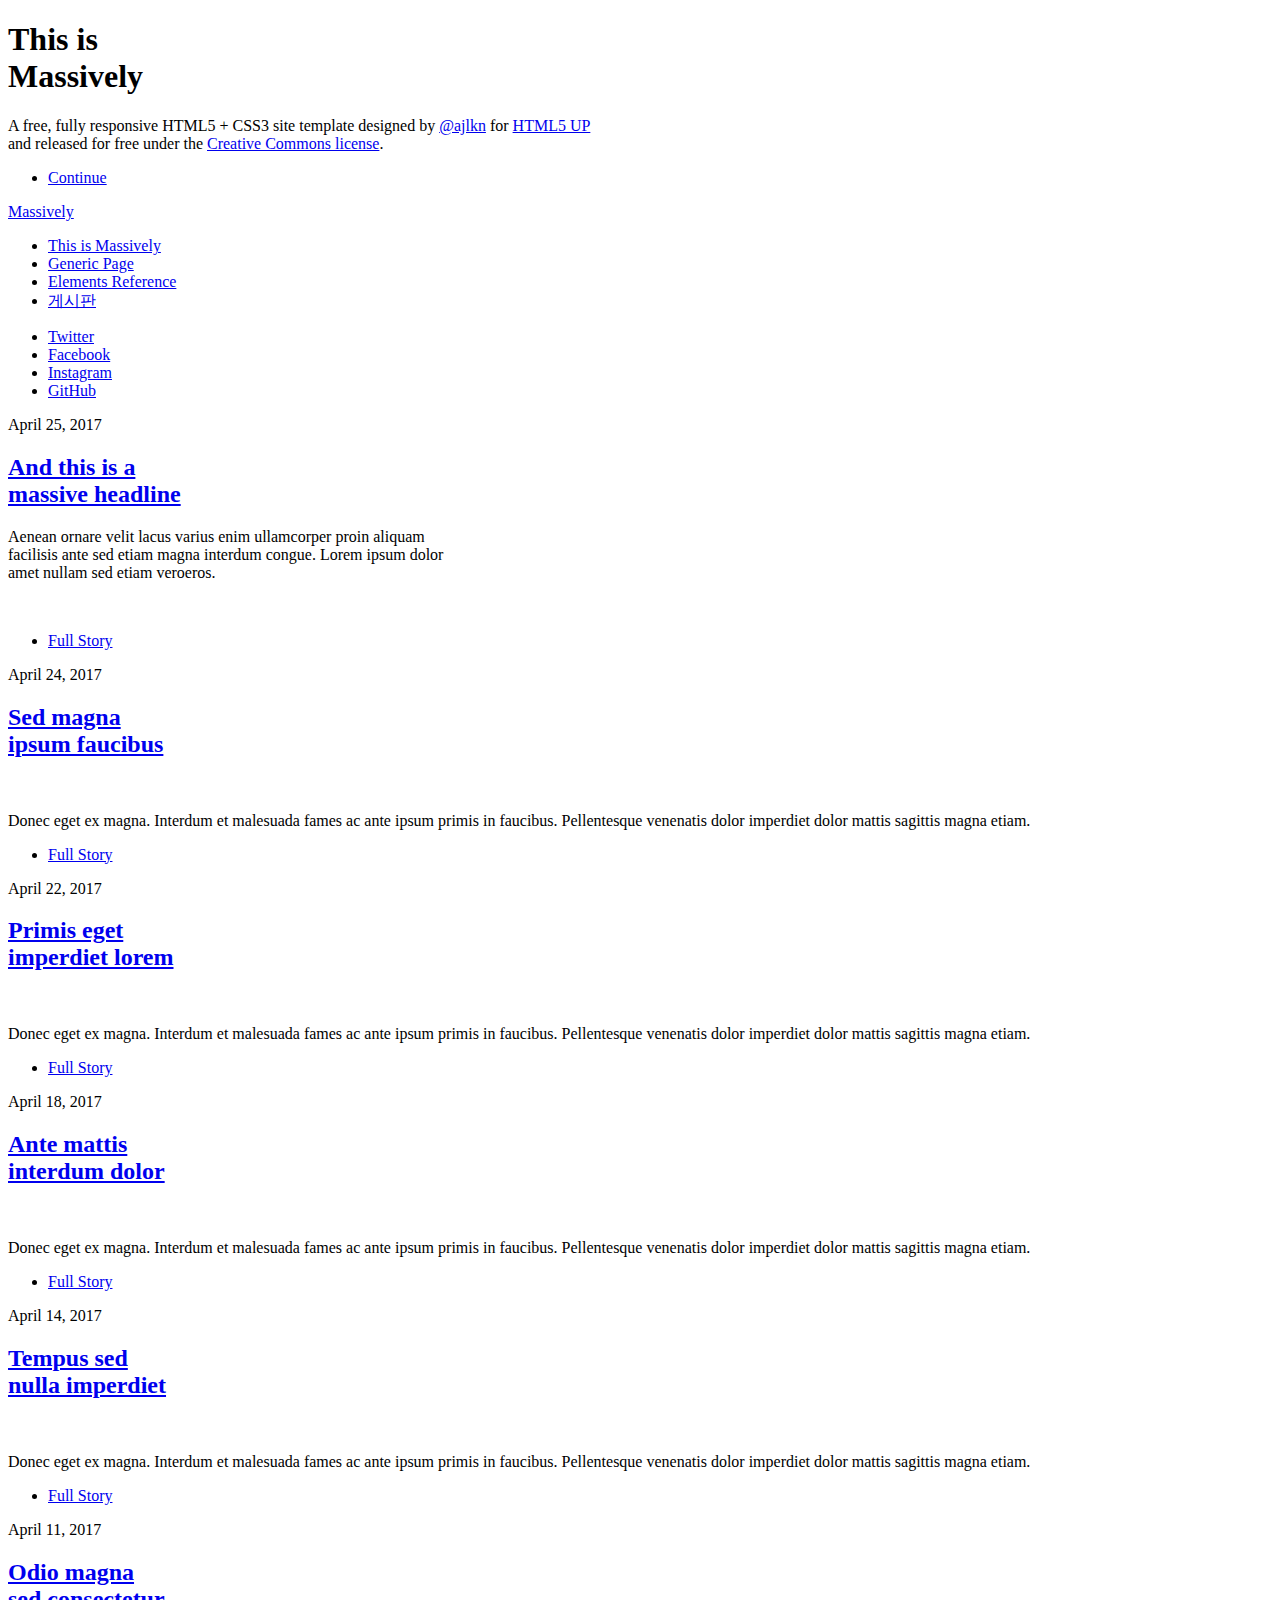
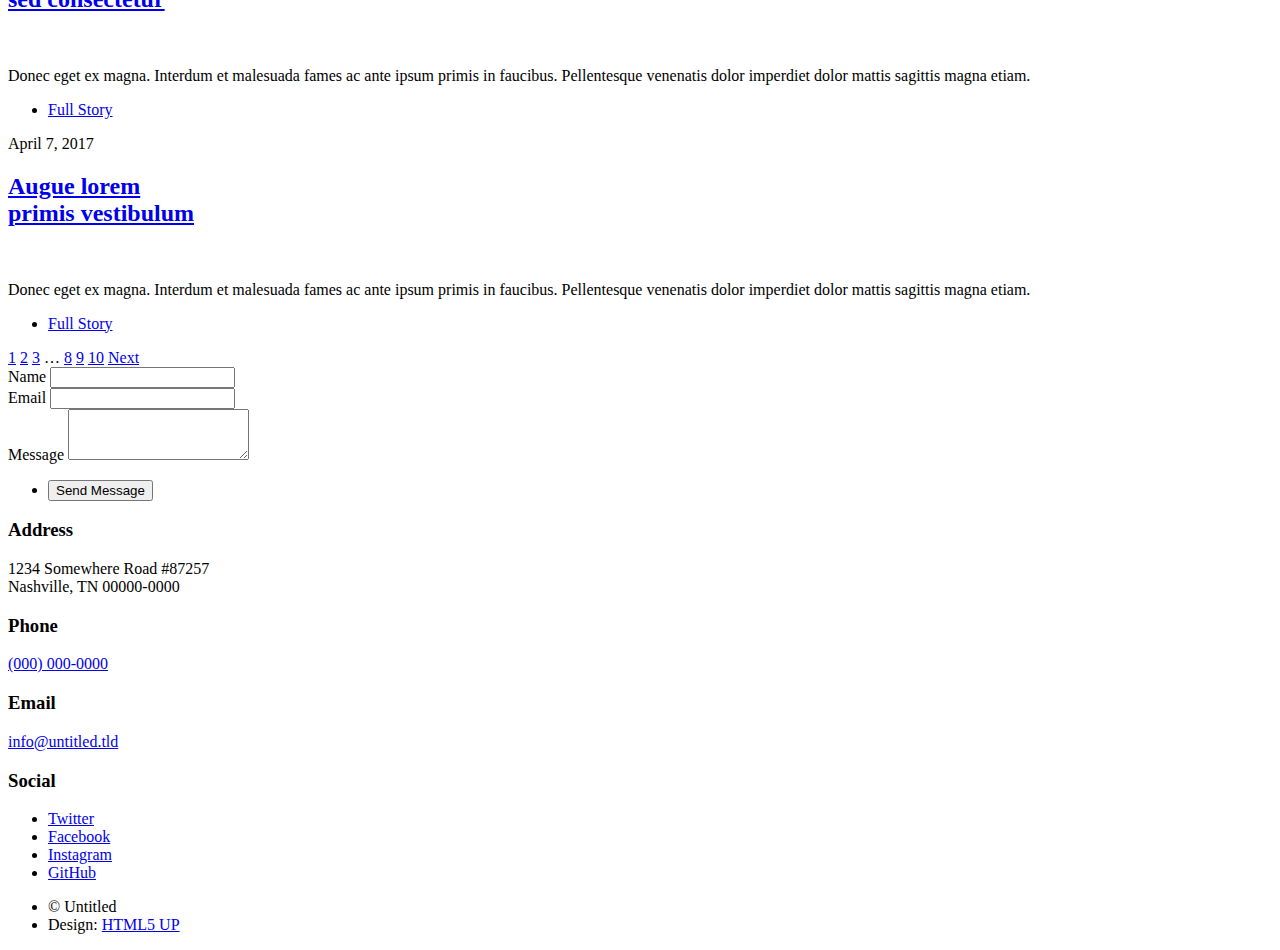
==== commit b38cdb0b: "change template" ====
--- a/src/main/resources/static/index.html
+++ b/src/main/resources/static/index.html
@@ -1,564 +1,230 @@
-<!doctype html>
-<html class="no-js" lang="zxx">
-<head>
-    <meta charset="utf-8">
-    <meta http-equiv="x-ua-compatible" content="ie=edge">
-    <title>Drone Photography</title>
-    <meta name="description" content="">
-    <meta name="viewport" content="width=device-width, initial-scale=1">
-    <link rel="manifest" href="site.webmanifest">
-    <link rel="shortcut icon" type="image/x-icon" href="img/favicon.ico">
-
-    <!-- CSS here -->
-    <link rel="stylesheet" href="css/bootstrap.min.css">
-    <link rel="stylesheet" href="css/owl.carousel.min.css">
-    <link rel="stylesheet" href="css/slicknav.css">
-    <link rel="stylesheet" href="css/flaticon.css">
-    <link rel="stylesheet" href="css/progressbar_barfiller.css">
-    <link rel="stylesheet" href="css/gijgo.css">
-    <link rel="stylesheet" href="css/animate.min.css">
-    <link rel="stylesheet" href="css/animated-headline.css">
-    <link rel="stylesheet" href="css/magnific-popup.css">
-    <link rel="stylesheet" href="css/fontawesome-all.min.css">
-    <link rel="stylesheet" href="css/themify-icons.css">
-    <link rel="stylesheet" href="css/slick.css">
-    <link rel="stylesheet" href="css/nice-select.css">
-    <link rel="stylesheet" href="css/style.css">
-</head>
-
-<body>
-    <!-- ? Preloader Start -->
-    <div id="preloader-active">
-        <div class="preloader d-flex align-items-center justify-content-center">
-            <div class="preloader-inner position-relative">
-                <div class="preloader-circle"></div>
-                <div class="preloader-img pere-text">
-                    <img src="img/logo/loder.png" alt="">
-                </div>
-            </div>
-        </div>
-    </div>
-    <!-- Preloader Start -->
-    <header>
-        <!-- Header Start -->
-        <div class="header-area header-transparent">
-            <div class="main-header ">
-                <div class="header-bottom  header-sticky">
-                    <div class="container-fluid">
-                        <div class="row align-items-center">
-                            <!-- Logo -->
-                            <div class="col-xl-2 col-lg-2">
-                                <div class="logo">
-                                    <a href="index.html"><img src="img/logo/logo.png" alt=""></a>
-                                </div>
-                            </div>
-                            <div class="col-xl-10 col-lg-10">
-                                <div class="menu-wrapper  d-flex align-items-center justify-content-end">
-                                    <!-- Main-menu -->
-                                    <div class="main-menu d-none d-lg-block">
-                                        <nav>
-                                            <ul id="navigation">
-                                                <li><a href="index.html">Home</a></li>
-                                                <li><a href="about.html">About</a></li>
-                                                <li><a href="/board/list">게시판</a></li>
-                                                <li><a href="#">Blog</a>
-                                                    <ul class="submenu">
-                                                        <li><a href="blog.html">Blog</a></li>
-                                                        <li><a href="blog_details.html">Blog Details</a></li>
-                                                        <li><a href="elements.html">Element</a></li>
-                                                    </ul>
-                                                </li>
-                                                <li><a href="contact.html">Contact</a></li>
-                                                <!-- Header btn -->
-                                                <li>
-                                                    <div class="header-right-btn ml-40">
-                                                        <a href="#" class="btn"><img src="img/icon/smartphone.svg" alt="">(10) 892-293 2678</a>
-                                                    </div>
-                                                </li>
-                                            </ul>
-                                        </nav>
-                                    </div>
-                                </div>
-                            </div> 
-                            <!-- Mobile Menu -->
-                            <div class="col-12">
-                                <div class="mobile_menu d-block d-lg-none"></div>
-                            </div>
-                        </div>
-                    </div>
-                </div>
-            </div>
-        </div>
-        <!-- Header End -->
-    </header>
-    <main>
-        <!--? slider Area Start-->
-        <section class="slider-area ">
-            <div class="slider-active">
-                <!-- Single Slider -->
-                <div class="single-slider slider-bg1 hero-overly slider-height d-flex align-items-center">
-                    <div class="container">
-                        <div class="row justify-content-center">
-                            <div class="col-xl-8 col-lg-9 col-md-12">
-                                <div class="hero__caption text-center">
-                                    <h1 data-animation="bounceIn" data-delay="0.2s">알마티 <br> 임마누엘 교회</h1>
-                                    <p data-animation="fadeInUp" data-delay="0.4s">Duis aute irure dolor inasfa reprehenderit in voluptate 
-                                    velit esse cillum reeut cupidatatfug.</p>
-                                    <a href="#" class="hero-btn" data-animation="fadeInUp" data-delay="0.7s">Explore services</a>
-                                </div>
-                            </div>
-                        </div>
-                    </div>          
-                </div>
-                <!-- Single Slider -->
-                <div class="single-slider slider-bg1 hero-overly slider-height d-flex align-items-center">
-                    <div class="container">
-                        <div class="row justify-content-center">
-                            <div class="col-xl-8 col-lg-9 col-md-12">
-                                <div class="hero__caption text-center">
-                                    <h1 data-animation="bounceIn" data-delay="0.2s">Drone Photography<br> & Videography</h1>
-                                    <p data-animation="fadeInUp" data-delay="0.4s">Duis aute irure dolor inasfa reprehenderit in voluptate 
-                                    velit esse cillum reeut cupidatatfug.</p>
-                                    <a href="#" class="hero-btn" data-animation="fadeInUp" data-delay="0.7s">Explore services</a>
-                                </div>
-                            </div>
-                        </div>
-                    </div>          
-                </div>
-            </div>
-        </section>
-        <!-- slider Area End-->
-        <!--? About 1 Start-->
-        <section class="about-low-area section-padding30">
-            <div class="container">
-                <div class="row justify-content-between">
-                    <div class="col-xl-6 col-lg-6 col-md-10">
-                        <div class="about-caption mb-50">
-                            <!-- Section Tittle -->
-                            <div class="section-tittle mb-35">
-                                <h2>Hassle-Free Drone<br> Photography</h2>
-                            </div>
-                            <p class="about-cap-top">Inasfa reprehenderit in voluptate velit esse 
-                            cillum reeut cupidatatfug nulla pariatur.</p>
-                            <p>Aute irure dolor inasfa reprehenderit in voluptate velit esse 
-                                cillum reeut cupidatatfug nulla pariatur. Excepteur sintxsdfas 
-                            occaecat.</p>
-                            <a href="#" class="btn black-btn">Explore services</a>
-                        </div>
-                    </div>
-                    <div class="offset-xl-0 col-xl-6 offset-lg-0 col-lg-6 col-md-9 offset-md-1 offset-sm-1">
-                        <div class="about-right-cap">
-                            <div class="about-right-img">
-                                <img src="img/gallery/about1.png" alt="">
-                            </div>
-                            <div class="img-cap">
-                                <span>20</span>
-                                <p>Years of experience</p>
-                            </div>
-                        </div>
-                    </div>
-                </div>
-            </div>
-        </section>
-        <!-- About  End-->
-        <!--? services area start -->
-        <section class="services-section pb-padding fix">
-            <div class="container">
-                <div class="custom-row">
-                    <div class="services-active">
-                     <div class="col-lg-4">
-                        <div class="single-cat">
-                            <div class="cat-icon">
-                                <img src="img/gallery/services1.png" alt="">
-                            </div>
-                            <div class="cat-cap">
-                                <h5><a href="services.html">Residential Real Estate Photography</a></h5>
-                                <p>Aute irure dolor inasfa reprehenderit in voluptate velit esse cillum reeut cupidatatfug nulla pariatur.</p>
-                            </div>
-                        </div>
-                    </div>
-                    <div class="col-lg-4">
-                        <div class="single-cat">
-                            <div class="cat-icon">
-                                <img src="img/gallery/services2.png" alt="">
-                            </div>
-                            <div class="cat-cap">
-                                <h5><a href="services.html">Commercial Real Estate Photography</a></h5>
-                                <p>Aute irure dolor inasfa reprehenderit in voluptate velit esse cillum reeut cupidatatfug nulla pariatur.</p>
-                            </div>
-                        </div>
-                    </div>
-                    <div class="col-lg-4">
-                        <div class="single-cat">
-                            <div class="cat-icon">
-                                <img src="img/gallery/services3.png" alt="">
-                            </div>
-                            <div class="cat-cap">
-                                <h5><a href="services.html">Construction Site Monitoring</a></h5>
-                                <p>Aute irure dolor inasfa reprehenderit in voluptate velit esse cillum reeut cupidatatfug nulla pariatur.</p>
-                            </div>
-                        </div>
-                    </div>
-                    <div class="col-lg-4">
-                        <div class="single-cat">
-                            <div class="cat-icon">
-                                <img src="img/gallery/services2.png" alt="">
-                            </div>
-                            <div class="cat-cap">
-                                <h5><a href="services.html">Commercial Real Estate Photography</a></h5>
-                                <p>Aute irure dolor inasfa reprehenderit in voluptate velit esse cillum reeut cupidatatfug nulla pariatur.</p>
-                            </div>
-                        </div>
-                    </div>
-                </div>
-            </div>
-        </div>
-    </section>
-    <!-- Services End -->
-    <!--? video_start -->
-    <div class="video-area section-bg2 d-flex align-items-end fix"  data-background="img/gallery/video-bg.png">
-        <!-- Video icon -->
-        <div class="video-icon" >
-            <a class="popup-video btn-icon" href="https://www.youtube.com/watch?v=up68UAfH0d0"><i class="fas fa-play"></i></a>
-        </div>
-        <div class="container">
-            <div class="video-contents">
-                <div class="row justify-content-between">
-                    <div class="col-xl-5 col-lg-5 col-md-10">
-                        <div class="section-tittle  mb-90">
-                            <h2>How we work?</h2>
-                            <p class="tittle-pera1">Inasfa reprehenderit in voluptate velit esse  cillum reeut cupidatatfug nulla pariatur.</p>
-                            <p>Aute irure dolor inasfa reprehenderit in voluptate velit esse cillum reeut cupidatatfug nulla pariatur. Excepteur sintxsdfas occaecat.</p>
-                            <a href="#" class="btn black-btn">Start a Project</a>
-                        </div>
-                    </div>
-                    <div class="col-xl-5 col-lg-6 col-md-8">
-                        <div class="edu-details">
-                            <!-- single-item -->
-                            <div class="single-items mb-50">
-                                <span>Tell Us About Your Project</span>
-                                <p>Aute irure dolor inasfa prehenderit  in voluptate velit esse cillum.</p>
-                            </div>
-                            <!-- single-item -->
-                            <div class="single-items single-items2 mb-50">
-                                <span>We'll Schedule a Flight</span>
-                                <p>Aute irure dolor inasfa prehenderit in voluptate velit esse cillum.</p>
-                            </div>
-                            <!-- single-item -->
-                            <div class="single-items single-items3 mb-50">
-                                <span>We'll Schedule a Flight</span>
-                                <p>Aute irure dolor inasfa prehenderit in voluptate velit esse cillum.</p>
-                            </div>
-                        </div>
-                    </div>
-                </div>
-            </div>
-        </div>
-    </div>
-    <!-- video_end -->
-    <!--? Visit Our Tailor Start -->
-    <div class="visit-tailor-area fix">
-        <!--Right Contents  -->
-        <div class="tailor-offers"></div>
-        <!-- left Contents -->
-        <div class="tailor-details">
-            <h2>Recent projects</h2>
-            <p>Inasfa reprehenderit in voluptate velit esse 
-            cillum reeut cupidatatfug nulla pariatur.</p>
-            <p class="pera-bottom">Aute irure dolor inasfa reprehenderit in voluptate velit esse cillum reeut cupidatatfug nulla pariatur. Excepteur sintxsdfas occaecat.</p>
-        </div>
-    </div>
-    <!-- Visit Our Tailor End -->
-    <!--? services area start -->
-    <section class="services-section services-section2 pb-padding  fix">
-        <div class="container">
-            <div class="custom-row">
-                <div class="services-active">
-                 <div class="col-lg-4">
-                    <div class="single-cat">
-                        <div class="cat-icon">
-                            <img src="img/gallery/services4.png" alt="">
-                        </div>
-                        <div class="cat-cap">
-                            <h5><a href="services.html">Drone Inspection team from Terra Drone</a></h5>
-                        </div>
-                    </div>
-                </div>
-                <div class="col-lg-4">
-                    <div class="single-cat">
-                        <div class="cat-icon">
-                            <img src="img/gallery/services5.png" alt="">
-                        </div>
-                        <div class="cat-cap">
-                            <h5><a href="services.html">Commercial Real Estate Photography</a></h5>
-                        </div>
-                    </div>
-                </div>
-                <div class="col-lg-4">
-                    <div class="single-cat">
-                        <div class="cat-icon">
-                            <img src="img/gallery/services6.png" alt="">
-                        </div>
-                        <div class="cat-cap">
-                            <h5><a href="services.html">Construction Site Monitoring</a></h5>
-                        </div>
-                    </div>
-                </div>
-                <div class="col-lg-4">
-                    <div class="single-cat">
-                        <div class="cat-icon">
-                            <img src="img/gallery/services5.png" alt="">
-                        </div>
-                        <div class="cat-cap">
-                            <h5><a href="services.html">Commercial Real Estate Photography</a></h5>
-                        </div>
-                    </div>
-                </div>
-            </div>
-        </div>
-    </div>
-</section>
-<!-- Services End -->
-<!--? Testimonial Area Start -->
-<section class="testimonial-area testimonial-padding fix section-bg" data-background="img/gallery/section_bg03.png">
-    <div class="container">
-        <div class="row align-items-center justify-content-center">
-            <div class=" col-lg-9">
-                <div class="about-caption">
-                    <!-- Testimonial Start -->
-                    <div class="h1-testimonial-active dot-style">
-                        <!-- Single Testimonial -->
-                        <div class="single-testimonial position-relative">
-                            <div class="testimonial-caption">
-                                <img src="img/icon/quotes-sign.png" alt="" class="quotes-sign">
-                                <p>"The automated process starts as soon as your clothe go into the machine. This site outcome is gleaming clothe. Placeholder text commonly used. In publishing and graphic.</p>
-                            </div>
-                            <!-- founder -->
-                            <div class="testimonial-founder d-flex align-items-center">
-                                <div class="founder-img">
-                                    <img src="img/icon/testimonial.png" alt="">
-                                </div>
-                                <div class="founder-text">
-                                    <span>Robart Brown</span>
-                                    <p>Creative designer at Colorlib</p>
-                                </div>
-                            </div>
-                        </div>
-                        <!-- Single Testimonial -->
-                        <div class="single-testimonial position-relative">
-                            <div class="testimonial-caption">
-                                <img src="img/icon/quotes-sign.png" alt="" class="quotes-sign">
-                                <p>"The automated process starts as soon as your clothe go into the machine. This site outcome is gleaming clothe. Placeholder text commonly used. In publishing and graphic.</p>
-                            </div>
-                            <!-- founder -->
-                            <div class="testimonial-founder d-flex align-items-center">
-                                <div class="founder-img">
-                                    <img src="img/icon/testimonial.png" alt="">
-                                </div>
-                                <div class="founder-text">
-                                    <span>Robart Brown</span>
-                                    <p>Creative designer at Colorlib</p>
-                                </div>
-                            </div>
-                        </div>
-                    </div>
-                    <!-- Testimonial End -->
-                </div>
-            </div>
-        </div>
-    </div>
-</section>
-<!--? Testimonial Area End -->
-<div class="contact-form">
-    <div class="container">
-        <div class="row">
-            <div class="col-lg-5">
-                <div class="form-wrapper">
-                    <div class="row ">
-                        <div class="col-xl-12 col-lg-11 col-md-8 col-lg-7 col-sm-9">
-                            <div class="section-tittle mb-30">
-                                <h2>Get a Quote</h2>
-                                <p>Inasfa reprehenderit in voluptate velit esse cillum reeut cupidatatfug nulla pariatur.</p>
-                            </div>
-                        </div>
-                    </div>
-                    <form id="contact-form" action="#" method="POST">
-                        <div class="row">
-                            <div class="col-lg-12 col-md-6">
-                                <div class="form-box user-icon mb-15">
-                                    <input type="text" name="name" placeholder="Your Name">
-                                </div>
-                            </div>
-                            <div class="col-lg-12 col-md-6">
-                                <div class="form-box email-icon mb-15">
-                                    <input type="text" name="email" placeholder="Email">
-                                </div>
-                            </div>
-                            <div class="col-lg-12 col-md-6">
-                                <div class="form-box email-icon mb-15">
-                                    <input type="text" name="email" placeholder="Phone no.">
-                                </div>
-                            </div>
-                            <div class="col-lg-12 col-md-6 mb-15">
-                                <div class="select-itms">
-                                    <select name="select" id="select2">
-                                        <option value="">Topic</option>
-                                        <option value="">Topic one</option>
-                                        <option value="">Topic Two</option>
-                                        <option value="">Topic Three</option>
-                                    </select>
-                                </div>
-                            </div>
-                            <div class="col-lg-12">
-                                <div class="form-box message-icon mb-15">
-                                    <textarea name="message" id="message" placeholder="Message"></textarea>
-                                </div>
-                                <div class="submit-info">
-                                    <button class="submit-btn2" type="submit">Send Message</button>
-                                </div>
-                            </div>
-                        </div>
-                    </form> 
-                </div>
-            </div>
-        </div>
-    </div>
-    <div class="contact-img">
-        <img src="img/gallery/contact-img.png" alt="">
-    </div>
-</div>
-</main>
-<footer>
-    <div class="footer-wrapper section-bg2"  data-background="img/gallery/footer-bg.png">
-        <!-- Footer Start-->
-        <div class="footer-area footer-padding">
-            <div class="container">
-                <div class="row justify-content-between">
-                    <div class="col-xl-4 col-lg-4 col-md-5 col-sm-7">
-                        <div class="single-footer-caption mb-50">
-                            <div class="single-footer-caption mb-30">
-                                <!-- logo -->
-                                <div class="footer-logo mb-35">
-                                    <a href="index.html"><img src="img/logo/logo2_footer.png" alt=""></a>
-                                </div>
-                                <div class="footer-tittle">
-                                    <div class="footer-pera">
-                                        <p>Duis aute irure dolor inasfa reprehenderit in voluptate velit esse cillum reeut cupidatatfug.</p>
-                                    </div>
-                                    <ul class="mb-40">
-                                        <li class="number"><a href="#">(80) 783 367-3904</a></li>
-                                        <li class="number2"><a href="#">contact@carwash.com</a></li>
-                                    </ul>
-                                </div>
-                            </div>
-                        </div>
-                    </div>
-                    <div class="offset-xl-1 col-xl-2 col-lg-2 col-md-4 col-sm-6">
-                        <div class="single-footer-caption mb-50">
-                            <div class="footer-tittle">
-                                <h4>Navigation</h4>
-                                <ul>
-                                    <li><a href="#">Home</a></li>
-                                    <li><a href="#">About</a></li>
-                                    <li><a href="#">Services</a></li>
-                                    <li><a href="#">Blog</a></li>
-                                    <li><a href="#">Contact</a></li>
-                                </ul>
-                            </div>
-                        </div>
-                    </div>
-                    <div class="col-xl-2 col-lg-2 col-md-4 col-sm-6">
-                        <div class="single-footer-caption mb-50">
-                            <div class="footer-tittle">
-                                <h4>Services</h4>
-                                <ul>
-                                    <li><a href="#">Drone Mapping</a></li>
-                                    <li><a href="#"> Real State</a></li>
-                                    <li><a href="#">Commercial</a></li>
-                                    <li><a href="#">Construction</a></li>
-                                </ul>
-                            </div>
-                        </div>
-                    </div>
-                    <div class="col-xl-2 col-lg-3 col-md-4 col-sm-6">
-                        <div class="single-footer-caption mb-50">
-                            <!-- social -->
-                            <div class="footer-social">
-                                <a href="#"><i class="fab fa-twitter"></i></a>
-                                <a href="https://bit.ly/sai4ull"><i class="fab fa-facebook-f"></i></a>
-                                <a href="#"><i class="fab fa-pinterest-p"></i></a>
-                            </div>
-                        </div>
-                    </div>
-                </div>
-            </div>
-        </div>
-        <!-- footer-bottom area -->
-        <div class="footer-bottom-area">
-            <div class="container">
-                <div class="footer-border">
-                    <div class="row">
-                        <div class="col-xl-12 ">
-                            <div class="footer-copy-right text-center">
-                                <p><!-- Link back to Colorlib can't be removed. Template is licensed under CC BY 3.0. -->
-                                  Copyright &copy;<script>document.write(new Date().getFullYear());</script> All rights reserved | This template is made with <i class="fa fa-heart" aria-hidden="true"></i> by <a href="https://colorlib.com" target="_blank">Colorlib</a>
-                                  <!-- Link back to Colorlib can't be removed. Template is licensed under CC BY 3.0. --></p>
-                              </div>
-                          </div>
-                      </div>
-                  </div>
-              </div>
-          </div>
-          <!-- Footer End-->
-      </div>
-  </footer>
-  <!-- Scroll Up -->
-  <div id="back-top" >
-    <a title="Go to Top" href="#"> <i class="fas fa-level-up-alt"></i></a>
-</div>
-
-<!-- JS here -->
-
-<script src="./js/vendor/modernizr-3.5.0.min.js"></script>
-<!-- Jquery, Popper, Bootstrap -->
-<script src="./js/vendor/jquery-1.12.4.min.js"></script>
-<script src="./js/popper.min.js"></script>
-<script src="./js/bootstrap.min.js"></script>
-<!-- Jquery Mobile Menu -->
-<script src="./js/jquery.slicknav.min.js"></script>
-
-<!-- Jquery Slick , Owl-Carousel Plugins -->
-<script src="./js/owl.carousel.min.js"></script>
-<script src="./js/slick.min.js"></script>
-<!-- One Page, Animated-HeadLin -->
-<script src="./js/wow.min.js"></script>
-<script src="./js/animated.headline.js"></script>
-<script src="./js/jquery.magnific-popup.js"></script>
-
-<!-- Date Picker -->
-<script src="./js/gijgo.min.js"></script>
-<!-- Nice-select, sticky -->
-<script src="./js/jquery.nice-select.min.js"></script>
-<script src="./js/jquery.sticky.js"></script>
-<!-- Progress -->
-<script src="./js/jquery.barfiller.js"></script>
-
-<!-- counter , waypoint,Hover Direction -->
-<script src="./js/jquery.counterup.min.js"></script>
-<script src="./js/waypoints.min.js"></script>
-<script src="./js/jquery.countdown.min.js"></script>
-<script src="./js/hover-direction-snake.min.js"></script>
-
-<!-- contact js -->
-<script src="./js/contact.js"></script>
-<script src="./js/jquery.form.js"></script>
-<script src="./js/jquery.validate.min.js"></script>
-<script src="./js/mail-script.js"></script>
-<script src="./js/jquery.ajaxchimp.min.js"></script>
-
-<!-- Jquery Plugins, main Jquery -->	
-<script src="./js/plugins.js"></script>
-<script src="./js/main.js"></script>
-
-</body>
+<!DOCTYPE HTML>
+<!--
+	Massively by HTML5 UP
+	html5up.net | @ajlkn
+	Free for personal and commercial use under the CCA 3.0 license (html5up.net/license)
+-->
+<html>
+	<head>
+		<title>Massively by HTML5 UP</title>
+		<meta charset="utf-8" />
+		<meta name="viewport" content="width=device-width, initial-scale=1, user-scalable=no" />
+		<link rel="stylesheet" href="css/main.css" />
+		<noscript><link rel="stylesheet" href="css/noscript.css" /></noscript>
+	</head>
+	<body class="is-preload">
+
+		<!-- Wrapper -->
+			<div id="wrapper" class="fade-in">
+
+				<!-- Intro -->
+					<div id="intro">
+						<h1>This is<br />
+						Massively</h1>
+						<p>A free, fully responsive HTML5 + CSS3 site template designed by <a href="https://twitter.com/ajlkn">@ajlkn</a> for <a href="https://html5up.net">HTML5 UP</a><br />
+						and released for free under the <a href="https://html5up.net/license">Creative Commons license</a>.</p>
+						<ul class="actions">
+							<li><a href="#header" class="button icon solid solo fa-arrow-down scrolly">Continue</a></li>
+						</ul>
+					</div>
+
+				<!-- Header -->
+					<header id="header">
+						<a href="index.html" class="logo">Massively</a>
+					</header>
+
+				<!-- Nav -->
+					<nav id="nav">
+						<ul class="links">
+							<li class="active"><a href="index.html">This is Massively</a></li>
+							<li><a href="generic.html">Generic Page</a></li>
+							<li><a href="elements.html">Elements Reference</a></li>
+							<li><a href="boardlist.html">게시판</a></li>
+						</ul>
+						<ul class="icons">
+							<li><a href="#" class="icon brands fa-twitter"><span class="label">Twitter</span></a></li>
+							<li><a href="#" class="icon brands fa-facebook-f"><span class="label">Facebook</span></a></li>
+							<li><a href="#" class="icon brands fa-instagram"><span class="label">Instagram</span></a></li>
+							<li><a href="#" class="icon brands fa-github"><span class="label">GitHub</span></a></li>
+						</ul>
+					</nav>
+
+				<!-- Main -->
+					<div id="main">
+
+						<!-- Featured Post -->
+							<article class="post featured">
+								<header class="major">
+									<span class="date">April 25, 2017</span>
+									<h2><a href="#">And this is a<br />
+									massive headline</a></h2>
+									<p>Aenean ornare velit lacus varius enim ullamcorper proin aliquam<br />
+									facilisis ante sed etiam magna interdum congue. Lorem ipsum dolor<br />
+									amet nullam sed etiam veroeros.</p>
+								</header>
+								<a href="#" class="image main"><img src="images/pic01.jpg" alt="" /></a>
+								<ul class="actions special">
+									<li><a href="#" class="button large">Full Story</a></li>
+								</ul>
+							</article>
+
+						<!-- Posts -->
+							<section class="posts">
+								<article>
+									<header>
+										<span class="date">April 24, 2017</span>
+										<h2><a href="#">Sed magna<br />
+										ipsum faucibus</a></h2>
+									</header>
+									<a href="#" class="image fit"><img src="images/pic02.jpg" alt="" /></a>
+									<p>Donec eget ex magna. Interdum et malesuada fames ac ante ipsum primis in faucibus. Pellentesque venenatis dolor imperdiet dolor mattis sagittis magna etiam.</p>
+									<ul class="actions special">
+										<li><a href="#" class="button">Full Story</a></li>
+									</ul>
+								</article>
+								<article>
+									<header>
+										<span class="date">April 22, 2017</span>
+										<h2><a href="#">Primis eget<br />
+										imperdiet lorem</a></h2>
+									</header>
+									<a href="#" class="image fit"><img src="images/pic03.jpg" alt="" /></a>
+									<p>Donec eget ex magna. Interdum et malesuada fames ac ante ipsum primis in faucibus. Pellentesque venenatis dolor imperdiet dolor mattis sagittis magna etiam.</p>
+									<ul class="actions special">
+										<li><a href="#" class="button">Full Story</a></li>
+									</ul>
+								</article>
+								<article>
+									<header>
+										<span class="date">April 18, 2017</span>
+										<h2><a href="#">Ante mattis<br />
+										interdum dolor</a></h2>
+									</header>
+									<a href="#" class="image fit"><img src="images/pic04.jpg" alt="" /></a>
+									<p>Donec eget ex magna. Interdum et malesuada fames ac ante ipsum primis in faucibus. Pellentesque venenatis dolor imperdiet dolor mattis sagittis magna etiam.</p>
+									<ul class="actions special">
+										<li><a href="#" class="button">Full Story</a></li>
+									</ul>
+								</article>
+								<article>
+									<header>
+										<span class="date">April 14, 2017</span>
+										<h2><a href="#">Tempus sed<br />
+										nulla imperdiet</a></h2>
+									</header>
+									<a href="#" class="image fit"><img src="images/pic05.jpg" alt="" /></a>
+									<p>Donec eget ex magna. Interdum et malesuada fames ac ante ipsum primis in faucibus. Pellentesque venenatis dolor imperdiet dolor mattis sagittis magna etiam.</p>
+									<ul class="actions special">
+										<li><a href="#" class="button">Full Story</a></li>
+									</ul>
+								</article>
+								<article>
+									<header>
+										<span class="date">April 11, 2017</span>
+										<h2><a href="#">Odio magna<br />
+										sed consectetur</a></h2>
+									</header>
+									<a href="#" class="image fit"><img src="images/pic06.jpg" alt="" /></a>
+									<p>Donec eget ex magna. Interdum et malesuada fames ac ante ipsum primis in faucibus. Pellentesque venenatis dolor imperdiet dolor mattis sagittis magna etiam.</p>
+									<ul class="actions special">
+										<li><a href="#" class="button">Full Story</a></li>
+									</ul>
+								</article>
+								<article>
+									<header>
+										<span class="date">April 7, 2017</span>
+										<h2><a href="#">Augue lorem<br />
+										primis vestibulum</a></h2>
+									</header>
+									<a href="#" class="image fit"><img src="images/pic07.jpg" alt="" /></a>
+									<p>Donec eget ex magna. Interdum et malesuada fames ac ante ipsum primis in faucibus. Pellentesque venenatis dolor imperdiet dolor mattis sagittis magna etiam.</p>
+									<ul class="actions special">
+										<li><a href="#" class="button">Full Story</a></li>
+									</ul>
+								</article>
+							</section>
+
+						<!-- Footer -->
+							<footer>
+								<div class="pagination">
+									<!--<a href="#" class="previous">Prev</a>-->
+									<a href="#" class="page active">1</a>
+									<a href="#" class="page">2</a>
+									<a href="#" class="page">3</a>
+									<span class="extra">&hellip;</span>
+									<a href="#" class="page">8</a>
+									<a href="#" class="page">9</a>
+									<a href="#" class="page">10</a>
+									<a href="#" class="next">Next</a>
+								</div>
+							</footer>
+
+					</div>
+
+				<!-- Footer -->
+					<footer id="footer">
+						<section>
+							<form method="post" action="#">
+								<div class="fields">
+									<div class="field">
+										<label for="name">Name</label>
+										<input type="text" name="name" id="name" />
+									</div>
+									<div class="field">
+										<label for="email">Email</label>
+										<input type="text" name="email" id="email" />
+									</div>
+									<div class="field">
+										<label for="message">Message</label>
+										<textarea name="message" id="message" rows="3"></textarea>
+									</div>
+								</div>
+								<ul class="actions">
+									<li><input type="submit" value="Send Message" /></li>
+								</ul>
+							</form>
+						</section>
+						<section class="split contact">
+							<section class="alt">
+								<h3>Address</h3>
+								<p>1234 Somewhere Road #87257<br />
+								Nashville, TN 00000-0000</p>
+							</section>
+							<section>
+								<h3>Phone</h3>
+								<p><a href="#">(000) 000-0000</a></p>
+							</section>
+							<section>
+								<h3>Email</h3>
+								<p><a href="#">info@untitled.tld</a></p>
+							</section>
+							<section>
+								<h3>Social</h3>
+								<ul class="icons alt">
+									<li><a href="#" class="icon brands alt fa-twitter"><span class="label">Twitter</span></a></li>
+									<li><a href="#" class="icon brands alt fa-facebook-f"><span class="label">Facebook</span></a></li>
+									<li><a href="#" class="icon brands alt fa-instagram"><span class="label">Instagram</span></a></li>
+									<li><a href="#" class="icon brands alt fa-github"><span class="label">GitHub</span></a></li>
+								</ul>
+							</section>
+						</section>
+					</footer>
+
+				<!-- Copyright -->
+					<div id="copyright">
+						<ul><li>&copy; Untitled</li><li>Design: <a href="https://html5up.net">HTML5 UP</a></li></ul>
+					</div>
+
+			</div>
+
+		<!-- Scripts -->
+			<script src="js/jquery.min.js"></script>
+			<script src="js/jquery.scrollex.min.js"></script>
+			<script src="js/jquery.scrolly.min.js"></script>
+			<script src="js/browser.min.js"></script>
+			<script src="js/breakpoints.min.js"></script>
+			<script src="js/util.js"></script>
+			<script src="js/main.js"></script>
+
+	</body>
 </html>